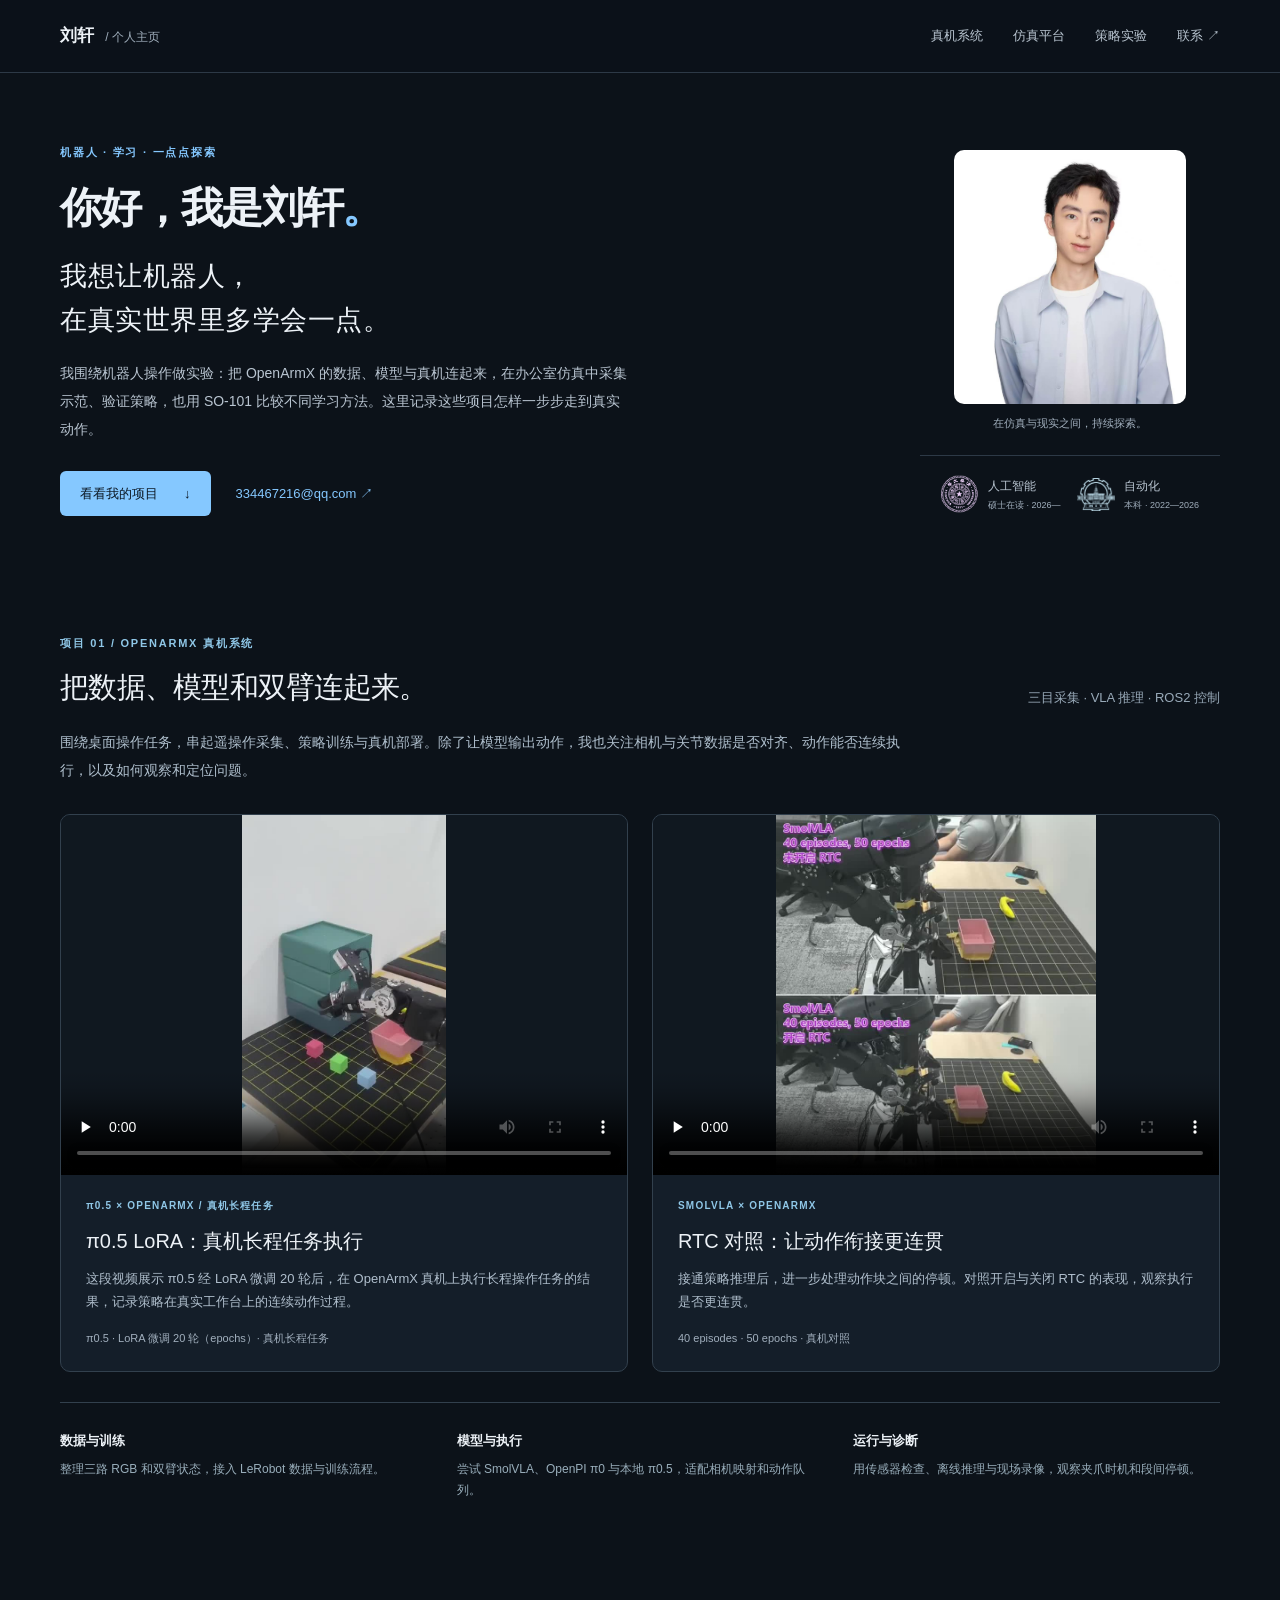
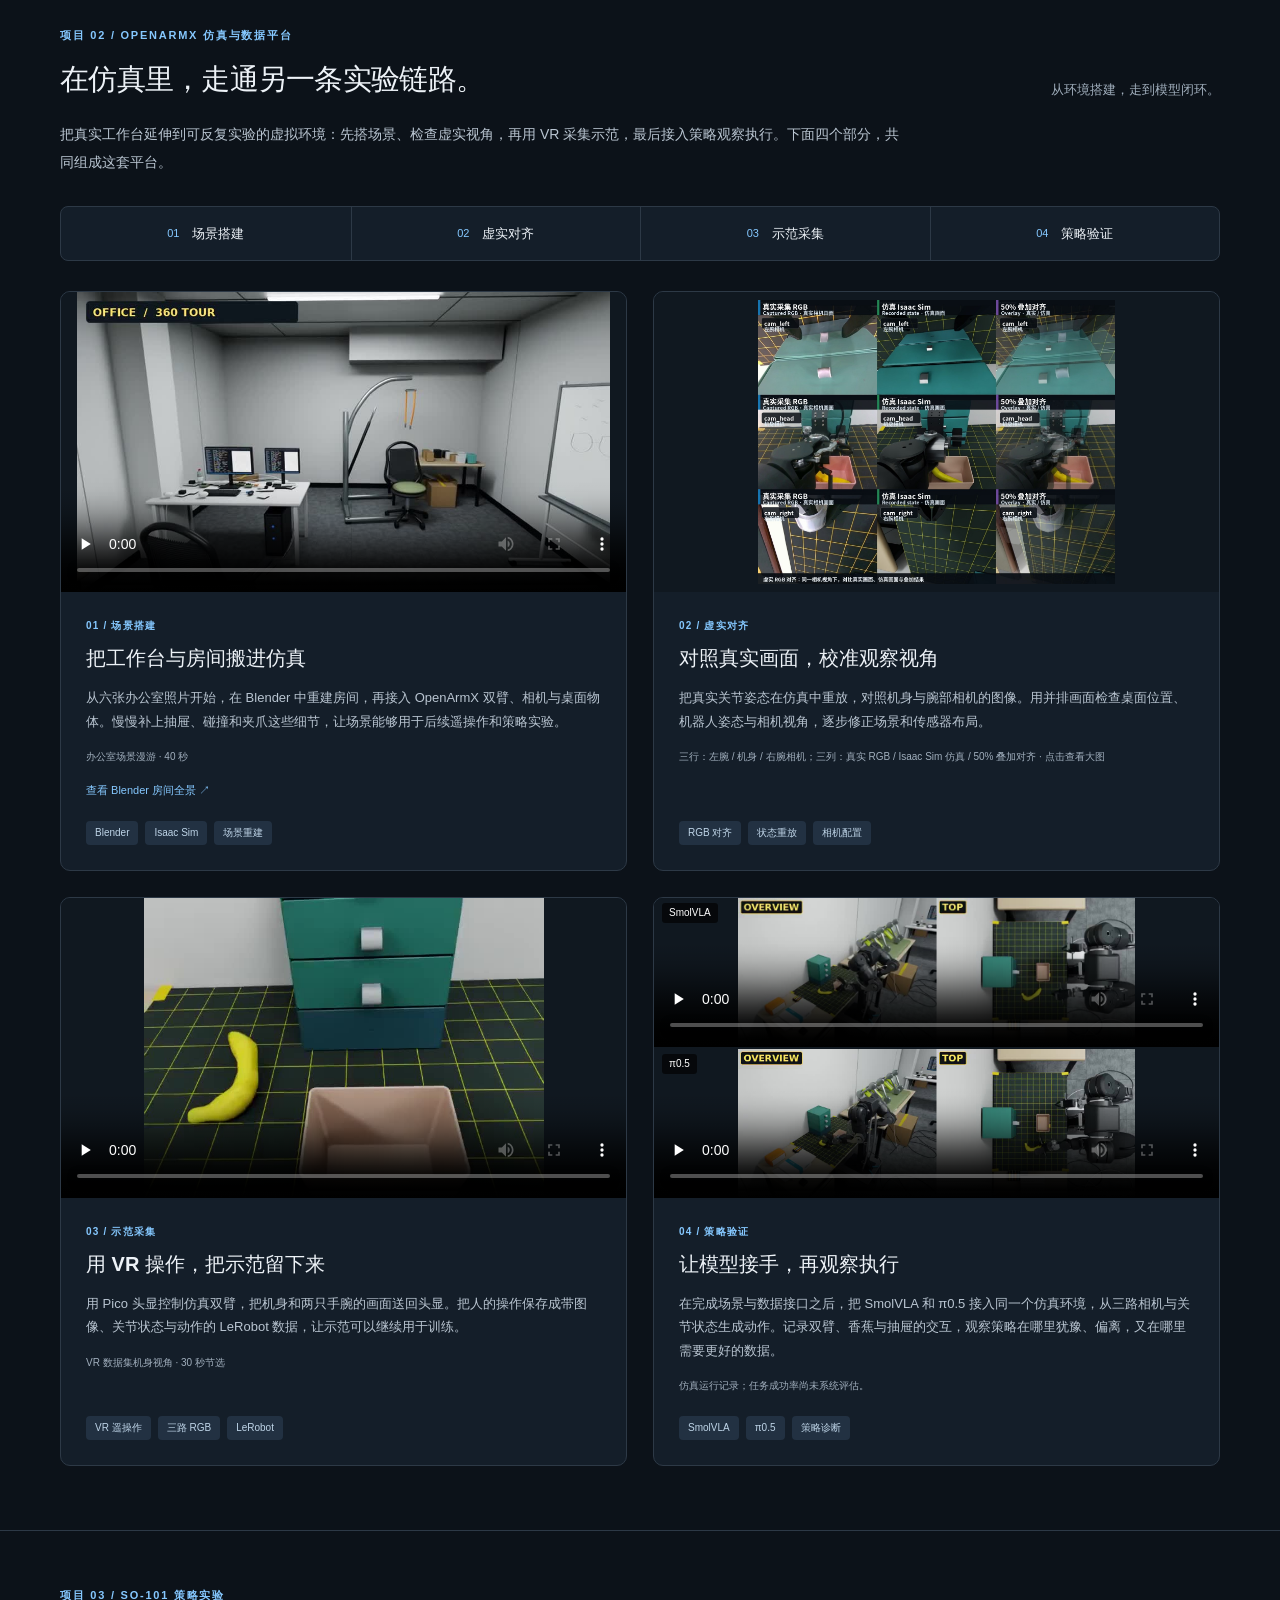
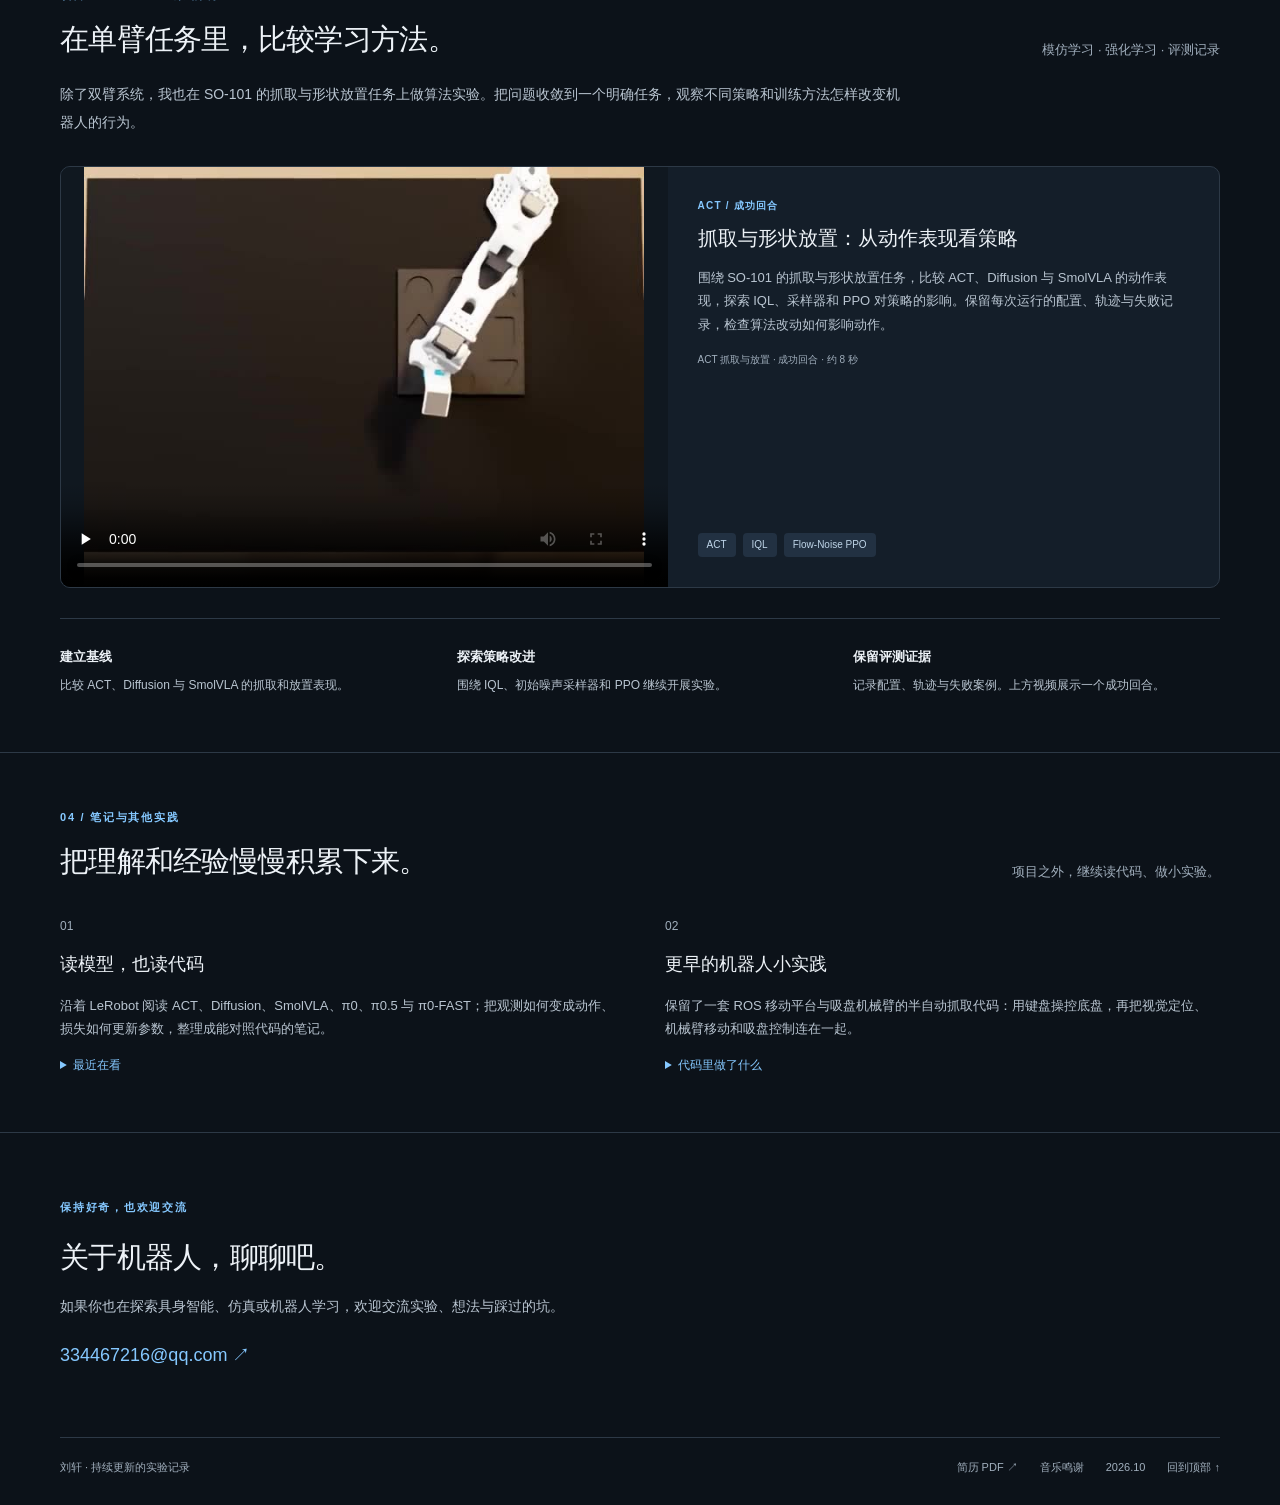
==== index.html @ f37cead0 "刷新虚实对齐图缓存版本" ====
<!doctype html>
<html lang="zh-CN">
<head><meta charset="utf-8"><meta name="viewport" content="width=device-width, initial-scale=1"><meta name="description" content="刘轩的个人主页：记录具身智能、真机实验、VR 遥操作、仿真场景与机器人学习中的探索。"><meta name="theme-color" content="#0c1219"><title>刘轩 · 机器人与我的实验日常</title><link rel="stylesheet" href="styles.css"><script src="main.js" defer></script></head>
<body><a class="skip-link" href="#main">跳转到正文</a>
<header class="site-header"><div class="nav-inner"><a class="brand" href="#about">刘轩<span> / 个人主页</span></a><nav aria-label="主导航"><a href="#field">真机系统</a><a href="#work">仿真平台</a><a href="#so101-project">策略实验</a><a href="mailto:334467216@qq.com">联系 ↗</a></nav></div></header>
<main id="main">
<section class="intro wrap" id="about" aria-labelledby="name"><div class="intro-copy"><p class="eyebrow">机器人 · 学习 · 一点点探索</p><h1 id="name">你好，我是刘轩<span>。</span></h1><p class="intro-lead">我想让机器人，<br>在真实世界里多学会一点。</p><p class="intro-description">我围绕机器人操作做实验：把 OpenArmX 的数据、模型与真机连起来，在办公室仿真中采集示范、验证策略，也用 SO-101 比较不同学习方法。这里记录这些项目怎样一步步走到真实动作。</p><div class="intro-links"><a class="button" href="#field">看看我的项目 <span>↓</span></a><a href="mailto:334467216@qq.com">334467216@qq.com ↗</a></div></div><aside class="about-side"><img class="portrait" src="assets/portrait.jpg" alt="刘轩" width="232" height="254"><p class="photo-note">在仿真与现实之间，持续探索。</p><div class="schools" aria-label="教育背景"><a class="school" href="https://www.tsinghua.edu.cn/" target="_blank" rel="noopener" aria-label="清华大学深圳研究生院，人工智能硕士在读"><img src="assets/schools/tsinghua.png" alt="清华大学校徽" width="48" height="48"><span>人工智能<small>硕士在读 · 2026—</small></span></a><a class="school" href="https://www.hitsz.edu.cn/" target="_blank" rel="noopener" aria-label="哈尔滨工业大学深圳，自动化本科"><img src="assets/schools/hit.png" alt="哈尔滨工业大学校徽" width="48" height="48"><span>自动化<small>本科 · 2022—2026</small></span></a></div></aside></section>
<section class="field" id="field" aria-labelledby="field-title"><div class="wrap"><div class="section-heading"><div><p class="eyebrow">项目 01 / OPENARMX 真机系统</p><h2 id="field-title">把数据、模型和双臂连起来。</h2></div><p>三目采集 · VLA 推理 · ROS2 控制</p></div>
<p class="chapter-intro">围绕桌面操作任务，串起遥操作采集、策略训练与真机部署。除了让模型输出动作，我也关注相机与关节数据是否对齐、动作能否连续执行，以及如何观察和定位问题。</p>
<div class="field-grid"><article class="field-card"><div class="field-video"><video class="" controls playsinline preload="none" poster="assets/posters/real-arm.jpg" aria-label="π0.5 经 LoRA 微调 20 轮后的 OpenArmX 真机长程任务演示"><source src="assets/media/real-arm.mp4?v=licensed-music-20261023" type="video/mp4">你的浏览器暂不支持视频播放。<a href="assets/media/real-arm.mp4?v=licensed-music-20261023">打开视频</a></video></div><div class="field-copy"><p class="kicker">π0.5 × OPENARMX / 真机长程任务</p><h3>π0.5 LoRA：真机长程任务执行</h3><p>这段视频展示 π0.5 经 LoRA 微调 20 轮后，在 OpenArmX 真机上执行长程操作任务的结果，记录策略在真实工作台上的连续动作过程。</p><span class="field-meta">π0.5 · LoRA 微调 20 轮（epochs）· 真机长程任务</span></div></article><article class="field-card"><div class="field-video"><video class="" controls playsinline preload="none" poster="assets/posters/real-rtc.jpg" aria-label="SmolVLA 真机 RTC 开启与关闭对比"><source src="assets/media/real-rtc.mp4?v=licensed-music-20261023" type="video/mp4">你的浏览器暂不支持视频播放。<a href="assets/media/real-rtc.mp4?v=licensed-music-20261023">打开视频</a></video></div><div class="field-copy"><p class="kicker">SMOLVLA × OPENARMX</p><h3>RTC 对照：让动作衔接更连贯</h3><p>接通策略推理后，进一步处理动作块之间的停顿。对照开启与关闭 RTC 的表现，观察执行是否更连贯。</p><span class="field-meta">40 episodes · 50 epochs · 真机对照</span></div></article></div>
<div class="system-notes"><div><span>数据与训练</span><p>整理三路 RGB 和双臂状态，接入 LeRobot 数据与训练流程。</p></div><div><span>模型与执行</span><p>尝试 SmolVLA、OpenPI π0 与本地 π0.5，适配相机映射和动作队列。</p></div><div><span>运行与诊断</span><p>用传感器检查、离线推理与现场录像，观察夹爪时机和段间停顿。</p></div></div></div></section>
<section class="work-section wrap" id="work" aria-labelledby="work-title"><div class="section-heading"><div><p class="eyebrow">项目 02 / OPENARMX 仿真与数据平台</p><h2 id="work-title">在仿真里，走通另一条实验链路。</h2></div><p>从环境搭建，走到模型闭环。</p></div><p class="chapter-intro">把真实工作台延伸到可反复实验的虚拟环境：先搭场景、检查虚实视角，再用 VR 采集示范，最后接入策略观察执行。下面四个部分，共同组成这套平台。</p>
<ol class="project-route" aria-label="仿真项目的工作流程"><li><a href="#office"><span>01</span>场景搭建</a></li><li><a href="#alignment"><span>02</span>虚实对齐</a></li><li><a href="#vr"><span>03</span>示范采集</a></li><li><a href="#policy"><span>04</span>策略验证</a></li></ol>
<div class="work-grid"><article class="work-card" id="office">
 <div class="work-media"><video class="" controls playsinline preload="none" poster="assets/posters/office-tour.jpg" aria-label="办公室仿真场景漫游"><source src="assets/media/office-tour.mp4?v=licensed-music-20261023" type="video/mp4">你的浏览器暂不支持视频播放。<a href="assets/media/office-tour.mp4?v=licensed-music-20261023">打开视频</a></video></div><div class="work-copy"><p class="kicker">01 / 场景搭建</p><h3>把工作台与房间搬进仿真</h3><p>从六张办公室照片开始，在 Blender 中重建房间，再接入 OpenArmX 双臂、相机与桌面物体。慢慢补上抽屉、碰撞和夹爪这些细节，让场景能够用于后续遥操作和策略实验。</p><p class="media-caption">办公室场景漫游 · 40 秒</p><a class="project-detail-link" href="assets/images/reconstruction.jpg" target="_blank" rel="noopener">查看 Blender 房间全景 ↗</a><div class="tags"><span>Blender</span><span>Isaac Sim</span><span>场景重建</span></div></div></article><article class="work-card" id="alignment">
 <div class="work-media"><a href="assets/images/alignment.jpg?v=annotated-20261023" target="_blank" rel="noopener"><img src="assets/images/alignment.jpg?v=annotated-20261023" alt="虚实 RGB 对齐图：三行分别为左腕、机身、右腕相机；三列分别为真实采集 RGB、Isaac Sim 仿真和 50% 叠加对齐" loading="lazy" width="1400" height="1116"></a></div><div class="work-copy"><p class="kicker">02 / 虚实对齐</p><h3>对照真实画面，校准观察视角</h3><p>把真实关节姿态在仿真中重放，对照机身与腕部相机的图像。用并排画面检查桌面位置、机器人姿态与相机视角，逐步修正场景和传感器布局。</p><p class="media-caption">三行：左腕 / 机身 / 右腕相机；三列：真实 RGB / Isaac Sim 仿真 / 50% 叠加对齐 · 点击查看大图</p><div class="tags"><span>RGB 对齐</span><span>状态重放</span><span>相机配置</span></div></div></article><article class="work-card" id="vr">
 <div class="work-media"><video class="" controls playsinline preload="none" poster="assets/posters/vr-data.jpg" aria-label="VR 示范数据的机身相机片段"><source src="assets/media/vr-data.mp4?v=licensed-music-20261023" type="video/mp4">你的浏览器暂不支持视频播放。<a href="assets/media/vr-data.mp4?v=licensed-music-20261023">打开视频</a></video></div><div class="work-copy"><p class="kicker">03 / 示范采集</p><h3>用 VR 操作，把示范留下来</h3><p>用 Pico 头显控制仿真双臂，把机身和两只手腕的画面送回头显。把人的操作保存成带图像、关节状态与动作的 LeRobot 数据，让示范可以继续用于训练。</p><p class="media-caption">VR 数据集机身视角 · 30 秒节选</p><div class="tags"><span>VR 遥操作</span><span>三路 RGB</span><span>LeRobot</span></div></div></article><article class="work-card" id="policy">
 <div class="work-media"><div class="stacked-videos"><figure><video class="" controls playsinline preload="none" poster="assets/posters/smolvla.jpg" aria-label="SmolVLA 仿真运行记录"><source src="assets/media/smolvla.mp4?v=licensed-music-20261023" type="video/mp4">你的浏览器暂不支持视频播放。<a href="assets/media/smolvla.mp4?v=licensed-music-20261023">打开视频</a></video><figcaption>SmolVLA</figcaption></figure><figure><video class="" controls playsinline preload="none" poster="assets/posters/pi05.jpg" aria-label="π0.5 仿真运行短片，约 21 秒"><source src="assets/media/pi05.mp4?v=pi05-short-demo-20261023" type="video/mp4">你的浏览器暂不支持视频播放。<a href="assets/media/pi05.mp4?v=pi05-short-demo-20261023">打开视频</a></video><figcaption>π0.5</figcaption></figure></div></div><div class="work-copy"><p class="kicker">04 / 策略验证</p><h3>让模型接手，再观察执行</h3><p>在完成场景与数据接口之后，把 SmolVLA 和 π0.5 接入同一个仿真环境，从三路相机与关节状态生成动作。记录双臂、香蕉与抽屉的交互，观察策略在哪里犹豫、偏离，又在哪里需要更好的数据。</p><p class="media-caption">仿真运行记录；任务成功率尚未系统评估。</p><div class="tags"><span>SmolVLA</span><span>π0.5</span><span>策略诊断</span></div></div></article></div></section>
<section class="algorithm-section" id="so101-project" aria-labelledby="algorithm-title"><div class="wrap"><div class="section-heading"><div><p class="eyebrow">项目 03 / SO-101 策略实验</p><h2 id="algorithm-title">在单臂任务里，比较学习方法。</h2></div><p>模仿学习 · 强化学习 · 评测记录</p></div><p class="chapter-intro">除了双臂系统，我也在 SO-101 的抓取与形状放置任务上做算法实验。把问题收敛到一个明确任务，观察不同策略和训练方法怎样改变机器人的行为。</p><article class="work-card" id="so101">
 <div class="work-media"><video class="" controls playsinline preload="none" poster="assets/posters/so101-act-success.jpg" aria-label="SO-101 ACT 抓取与放置成功回合"><source src="assets/media/so101-act-success.mp4?v=licensed-music-20261023" type="video/mp4">你的浏览器暂不支持视频播放。<a href="assets/media/so101-act-success.mp4?v=licensed-music-20261023">打开视频</a></video></div><div class="work-copy"><p class="kicker">ACT / 成功回合</p><h3>抓取与形状放置：从动作表现看策略</h3><p>围绕 SO-101 的抓取与形状放置任务，比较 ACT、Diffusion 与 SmolVLA 的动作表现，探索 IQL、采样器和 PPO 对策略的影响。保留每次运行的配置、轨迹与失败记录，检查算法改动如何影响动作。</p><p class="media-caption">ACT 抓取与放置 · 成功回合 · 约 8 秒</p><div class="tags"><span>ACT</span><span>IQL</span><span>Flow-Noise PPO</span></div></div></article><div class="experiment-directions"><div><span>建立基线</span><p>比较 ACT、Diffusion 与 SmolVLA 的抓取和放置表现。</p></div><div><span>探索策略改进</span><p>围绕 IQL、初始噪声采样器和 PPO 继续开展实验。</p></div><div><span>保留评测证据</span><p>记录配置、轨迹与失败案例。上方视频展示一个成功回合。</p></div></div></div></section>
<section class="notes-section" id="notes" aria-labelledby="notes-title"><div class="wrap"><div class="section-heading"><div><p class="eyebrow">04 / 笔记与其他实践</p><h2 id="notes-title">把理解和经验慢慢积累下来。</h2></div><p>项目之外，继续读代码、做小实验。</p></div><div class="notes-grid"><article class="note"><span class="note-index">01</span><h3>读模型，也读代码</h3><p>沿着 LeRobot 阅读 ACT、Diffusion、SmolVLA、π0、π0.5 与 π0-FAST；把观测如何变成动作、损失如何更新参数，整理成能对照代码的笔记。</p><details><summary>最近在看</summary><p>SmolVLA 与 IQL、初始噪声采样器的连接；ReinFlow 与 πRL 的奖励设计；SB3 中动作分布、优势估计与 Actor-Critic 更新的实际调用过程。</p></details></article><article class="note"><span class="note-index">02</span><h3>更早的机器人小实践</h3><p>保留了一套 ROS 移动平台与吸盘机械臂的半自动抓取代码：用键盘操控底盘，再把视觉定位、机械臂移动和吸盘控制连在一起。</p><details><summary>代码里做了什么</summary><p>包括相机图像订阅、图像坐标到机械臂位置的标定映射、抓取与释放指令，以及键盘遥操作。它是继续理解机器人系统的一份小练习。</p></details></article></div></div></section>
<section class="contact-section wrap"><p class="eyebrow">保持好奇，也欢迎交流</p><h2>关于机器人，聊聊吧。</h2><p>如果你也在探索具身智能、仿真或机器人学习，欢迎交流实验、想法与踩过的坑。</p><a href="mailto:334467216@qq.com">334467216@qq.com ↗</a></section>
</main><footer class="wrap"><span>刘轩 · 持续更新的实验记录</span><div><a href="assets/resume.pdf" target="_blank" rel="noopener">简历 PDF ↗</a><a href="music-credits.html">音乐鸣谢</a><span>2026.10</span><a href="#about">回到顶部 ↑</a></div></footer></body></html>
---- styles.css ----
:root{color-scheme:dark;--ink:#edf2f7;--text:#b9c5d1;--blue:#85c8ff;--line:#2d3946;--paper:#0c1219;--muted:#a1afbd}
*{box-sizing:border-box}html{scroll-behavior:smooth;scroll-padding-top:90px}body{margin:0;color:var(--ink);background:var(--paper);font-family:Inter,-apple-system,BlinkMacSystemFont,"Segoe UI","PingFang SC","Microsoft YaHei","Noto Sans CJK SC",sans-serif;font-size:14px;line-height:1.8}h1,h2,h3,p,figure{margin:0}a{color:var(--blue);text-decoration:none}a:hover{text-decoration:underline;text-underline-offset:5px}button{font:inherit;cursor:pointer}a:focus-visible,button:focus-visible,summary:focus-visible{outline:3px solid #72b7ef;outline-offset:5px}img{display:block;max-width:100%}video{display:block;width:100%;background:#101820}section,article{scroll-margin-top:85px}.wrap,.nav-inner{width:min(1160px,calc(100% - 80px));margin-inline:auto}.site-header{position:sticky;top:0;z-index:20;background:rgba(12,18,25,.96);backdrop-filter:blur(16px);border-bottom:1px solid var(--line)}.nav-inner{height:72px;display:flex;align-items:center;justify-content:space-between;gap:25px}.brand{font-weight:650;font-size:17px;color:var(--ink)}.brand span{color:var(--muted);font-size:12px;font-weight:400;margin-left:8px}nav{display:flex;gap:30px}nav a{color:var(--text);font-size:13px}.intro{display:grid;grid-template-columns:minmax(0,1fr) 300px;gap:95px;align-items:center;padding-block:70px 64px}.eyebrow{font-size:11px;font-weight:600;letter-spacing:.16em;color:var(--blue);margin-bottom:18px}h1{font-size:42px;letter-spacing:-.04em;font-weight:600;line-height:1.3}h1 span{color:var(--blue)}.intro-lead{font-size:27px;line-height:1.6;letter-spacing:.02em;margin:20px 0 17px}.intro-description{max-width:570px;color:var(--text);line-height:2}.intro-links{display:flex;align-items:center;gap:25px;margin-top:28px;font-size:13px}.button{display:inline-flex;gap:26px;align-items:center;padding:11px 20px;background:#85c8ff;color:#0c1824;border-radius:6px}.button:hover{background:#b1ddff;text-decoration:none}.about-side{padding-top:4px}.portrait{width:232px;height:254px;object-fit:cover;border-radius:10px;margin-inline:auto;mix-blend-mode:normal}.photo-note{text-align:center;font-size:11px;color:var(--muted);margin:10px 0 22px}.schools{border-top:1px solid var(--line);padding-top:19px;display:flex;gap:17px;justify-content:center}.school{display:flex;align-items:center;gap:9px;color:var(--text);font-size:12px}.school img{width:38px;height:38px;object-fit:contain;flex-shrink:0}.school small{display:block;font-size:9px;white-space:nowrap;color:var(--muted)}.section-heading{display:flex;justify-content:space-between;align-items:end;gap:30px;margin-bottom:30px}.section-heading .eyebrow{margin-bottom:12px}h2{font-size:29px;line-height:1.5;font-weight:550;letter-spacing:-.025em}.section-heading>p{font-size:13px;color:var(--muted)}.field{background:var(--paper);color:#ecf1f6;padding-block:54px 60px}.field .eyebrow,.field .kicker{color:#8fc7e7}.field .section-heading>p{color:#99aab9}.field-grid{display:grid;grid-template-columns:1fr 1fr;gap:24px}.field-card{border:1px solid #32404d;border-radius:10px;overflow:hidden;background:#141e29}.field-video{background:#0a121a}.field-video video{height:360px;object-fit:contain}.field-copy{padding:22px 25px}.kicker{font-size:10px;letter-spacing:.12em;color:var(--blue);margin-bottom:8px;font-weight:600}.field h3{font-size:20px;font-weight:500;margin-bottom:8px}.field-copy>p:not(.kicker){font-size:13px;color:#b0bfcd}.field-meta{display:block;margin-top:15px;font-size:11px;color:var(--muted)}.work-section{padding-block:64px}.filter-row{display:flex;align-items:center;gap:10px;margin-bottom:25px}.filter-row button{border:1px solid var(--line);border-radius:20px;padding:6px 17px;background:transparent;color:var(--text);font-size:12px}.filter-row button.active{background:var(--ink);color:white;border-color:var(--ink)}#work-count{margin-left:auto;color:var(--muted);font-size:11px}.work-grid{display:grid;grid-template-columns:1fr 1fr;gap:26px}.work-card{border:1px solid var(--line);border-radius:10px;overflow:hidden;background:#141e29;display:flex;flex-direction:column}.work-card[hidden]{display:none}.work-media{height:300px;background:#101820;display:flex;align-items:center;justify-content:center}.work-media>video,.work-media>a,.work-media>a>img{width:100%;height:100%;object-fit:contain}.work-media>a>img{padding:8px}.stacked-videos{height:100%;width:100%;display:grid;grid-template-rows:1fr 1fr;background:#101820;gap:2px}.stacked-videos figure{min-height:0;position:relative}.stacked-videos video{height:100%;object-fit:contain}.stacked-videos figcaption{position:absolute;top:5px;left:8px;color:white;background:rgba(0,0,0,.65);padding:1px 7px;border-radius:3px;font-size:10px;pointer-events:none}.work-copy{padding:25px;display:flex;flex-direction:column;flex:1}.work-copy h3{font-weight:550;font-size:20px;margin-bottom:12px;line-height:1.55}.work-copy>p:not(.kicker){color:var(--text);font-size:13px}.work-copy .media-caption{font-size:10px!important;color:var(--muted)!important;margin:15px 0}.tags{display:flex;gap:7px;flex-wrap:wrap;margin-top:auto;padding-top:6px}.tags span{font-size:10px;padding:3px 9px;border-radius:4px;background:#223142;color:#bfd5e8}.notes-section{padding:55px 0;background:var(--paper);border-block:1px solid var(--line)}.notes-grid{display:grid;grid-template-columns:repeat(3,1fr);gap:30px}.note-index{font-size:12px;color:var(--muted)}.note h3{font-size:18px;font-weight:500;margin:10px 0 13px}.note>p,.note details p{font-size:13px;color:var(--text)}details{margin-top:15px}summary{font-size:12px;color:var(--blue);cursor:pointer}details p{margin-top:12px}.reconstruction-note{margin-top:40px;border-top:1px solid var(--line);padding-top:32px;display:grid;grid-template-columns:240px 1fr;gap:35px;align-items:center}.reconstruction-note img{width:240px;height:180px;object-fit:contain;border-radius:7px;background:#141e29}.reconstruction-note h3{font-size:20px;font-weight:500;margin-bottom:10px}.reconstruction-note p:not(.kicker){font-size:13px;color:var(--text);max-width:650px}.reconstruction-note a{display:inline-block;font-size:12px;margin-top:14px}.contact-section{padding-block:65px}.contact-section>p:not(.eyebrow){color:var(--text);margin:15px 0 20px}.contact-section>a{font-size:18px}footer{padding-block:20px 27px;border-top:1px solid var(--line);display:flex;justify-content:space-between;gap:20px;color:var(--muted);font-size:11px}footer div{display:flex;gap:22px}footer a{color:var(--muted)}.skip-link{position:absolute;top:-100px;left:15px;background:#141e29;padding:10px;z-index:30}.skip-link:focus{top:10px}
@media(min-width:1400px){.intro{padding-block:85px 75px}}
@media(max-width:960px){.intro{gap:40px;grid-template-columns:minmax(0,1fr) 270px}.wrap,.nav-inner{width:calc(100% - 48px)}h1{font-size:36px}.intro-lead{font-size:25px}.intro-links{gap:15px;flex-wrap:wrap}.field-video video{height:320px}.work-media{height:250px}.notes-grid{gap:20px}.work-copy{padding:20px}}
@media(max-width:680px){.wrap,.nav-inner{width:calc(100% - 36px)}.nav-inner{height:64px;gap:12px}.brand{font-size:16px}.brand span{display:none}nav{gap:14px}nav a{font-size:11px}.intro{padding-block:35px 40px;grid-template-columns:1fr;gap:32px}.intro-copy{order:1}.about-side{order:0;display:grid;grid-template-columns:100px 1fr;gap:0 20px;align-items:center}.portrait{width:100px;height:116px;border-radius:7px;grid-row:1/3}.photo-note{text-align:left;margin:0;font-size:10px}.schools{justify-content:flex-start;border:0;padding-top:8px;gap:12px;flex-wrap:wrap}.school img{width:30px;height:30px}.school{font-size:10px;gap:6px}.school small{font-size:8px}h1{font-size:35px}.intro-lead{font-size:25px;margin-block:16px}.intro-description{font-size:13px}.intro-links{margin-top:24px}.intro-links>a:not(.button){font-size:12px}.section-heading{display:block;margin-bottom:25px}.section-heading>p{margin-top:13px}.section-heading>p br{display:none}h2{font-size:25px}.field{padding-block:38px}.field-grid,.work-grid{grid-template-columns:1fr}.field-video video{height:360px}.field-copy{padding:20px}.work-section{padding-block:40px}.filter-row{gap:6px;flex-wrap:wrap}.filter-row button{font-size:11px;padding:6px 12px}.work-media{height:250px}.work-copy h3{font-size:19px}.notes-section{padding-block:38px}.notes-grid{grid-template-columns:1fr;gap:25px}.note+.note{border-top:1px solid var(--line);padding-top:22px}.reconstruction-note{grid-template-columns:1fr;gap:20px}.reconstruction-note img{width:100%;height:250px}.contact-section{padding-block:40px}.contact-section h2{font-size:27px}footer{flex-direction:column;gap:12px}footer div{justify-content:space-between}.eyebrow{font-size:10px}}
@media(prefers-reduced-motion:reduce){html{scroll-behavior:auto}}

/* Project chapters: keep each system and its evidence together. */
.chapter-intro{max-width:850px;color:var(--text);line-height:1.95;margin:-10px 0 30px}.field .chapter-intro{color:#afbfcd}.system-notes,.experiment-directions{display:grid;grid-template-columns:repeat(3,1fr);gap:30px;margin-top:30px;padding-top:25px;border-top:1px solid #32404d}.system-notes span,.experiment-directions span{font-size:13px;font-weight:600}.system-notes p{font-size:12px;color:#99aebb;margin-top:6px}.project-route{display:grid;grid-template-columns:repeat(4,1fr);list-style:none;gap:0;padding:0;margin:0 0 30px;border:1px solid var(--line);border-radius:8px;overflow:hidden;background:#141e29}.project-route li+li{border-left:1px solid var(--line)}.project-route a{display:flex;align-items:center;justify-content:center;gap:13px;padding:15px;color:var(--ink);font-size:13px}.project-route span{color:var(--blue);font-size:11px}.project-route a:hover{background:#223142;text-decoration:none}.project-detail-link{font-size:11px;margin:0 0 14px}.algorithm-section{padding-block:55px;background:var(--paper);border-block:1px solid var(--line)}.algorithm-section .work-card{display:grid;grid-template-columns:1.1fr 1fr;align-items:stretch}.algorithm-section .work-media{height:auto;min-height:320px;background:#101820}.algorithm-section .work-media>video{height:100%;max-height:420px;object-fit:contain}.algorithm-section .work-copy{justify-content:center;padding:30px}.experiment-directions{border-top-color:var(--line)}.experiment-directions p{font-size:12px;color:var(--text);margin-top:6px}.notes-grid{grid-template-columns:repeat(2,1fr);gap:50px}.notes-section{background:var(--paper);border-top:0}
@media(max-width:680px){.chapter-intro{font-size:13px;margin-top:-10px}.system-notes,.experiment-directions{grid-template-columns:1fr;gap:18px}.project-route{grid-template-columns:1fr 1fr}.project-route li:nth-child(3){border-left:0}.project-route li:nth-child(n+3){border-top:1px solid var(--line)}.project-route a{font-size:12px;padding:12px;gap:8px}.algorithm-section{padding-block:38px}.algorithm-section .work-card{grid-template-columns:1fr}.algorithm-section .work-media{min-height:0;height:250px}.algorithm-section .work-copy{padding:20px}.notes-grid{grid-template-columns:1fr;gap:25px}}

/* Bright school emblems remain distinct on the dark canvas. */
.school img{filter:brightness(0) saturate(100%) invert(88%) sepia(15%) saturate(537%) hue-rotate(173deg) brightness(102%) contrast(96%)}
.school:first-child img{filter:brightness(0) saturate(100%) invert(82%) sepia(17%) saturate(716%) hue-rotate(218deg) brightness(104%) contrast(97%)}
::selection{background:#325d80;color:#fff}

/* Separate music credits keep project cards focused on the demos. */
footer div{flex-wrap:wrap;row-gap:10px}
.credits-page{max-width:850px;padding-block:55px}.credits-intro{margin:20px 0 32px;color:var(--text)}.credits-list{list-style:none;padding:0;margin:0}.credits-list li{padding:24px 0;border-top:1px solid var(--line)}.credits-list h2{font-size:22px;margin-bottom:8px}.credits-list p{color:var(--text);overflow-wrap:anywhere}.credits-list .kicker{color:var(--blue)}.credits-list .credit-note{font-size:12px;color:var(--muted);margin-top:8px}
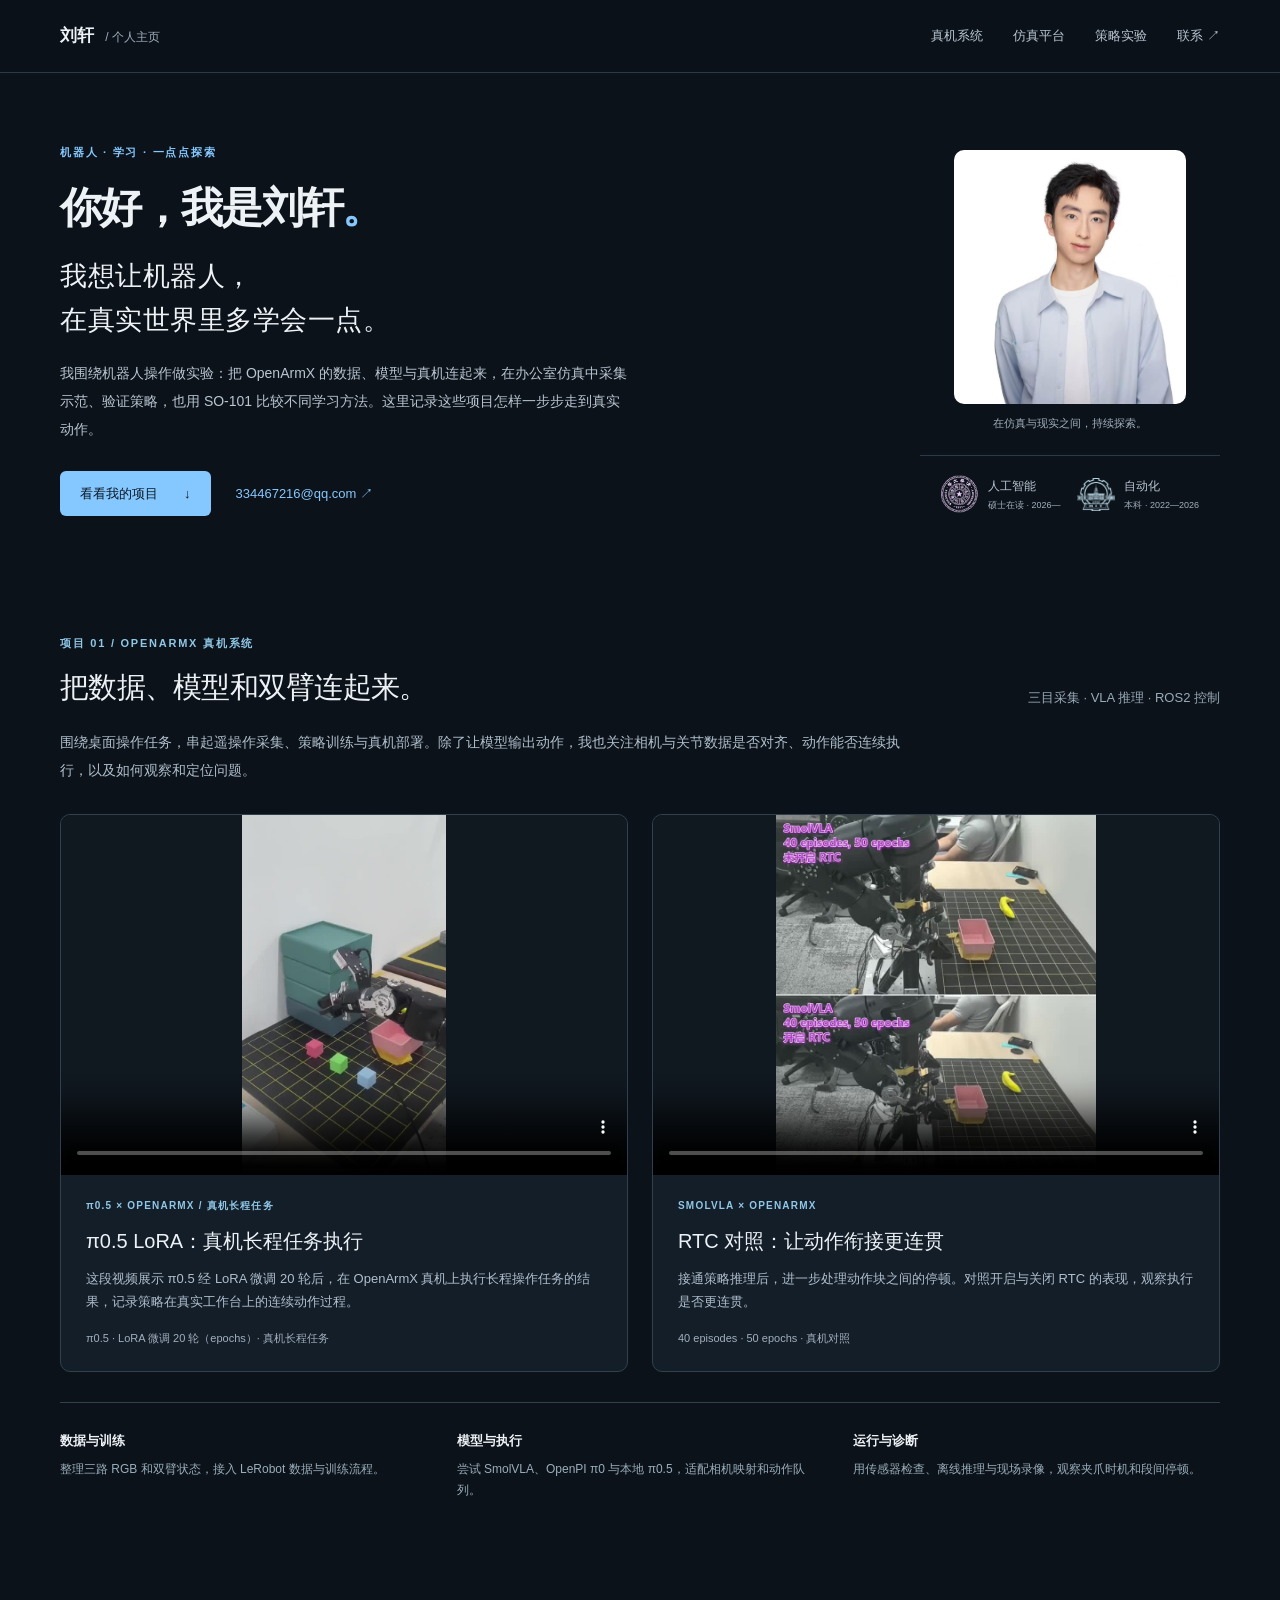
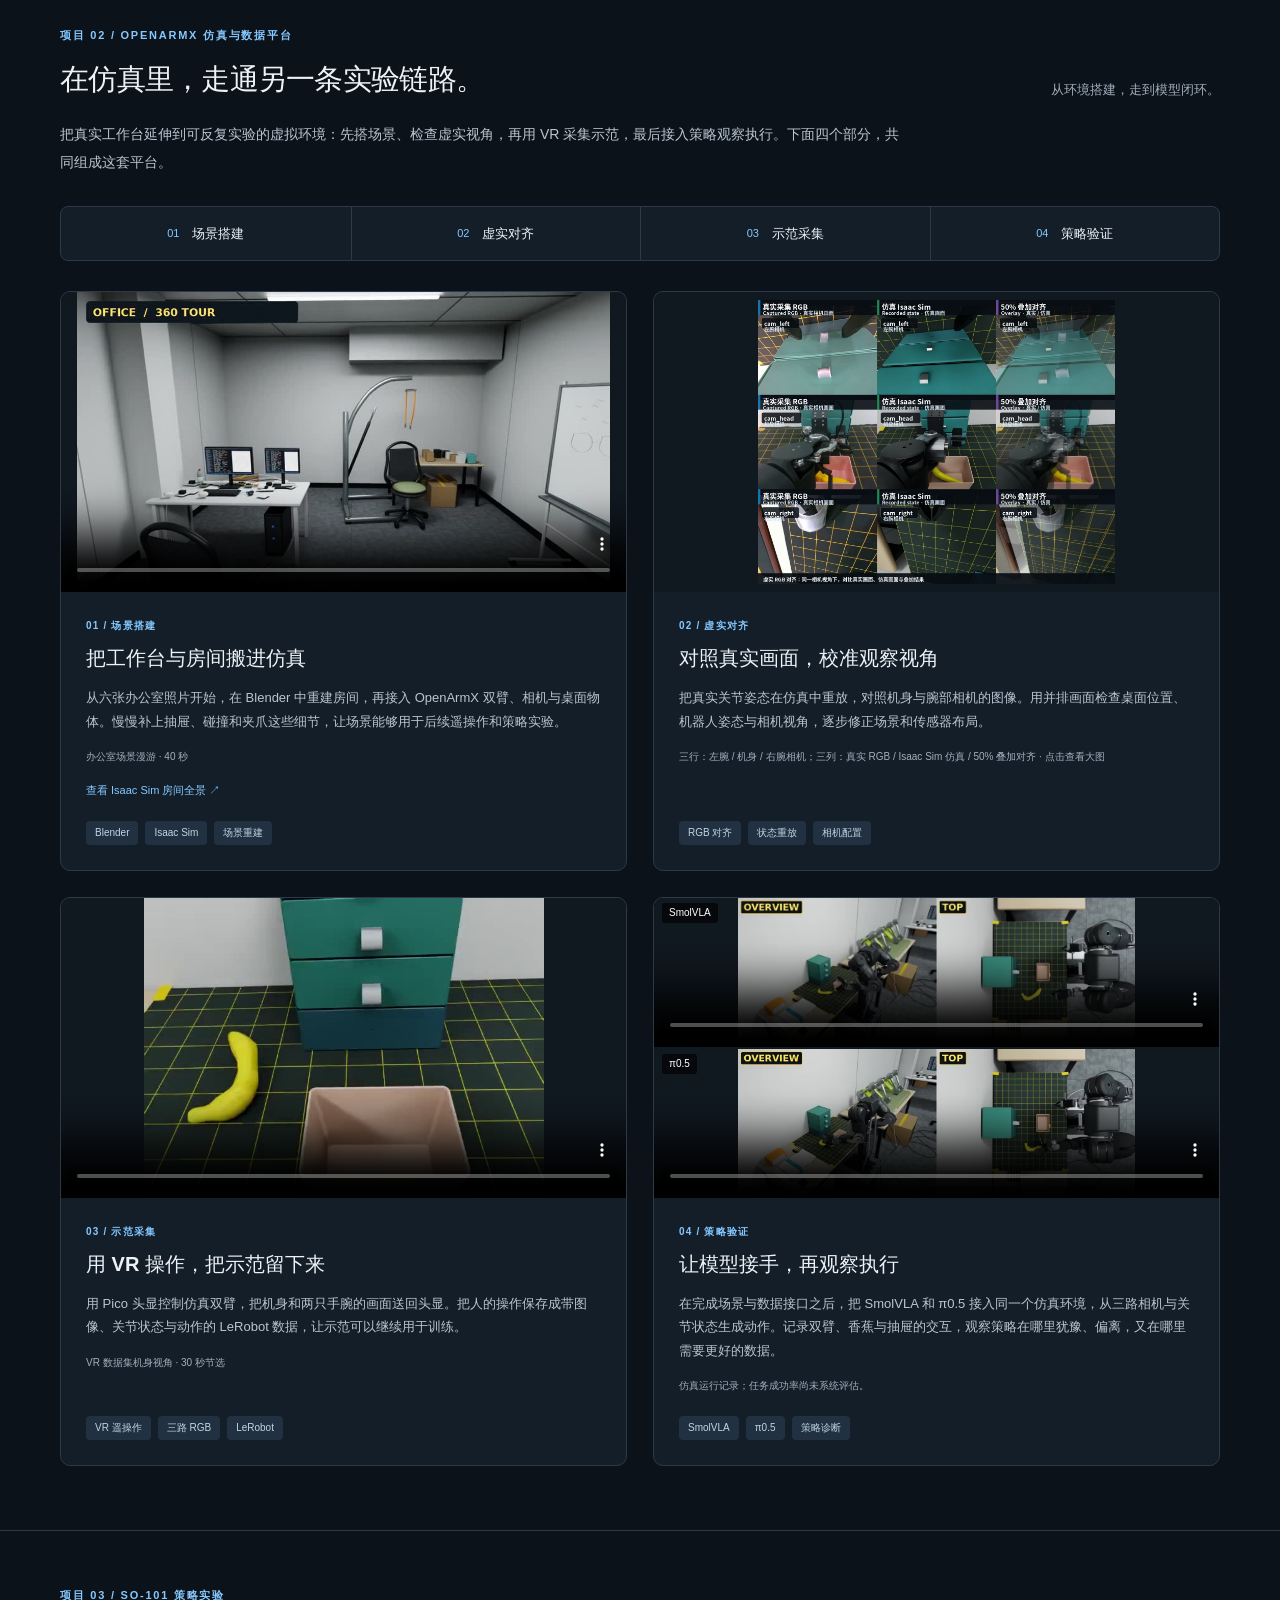
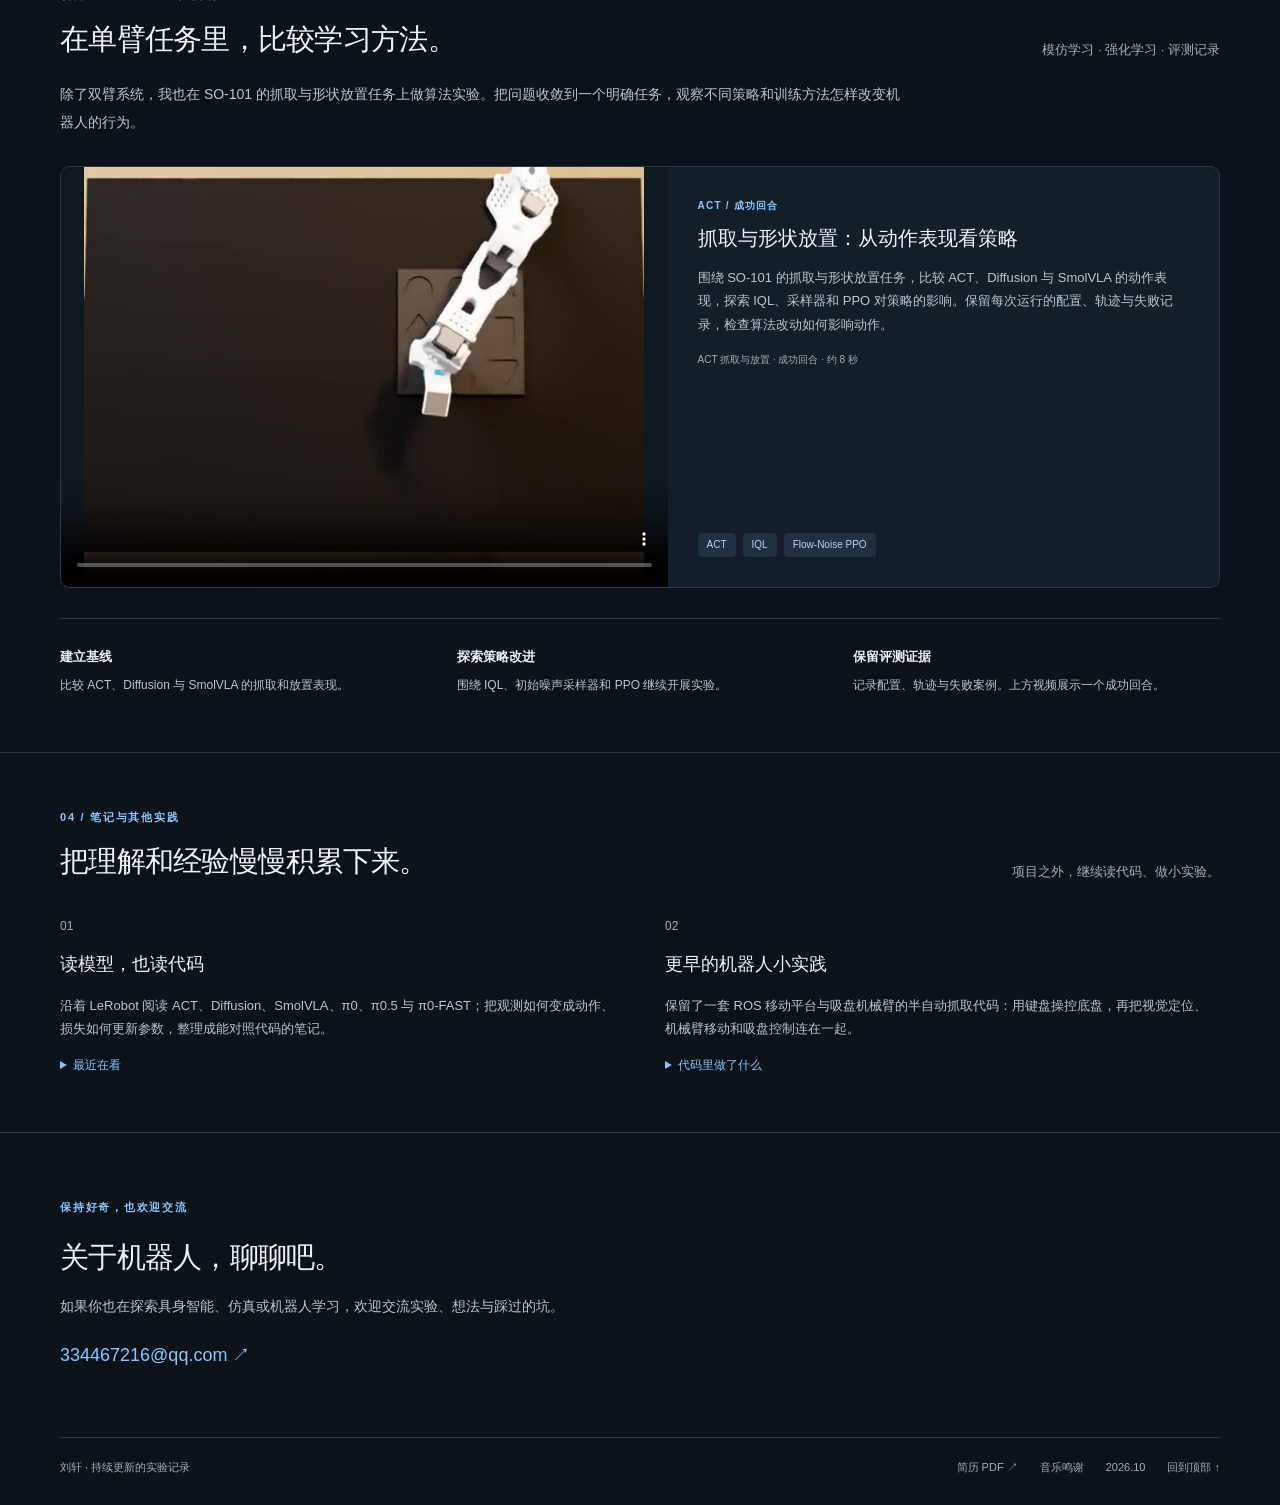
==== commit 15b62c3a: "更新 Isaac Sim 房间全景" ====
--- a/index.html
+++ b/index.html
@@ -12,7 +12,7 @@
 <section class="work-section wrap" id="work" aria-labelledby="work-title"><div class="section-heading"><div><p class="eyebrow">项目 02 / OPENARMX 仿真与数据平台</p><h2 id="work-title">在仿真里，走通另一条实验链路。</h2></div><p>从环境搭建，走到模型闭环。</p></div><p class="chapter-intro">把真实工作台延伸到可反复实验的虚拟环境：先搭场景、检查虚实视角，再用 VR 采集示范，最后接入策略观察执行。下面四个部分，共同组成这套平台。</p>
 <ol class="project-route" aria-label="仿真项目的工作流程"><li><a href="#office"><span>01</span>场景搭建</a></li><li><a href="#alignment"><span>02</span>虚实对齐</a></li><li><a href="#vr"><span>03</span>示范采集</a></li><li><a href="#policy"><span>04</span>策略验证</a></li></ol>
 <div class="work-grid"><article class="work-card" id="office">
- <div class="work-media"><video class="" controls playsinline preload="none" poster="assets/posters/office-tour.jpg" aria-label="办公室仿真场景漫游"><source src="assets/media/office-tour.mp4?v=licensed-music-20261023" type="video/mp4">你的浏览器暂不支持视频播放。<a href="assets/media/office-tour.mp4?v=licensed-music-20261023">打开视频</a></video></div><div class="work-copy"><p class="kicker">01 / 场景搭建</p><h3>把工作台与房间搬进仿真</h3><p>从六张办公室照片开始，在 Blender 中重建房间，再接入 OpenArmX 双臂、相机与桌面物体。慢慢补上抽屉、碰撞和夹爪这些细节，让场景能够用于后续遥操作和策略实验。</p><p class="media-caption">办公室场景漫游 · 40 秒</p><a class="project-detail-link" href="assets/images/reconstruction.jpg" target="_blank" rel="noopener">查看 Blender 房间全景 ↗</a><div class="tags"><span>Blender</span><span>Isaac Sim</span><span>场景重建</span></div></div></article><article class="work-card" id="alignment">
+ <div class="work-media"><video class="" controls playsinline preload="none" poster="assets/posters/office-tour.jpg" aria-label="办公室仿真场景漫游"><source src="assets/media/office-tour.mp4?v=licensed-music-20261023" type="video/mp4">你的浏览器暂不支持视频播放。<a href="assets/media/office-tour.mp4?v=licensed-music-20261023">打开视频</a></video></div><div class="work-copy"><p class="kicker">01 / 场景搭建</p><h3>把工作台与房间搬进仿真</h3><p>从六张办公室照片开始，在 Blender 中重建房间，再接入 OpenArmX 双臂、相机与桌面物体。慢慢补上抽屉、碰撞和夹爪这些细节，让场景能够用于后续遥操作和策略实验。</p><p class="media-caption">办公室场景漫游 · 40 秒</p><a class="project-detail-link" href="assets/images/reconstruction.jpg?v=isaacsim-room-20261023" target="_blank" rel="noopener">查看 Isaac Sim 房间全景 ↗</a><div class="tags"><span>Blender</span><span>Isaac Sim</span><span>场景重建</span></div></div></article><article class="work-card" id="alignment">
  <div class="work-media"><a href="assets/images/alignment.jpg?v=annotated-20261023" target="_blank" rel="noopener"><img src="assets/images/alignment.jpg?v=annotated-20261023" alt="虚实 RGB 对齐图：三行分别为左腕、机身、右腕相机；三列分别为真实采集 RGB、Isaac Sim 仿真和 50% 叠加对齐" loading="lazy" width="1400" height="1116"></a></div><div class="work-copy"><p class="kicker">02 / 虚实对齐</p><h3>对照真实画面，校准观察视角</h3><p>把真实关节姿态在仿真中重放，对照机身与腕部相机的图像。用并排画面检查桌面位置、机器人姿态与相机视角，逐步修正场景和传感器布局。</p><p class="media-caption">三行：左腕 / 机身 / 右腕相机；三列：真实 RGB / Isaac Sim 仿真 / 50% 叠加对齐 · 点击查看大图</p><div class="tags"><span>RGB 对齐</span><span>状态重放</span><span>相机配置</span></div></div></article><article class="work-card" id="vr">
  <div class="work-media"><video class="" controls playsinline preload="none" poster="assets/posters/vr-data.jpg" aria-label="VR 示范数据的机身相机片段"><source src="assets/media/vr-data.mp4?v=licensed-music-20261023" type="video/mp4">你的浏览器暂不支持视频播放。<a href="assets/media/vr-data.mp4?v=licensed-music-20261023">打开视频</a></video></div><div class="work-copy"><p class="kicker">03 / 示范采集</p><h3>用 VR 操作，把示范留下来</h3><p>用 Pico 头显控制仿真双臂，把机身和两只手腕的画面送回头显。把人的操作保存成带图像、关节状态与动作的 LeRobot 数据，让示范可以继续用于训练。</p><p class="media-caption">VR 数据集机身视角 · 30 秒节选</p><div class="tags"><span>VR 遥操作</span><span>三路 RGB</span><span>LeRobot</span></div></div></article><article class="work-card" id="policy">
  <div class="work-media"><div class="stacked-videos"><figure><video class="" controls playsinline preload="none" poster="assets/posters/smolvla.jpg" aria-label="SmolVLA 仿真运行记录"><source src="assets/media/smolvla.mp4?v=licensed-music-20261023" type="video/mp4">你的浏览器暂不支持视频播放。<a href="assets/media/smolvla.mp4?v=licensed-music-20261023">打开视频</a></video><figcaption>SmolVLA</figcaption></figure><figure><video class="" controls playsinline preload="none" poster="assets/posters/pi05.jpg" aria-label="π0.5 仿真运行短片，约 21 秒"><source src="assets/media/pi05.mp4?v=pi05-short-demo-20261023" type="video/mp4">你的浏览器暂不支持视频播放。<a href="assets/media/pi05.mp4?v=pi05-short-demo-20261023">打开视频</a></video><figcaption>π0.5</figcaption></figure></div></div><div class="work-copy"><p class="kicker">04 / 策略验证</p><h3>让模型接手，再观察执行</h3><p>在完成场景与数据接口之后，把 SmolVLA 和 π0.5 接入同一个仿真环境，从三路相机与关节状态生成动作。记录双臂、香蕉与抽屉的交互，观察策略在哪里犹豫、偏离，又在哪里需要更好的数据。</p><p class="media-caption">仿真运行记录；任务成功率尚未系统评估。</p><div class="tags"><span>SmolVLA</span><span>π0.5</span><span>策略诊断</span></div></div></article></div></section>
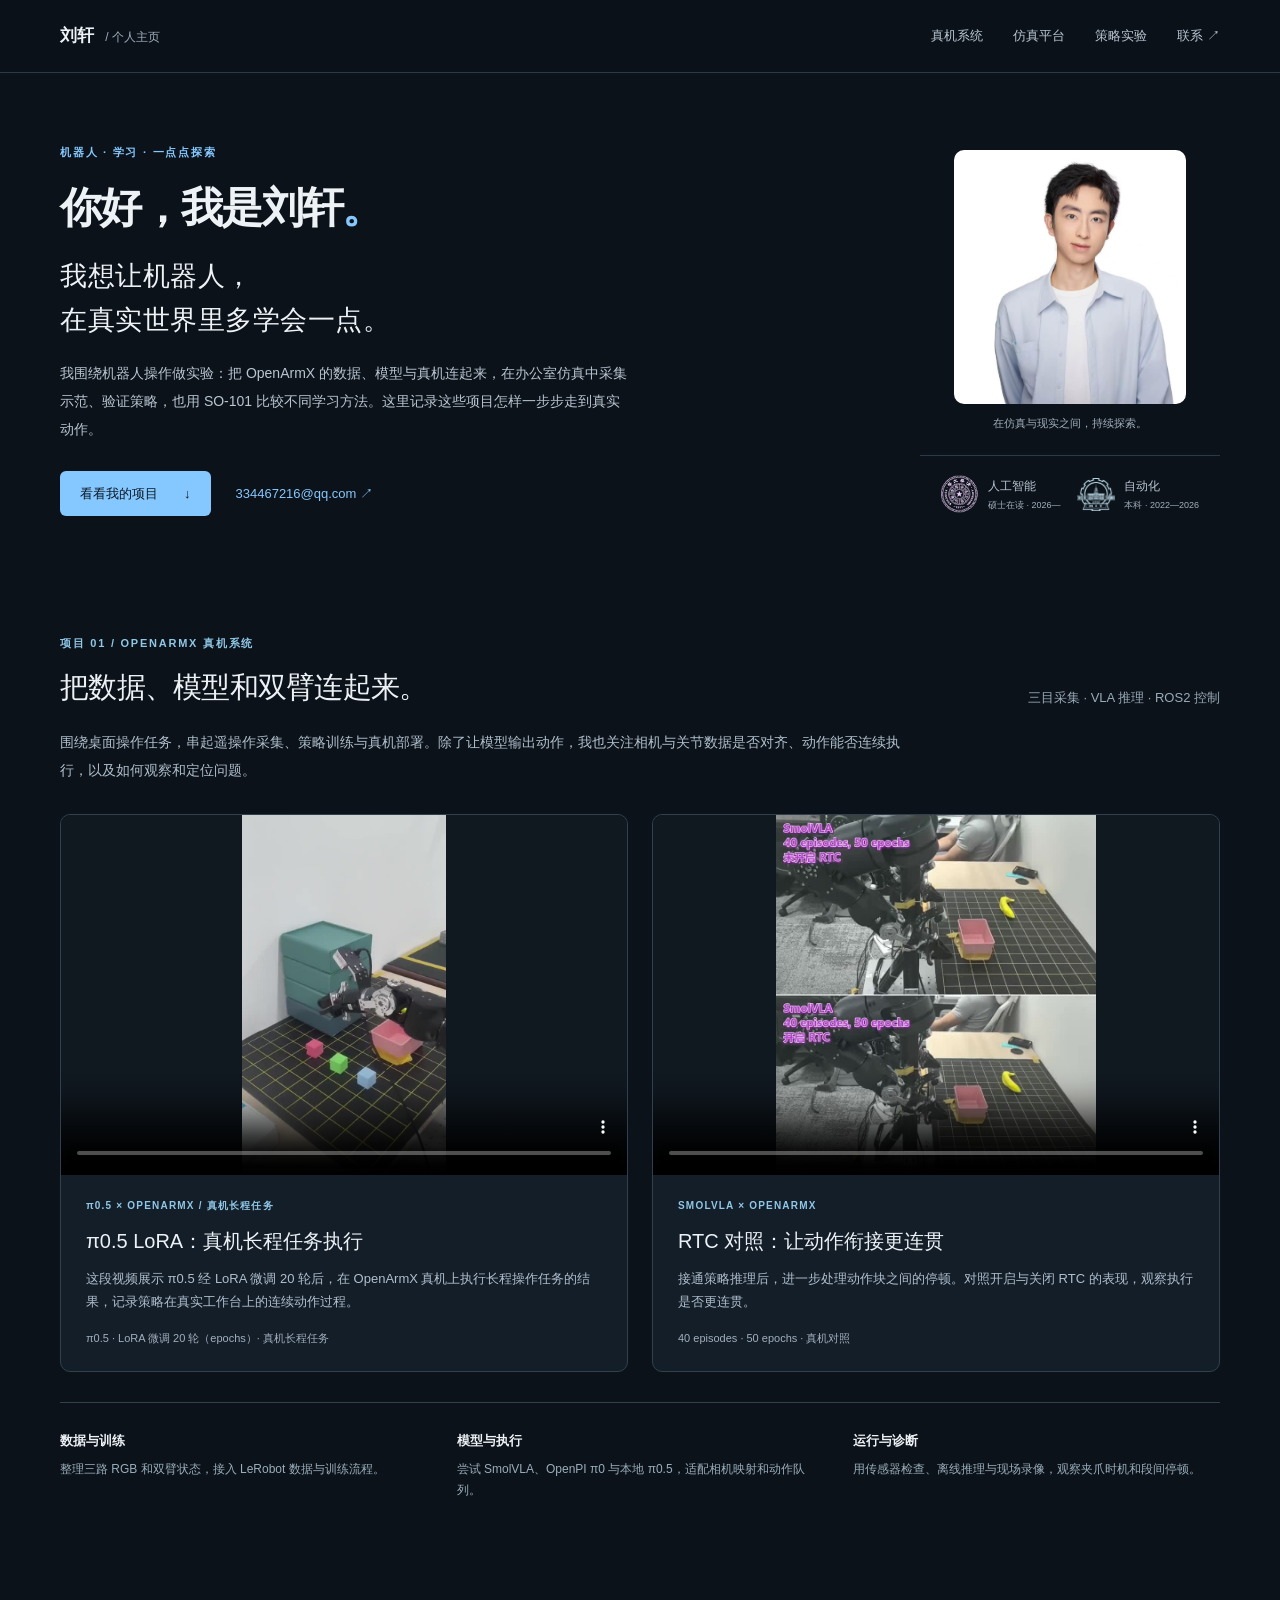
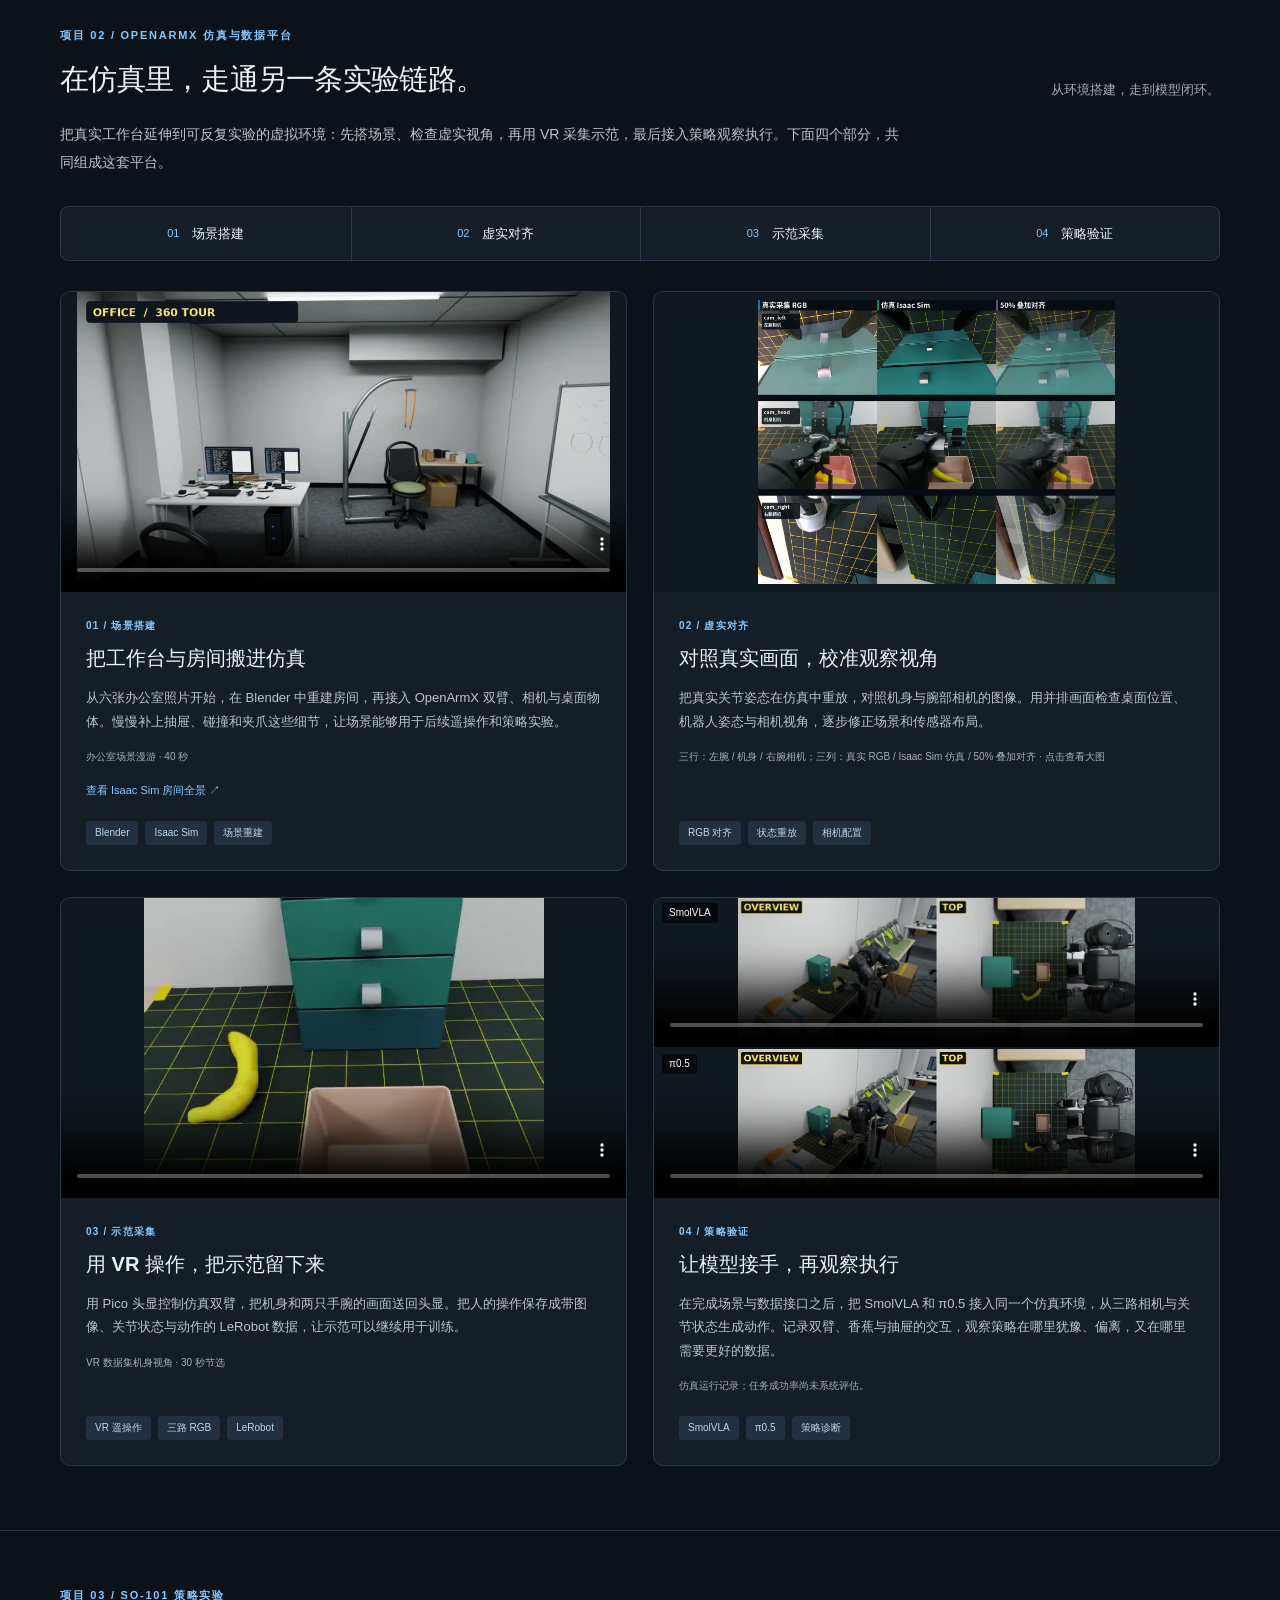
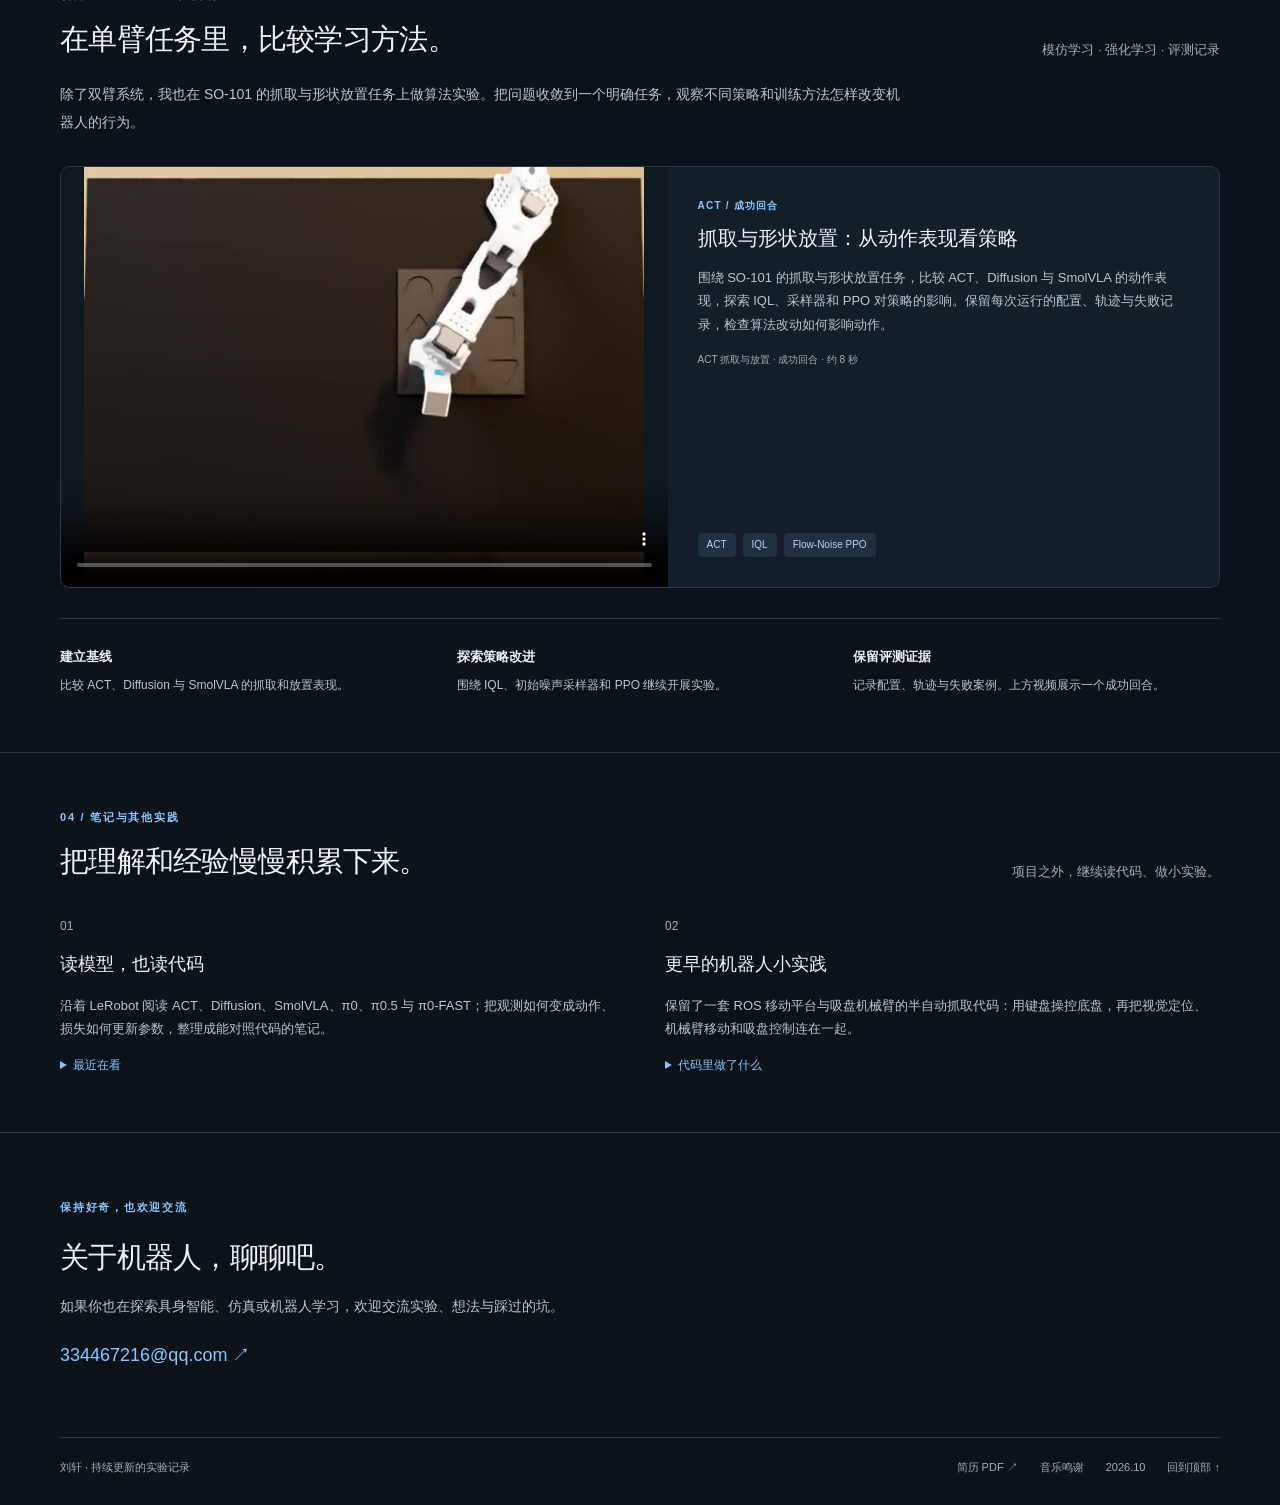
==== commit c6ade0bf: "精简虚实对照图的列标题与相机标签" ====
--- a/index.html
+++ b/index.html
@@ -13,7 +13,7 @@
 <ol class="project-route" aria-label="仿真项目的工作流程"><li><a href="#office"><span>01</span>场景搭建</a></li><li><a href="#alignment"><span>02</span>虚实对齐</a></li><li><a href="#vr"><span>03</span>示范采集</a></li><li><a href="#policy"><span>04</span>策略验证</a></li></ol>
 <div class="work-grid"><article class="work-card" id="office">
  <div class="work-media"><video class="" controls playsinline preload="none" poster="assets/posters/office-tour.jpg" aria-label="办公室仿真场景漫游"><source src="assets/media/office-tour.mp4?v=licensed-music-20261023" type="video/mp4">你的浏览器暂不支持视频播放。<a href="assets/media/office-tour.mp4?v=licensed-music-20261023">打开视频</a></video></div><div class="work-copy"><p class="kicker">01 / 场景搭建</p><h3>把工作台与房间搬进仿真</h3><p>从六张办公室照片开始，在 Blender 中重建房间，再接入 OpenArmX 双臂、相机与桌面物体。慢慢补上抽屉、碰撞和夹爪这些细节，让场景能够用于后续遥操作和策略实验。</p><p class="media-caption">办公室场景漫游 · 40 秒</p><a class="project-detail-link" href="assets/images/reconstruction.jpg?v=isaacsim-room-20261023" target="_blank" rel="noopener">查看 Isaac Sim 房间全景 ↗</a><div class="tags"><span>Blender</span><span>Isaac Sim</span><span>场景重建</span></div></div></article><article class="work-card" id="alignment">
- <div class="work-media"><a href="assets/images/alignment.jpg?v=annotated-20261023" target="_blank" rel="noopener"><img src="assets/images/alignment.jpg?v=annotated-20261023" alt="虚实 RGB 对齐图：三行分别为左腕、机身、右腕相机；三列分别为真实采集 RGB、Isaac Sim 仿真和 50% 叠加对齐" loading="lazy" width="1400" height="1116"></a></div><div class="work-copy"><p class="kicker">02 / 虚实对齐</p><h3>对照真实画面，校准观察视角</h3><p>把真实关节姿态在仿真中重放，对照机身与腕部相机的图像。用并排画面检查桌面位置、机器人姿态与相机视角，逐步修正场景和传感器布局。</p><p class="media-caption">三行：左腕 / 机身 / 右腕相机；三列：真实 RGB / Isaac Sim 仿真 / 50% 叠加对齐 · 点击查看大图</p><div class="tags"><span>RGB 对齐</span><span>状态重放</span><span>相机配置</span></div></div></article><article class="work-card" id="vr">
+ <div class="work-media"><a href="assets/images/alignment.jpg?v=labels-clean-20261023" target="_blank" rel="noopener"><img src="assets/images/alignment.jpg?v=labels-clean-20261023" alt="虚实 RGB 对齐图：三行分别为左腕、机身、右腕相机；三列分别为真实采集 RGB、Isaac Sim 仿真和 50% 叠加对齐" loading="lazy" width="1400" height="1116"></a></div><div class="work-copy"><p class="kicker">02 / 虚实对齐</p><h3>对照真实画面，校准观察视角</h3><p>把真实关节姿态在仿真中重放，对照机身与腕部相机的图像。用并排画面检查桌面位置、机器人姿态与相机视角，逐步修正场景和传感器布局。</p><p class="media-caption">三行：左腕 / 机身 / 右腕相机；三列：真实 RGB / Isaac Sim 仿真 / 50% 叠加对齐 · 点击查看大图</p><div class="tags"><span>RGB 对齐</span><span>状态重放</span><span>相机配置</span></div></div></article><article class="work-card" id="vr">
  <div class="work-media"><video class="" controls playsinline preload="none" poster="assets/posters/vr-data.jpg" aria-label="VR 示范数据的机身相机片段"><source src="assets/media/vr-data.mp4?v=licensed-music-20261023" type="video/mp4">你的浏览器暂不支持视频播放。<a href="assets/media/vr-data.mp4?v=licensed-music-20261023">打开视频</a></video></div><div class="work-copy"><p class="kicker">03 / 示范采集</p><h3>用 VR 操作，把示范留下来</h3><p>用 Pico 头显控制仿真双臂，把机身和两只手腕的画面送回头显。把人的操作保存成带图像、关节状态与动作的 LeRobot 数据，让示范可以继续用于训练。</p><p class="media-caption">VR 数据集机身视角 · 30 秒节选</p><div class="tags"><span>VR 遥操作</span><span>三路 RGB</span><span>LeRobot</span></div></div></article><article class="work-card" id="policy">
  <div class="work-media"><div class="stacked-videos"><figure><video class="" controls playsinline preload="none" poster="assets/posters/smolvla.jpg" aria-label="SmolVLA 仿真运行记录"><source src="assets/media/smolvla.mp4?v=licensed-music-20261023" type="video/mp4">你的浏览器暂不支持视频播放。<a href="assets/media/smolvla.mp4?v=licensed-music-20261023">打开视频</a></video><figcaption>SmolVLA</figcaption></figure><figure><video class="" controls playsinline preload="none" poster="assets/posters/pi05.jpg" aria-label="π0.5 仿真运行短片，约 21 秒"><source src="assets/media/pi05.mp4?v=pi05-short-demo-20261023" type="video/mp4">你的浏览器暂不支持视频播放。<a href="assets/media/pi05.mp4?v=pi05-short-demo-20261023">打开视频</a></video><figcaption>π0.5</figcaption></figure></div></div><div class="work-copy"><p class="kicker">04 / 策略验证</p><h3>让模型接手，再观察执行</h3><p>在完成场景与数据接口之后，把 SmolVLA 和 π0.5 接入同一个仿真环境，从三路相机与关节状态生成动作。记录双臂、香蕉与抽屉的交互，观察策略在哪里犹豫、偏离，又在哪里需要更好的数据。</p><p class="media-caption">仿真运行记录；任务成功率尚未系统评估。</p><div class="tags"><span>SmolVLA</span><span>π0.5</span><span>策略诊断</span></div></div></article></div></section>
 <section class="algorithm-section" id="so101-project" aria-labelledby="algorithm-title"><div class="wrap"><div class="section-heading"><div><p class="eyebrow">项目 03 / SO-101 策略实验</p><h2 id="algorithm-title">在单臂任务里，比较学习方法。</h2></div><p>模仿学习 · 强化学习 · 评测记录</p></div><p class="chapter-intro">除了双臂系统，我也在 SO-101 的抓取与形状放置任务上做算法实验。把问题收敛到一个明确任务，观察不同策略和训练方法怎样改变机器人的行为。</p><article class="work-card" id="so101">
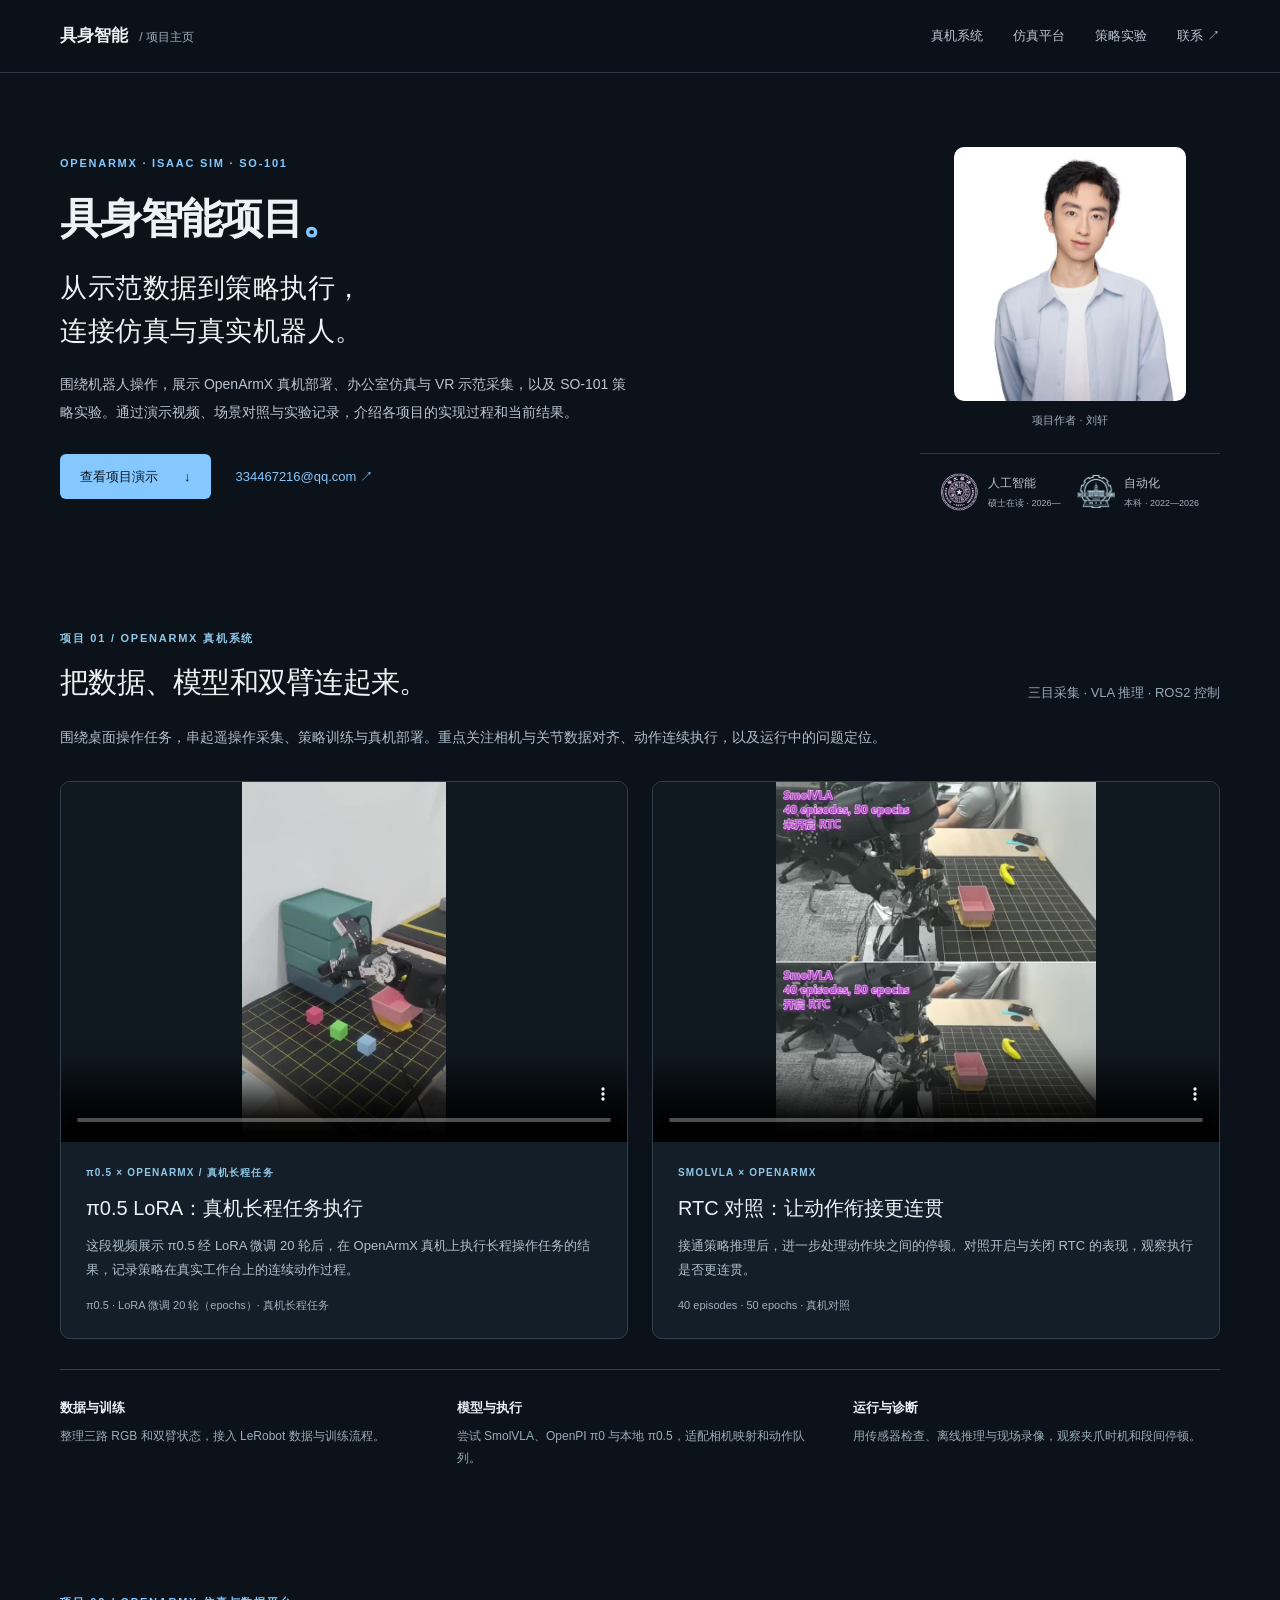
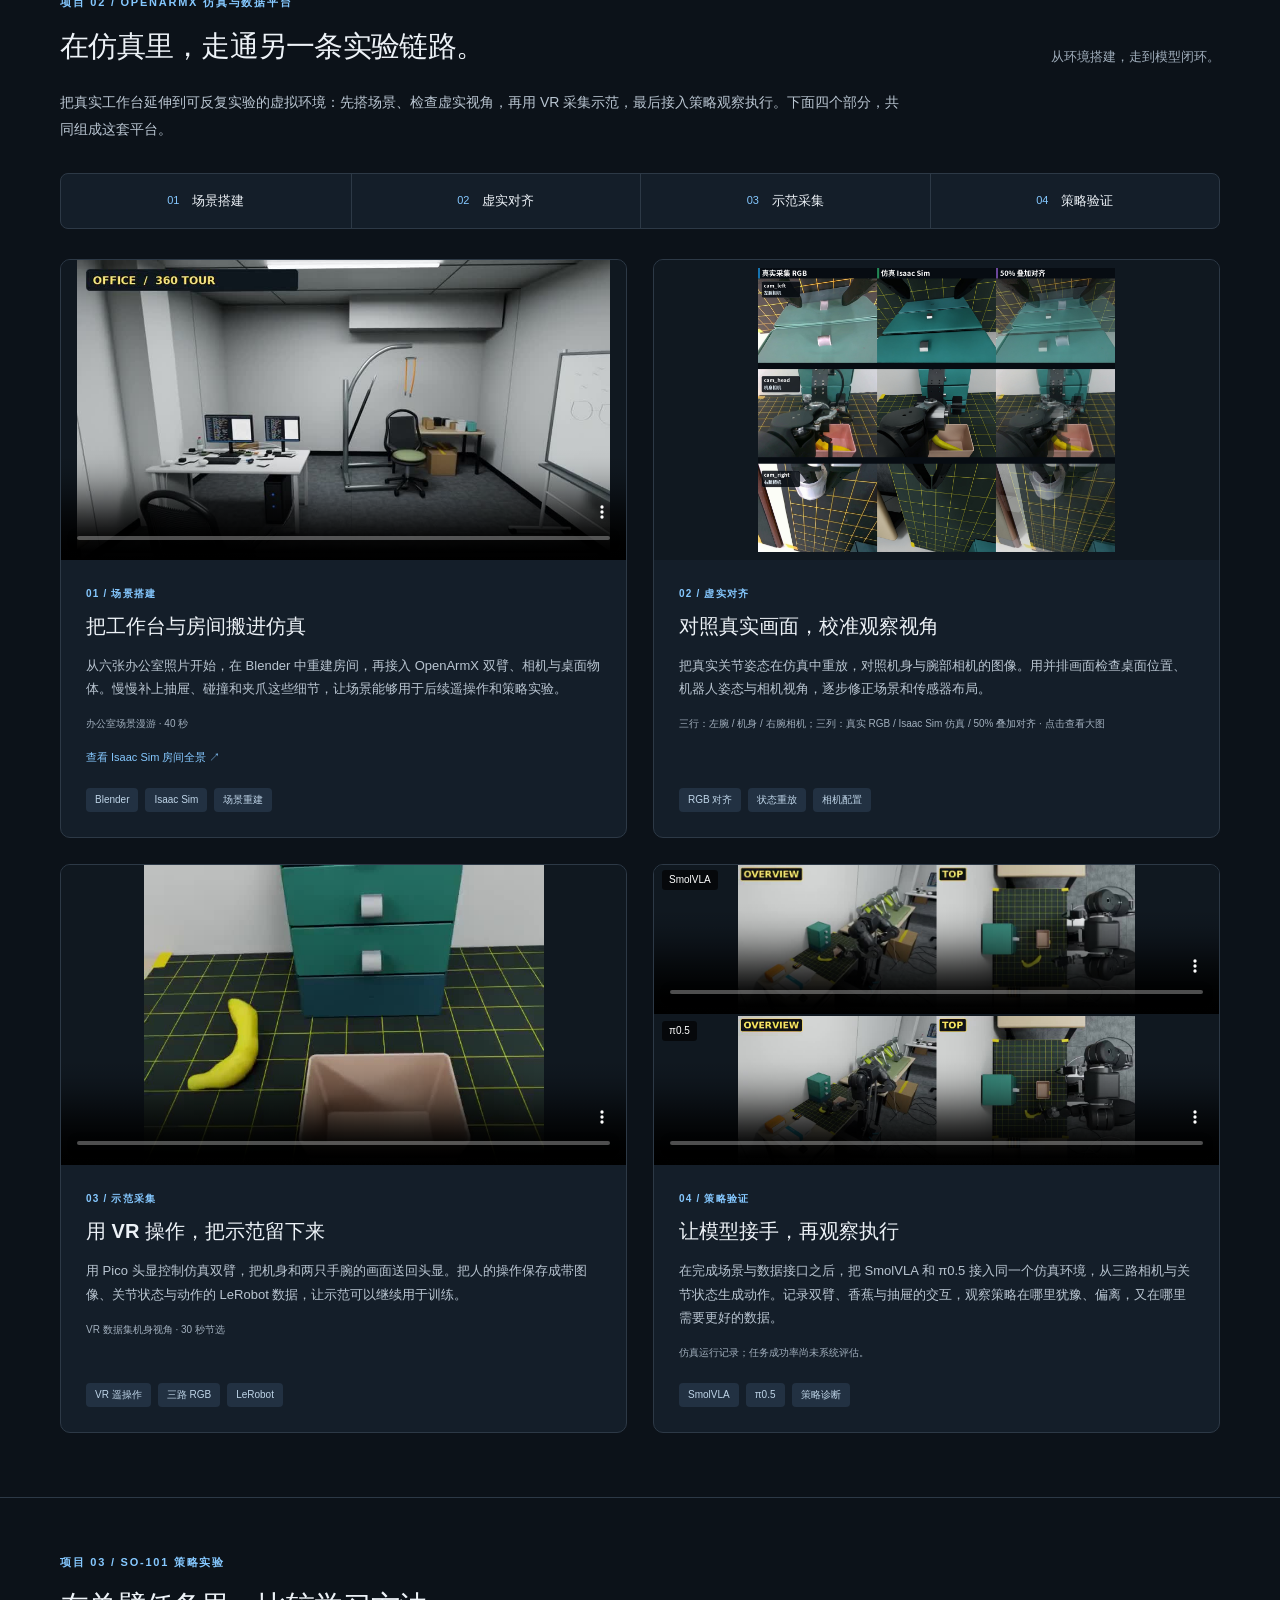
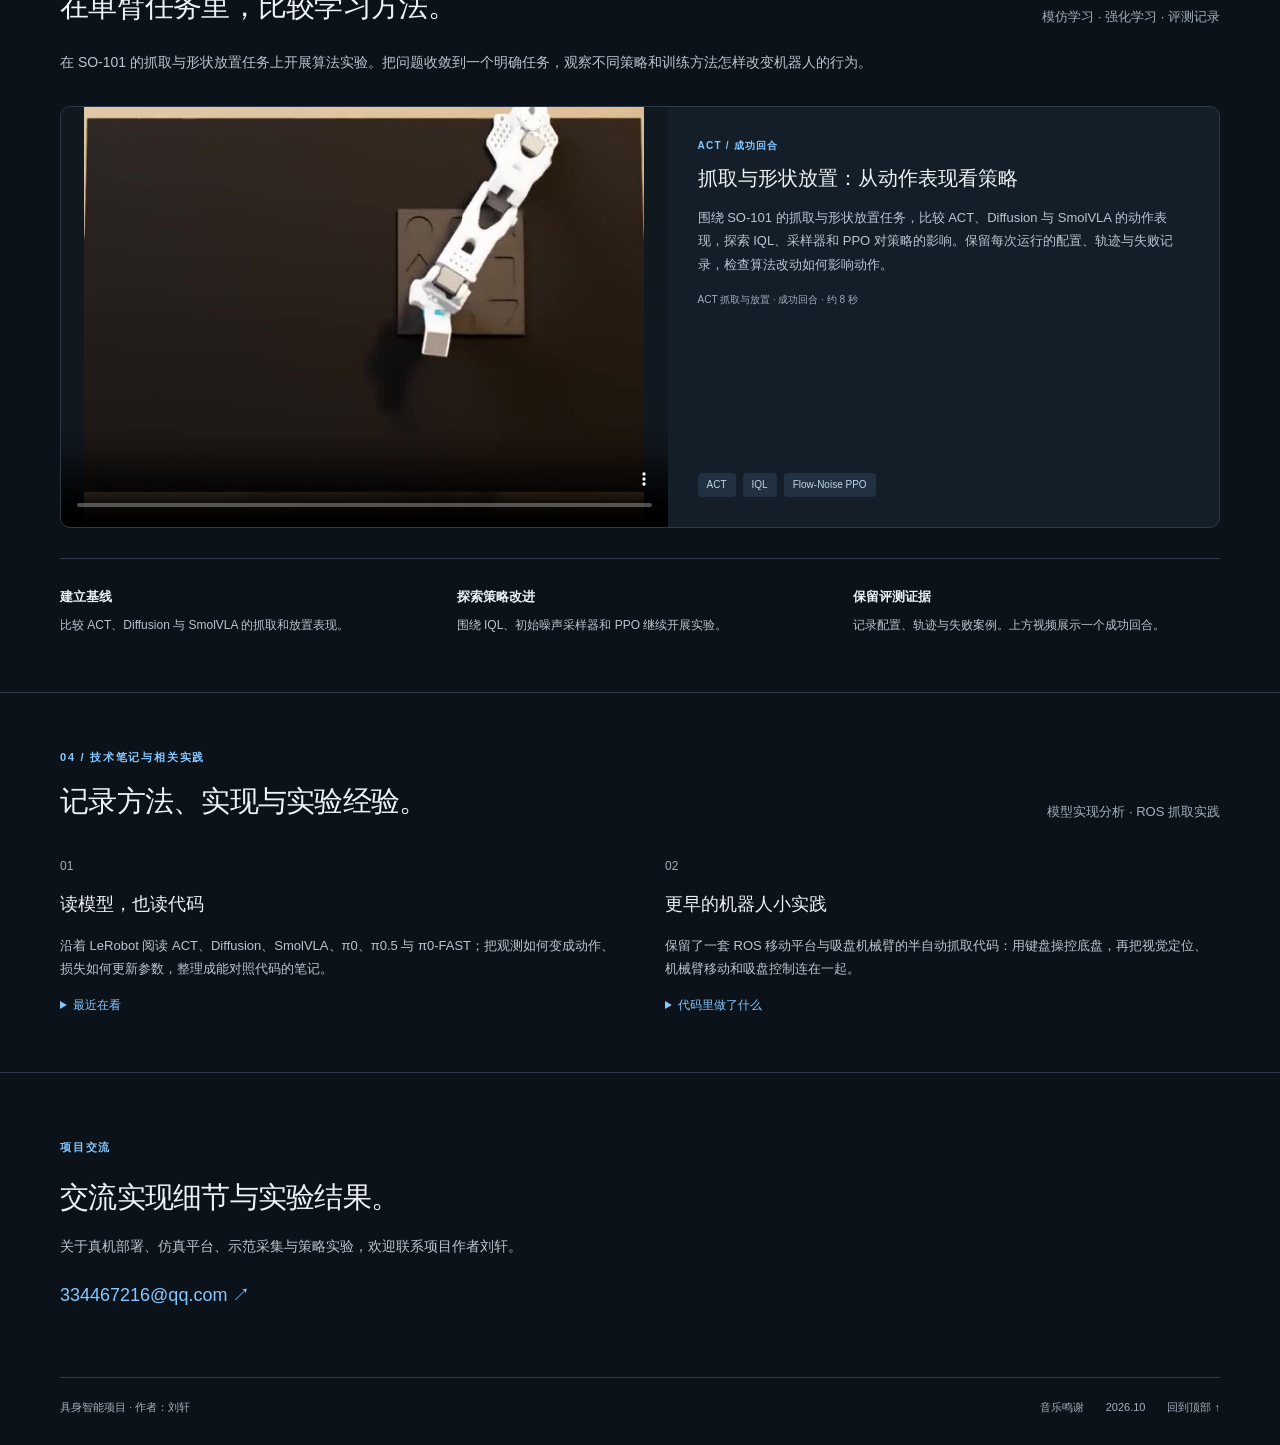
==== commit ece06335: "将站点定位调整为具身智能项目主页" ====
--- a/index.html
+++ b/index.html
@@ -1,12 +1,12 @@
 <!doctype html>
 <html lang="zh-CN">
-<head><meta charset="utf-8"><meta name="viewport" content="width=device-width, initial-scale=1"><meta name="description" content="刘轩的个人主页：记录具身智能、真机实验、VR 遥操作、仿真场景与机器人学习中的探索。"><meta name="theme-color" content="#0c1219"><title>刘轩 · 机器人与我的实验日常</title><link rel="stylesheet" href="styles.css"><script src="main.js" defer></script></head>
+<head><meta charset="utf-8"><meta name="viewport" content="width=device-width, initial-scale=1"><meta name="description" content="具身智能项目主页：展示 OpenArmX 真机系统、Isaac Sim 仿真与 VR 数据采集、SO-101 策略实验及演示结果。"><meta name="theme-color" content="#0c1219"><title>具身智能项目主页 · 刘轩</title><link rel="stylesheet" href="styles.css"><script src="main.js" defer></script></head>
 <body><a class="skip-link" href="#main">跳转到正文</a>
-<header class="site-header"><div class="nav-inner"><a class="brand" href="#about">刘轩<span> / 个人主页</span></a><nav aria-label="主导航"><a href="#field">真机系统</a><a href="#work">仿真平台</a><a href="#so101-project">策略实验</a><a href="mailto:334467216@qq.com">联系 ↗</a></nav></div></header>
+<header class="site-header"><div class="nav-inner"><a class="brand" href="#about">具身智能<span> / 项目主页</span></a><nav aria-label="主导航"><a href="#field">真机系统</a><a href="#work">仿真平台</a><a href="#so101-project">策略实验</a><a href="mailto:334467216@qq.com">联系 ↗</a></nav></div></header>
 <main id="main">
-<section class="intro wrap" id="about" aria-labelledby="name"><div class="intro-copy"><p class="eyebrow">机器人 · 学习 · 一点点探索</p><h1 id="name">你好，我是刘轩<span>。</span></h1><p class="intro-lead">我想让机器人，<br>在真实世界里多学会一点。</p><p class="intro-description">我围绕机器人操作做实验：把 OpenArmX 的数据、模型与真机连起来，在办公室仿真中采集示范、验证策略，也用 SO-101 比较不同学习方法。这里记录这些项目怎样一步步走到真实动作。</p><div class="intro-links"><a class="button" href="#field">看看我的项目 <span>↓</span></a><a href="mailto:334467216@qq.com">334467216@qq.com ↗</a></div></div><aside class="about-side"><img class="portrait" src="assets/portrait.jpg" alt="刘轩" width="232" height="254"><p class="photo-note">在仿真与现实之间，持续探索。</p><div class="schools" aria-label="教育背景"><a class="school" href="https://www.tsinghua.edu.cn/" target="_blank" rel="noopener" aria-label="清华大学深圳研究生院，人工智能硕士在读"><img src="assets/schools/tsinghua.png" alt="清华大学校徽" width="48" height="48"><span>人工智能<small>硕士在读 · 2026—</small></span></a><a class="school" href="https://www.hitsz.edu.cn/" target="_blank" rel="noopener" aria-label="哈尔滨工业大学深圳，自动化本科"><img src="assets/schools/hit.png" alt="哈尔滨工业大学校徽" width="48" height="48"><span>自动化<small>本科 · 2022—2026</small></span></a></div></aside></section>
+<section class="intro wrap" id="about" aria-labelledby="name"><div class="intro-copy"><p class="eyebrow">OPENARMX · ISAAC SIM · SO-101</p><h1 id="name">具身智能项目<span>。</span></h1><p class="intro-lead">从示范数据到策略执行，<br>连接仿真与真实机器人。</p><p class="intro-description">围绕机器人操作，展示 OpenArmX 真机部署、办公室仿真与 VR 示范采集，以及 SO-101 策略实验。通过演示视频、场景对照与实验记录，介绍各项目的实现过程和当前结果。</p><div class="intro-links"><a class="button" href="#field">查看项目演示 <span>↓</span></a><a href="mailto:334467216@qq.com">334467216@qq.com ↗</a></div></div><aside class="about-side"><img class="portrait" src="assets/portrait.jpg" alt="刘轩" width="232" height="254"><p class="photo-note">项目作者 · 刘轩</p><div class="schools" aria-label="项目作者的教育背景"><a class="school" href="https://www.tsinghua.edu.cn/" target="_blank" rel="noopener" aria-label="清华大学深圳研究生院，人工智能硕士在读"><img src="assets/schools/tsinghua.png" alt="清华大学校徽" width="48" height="48"><span>人工智能<small>硕士在读 · 2026—</small></span></a><a class="school" href="https://www.hitsz.edu.cn/" target="_blank" rel="noopener" aria-label="哈尔滨工业大学深圳，自动化本科"><img src="assets/schools/hit.png" alt="哈尔滨工业大学校徽" width="48" height="48"><span>自动化<small>本科 · 2022—2026</small></span></a></div></aside></section>
 <section class="field" id="field" aria-labelledby="field-title"><div class="wrap"><div class="section-heading"><div><p class="eyebrow">项目 01 / OPENARMX 真机系统</p><h2 id="field-title">把数据、模型和双臂连起来。</h2></div><p>三目采集 · VLA 推理 · ROS2 控制</p></div>
-<p class="chapter-intro">围绕桌面操作任务，串起遥操作采集、策略训练与真机部署。除了让模型输出动作，我也关注相机与关节数据是否对齐、动作能否连续执行，以及如何观察和定位问题。</p>
+<p class="chapter-intro">围绕桌面操作任务，串起遥操作采集、策略训练与真机部署。重点关注相机与关节数据对齐、动作连续执行，以及运行中的问题定位。</p>
 <div class="field-grid"><article class="field-card"><div class="field-video"><video class="" controls playsinline preload="none" poster="assets/posters/real-arm.jpg" aria-label="π0.5 经 LoRA 微调 20 轮后的 OpenArmX 真机长程任务演示"><source src="assets/media/real-arm.mp4?v=licensed-music-20261023" type="video/mp4">你的浏览器暂不支持视频播放。<a href="assets/media/real-arm.mp4?v=licensed-music-20261023">打开视频</a></video></div><div class="field-copy"><p class="kicker">π0.5 × OPENARMX / 真机长程任务</p><h3>π0.5 LoRA：真机长程任务执行</h3><p>这段视频展示 π0.5 经 LoRA 微调 20 轮后，在 OpenArmX 真机上执行长程操作任务的结果，记录策略在真实工作台上的连续动作过程。</p><span class="field-meta">π0.5 · LoRA 微调 20 轮（epochs）· 真机长程任务</span></div></article><article class="field-card"><div class="field-video"><video class="" controls playsinline preload="none" poster="assets/posters/real-rtc.jpg" aria-label="SmolVLA 真机 RTC 开启与关闭对比"><source src="assets/media/real-rtc.mp4?v=licensed-music-20261023" type="video/mp4">你的浏览器暂不支持视频播放。<a href="assets/media/real-rtc.mp4?v=licensed-music-20261023">打开视频</a></video></div><div class="field-copy"><p class="kicker">SMOLVLA × OPENARMX</p><h3>RTC 对照：让动作衔接更连贯</h3><p>接通策略推理后，进一步处理动作块之间的停顿。对照开启与关闭 RTC 的表现，观察执行是否更连贯。</p><span class="field-meta">40 episodes · 50 epochs · 真机对照</span></div></article></div>
 <div class="system-notes"><div><span>数据与训练</span><p>整理三路 RGB 和双臂状态，接入 LeRobot 数据与训练流程。</p></div><div><span>模型与执行</span><p>尝试 SmolVLA、OpenPI π0 与本地 π0.5，适配相机映射和动作队列。</p></div><div><span>运行与诊断</span><p>用传感器检查、离线推理与现场录像，观察夹爪时机和段间停顿。</p></div></div></div></section>
 <section class="work-section wrap" id="work" aria-labelledby="work-title"><div class="section-heading"><div><p class="eyebrow">项目 02 / OPENARMX 仿真与数据平台</p><h2 id="work-title">在仿真里，走通另一条实验链路。</h2></div><p>从环境搭建，走到模型闭环。</p></div><p class="chapter-intro">把真实工作台延伸到可反复实验的虚拟环境：先搭场景、检查虚实视角，再用 VR 采集示范，最后接入策略观察执行。下面四个部分，共同组成这套平台。</p>
@@ -16,8 +16,8 @@
  <div class="work-media"><a href="assets/images/alignment.jpg?v=labels-clean-20261023" target="_blank" rel="noopener"><img src="assets/images/alignment.jpg?v=labels-clean-20261023" alt="虚实 RGB 对齐图：三行分别为左腕、机身、右腕相机；三列分别为真实采集 RGB、Isaac Sim 仿真和 50% 叠加对齐" loading="lazy" width="1400" height="1116"></a></div><div class="work-copy"><p class="kicker">02 / 虚实对齐</p><h3>对照真实画面，校准观察视角</h3><p>把真实关节姿态在仿真中重放，对照机身与腕部相机的图像。用并排画面检查桌面位置、机器人姿态与相机视角，逐步修正场景和传感器布局。</p><p class="media-caption">三行：左腕 / 机身 / 右腕相机；三列：真实 RGB / Isaac Sim 仿真 / 50% 叠加对齐 · 点击查看大图</p><div class="tags"><span>RGB 对齐</span><span>状态重放</span><span>相机配置</span></div></div></article><article class="work-card" id="vr">
  <div class="work-media"><video class="" controls playsinline preload="none" poster="assets/posters/vr-data.jpg" aria-label="VR 示范数据的机身相机片段"><source src="assets/media/vr-data.mp4?v=licensed-music-20261023" type="video/mp4">你的浏览器暂不支持视频播放。<a href="assets/media/vr-data.mp4?v=licensed-music-20261023">打开视频</a></video></div><div class="work-copy"><p class="kicker">03 / 示范采集</p><h3>用 VR 操作，把示范留下来</h3><p>用 Pico 头显控制仿真双臂，把机身和两只手腕的画面送回头显。把人的操作保存成带图像、关节状态与动作的 LeRobot 数据，让示范可以继续用于训练。</p><p class="media-caption">VR 数据集机身视角 · 30 秒节选</p><div class="tags"><span>VR 遥操作</span><span>三路 RGB</span><span>LeRobot</span></div></div></article><article class="work-card" id="policy">
  <div class="work-media"><div class="stacked-videos"><figure><video class="" controls playsinline preload="none" poster="assets/posters/smolvla.jpg" aria-label="SmolVLA 仿真运行记录"><source src="assets/media/smolvla.mp4?v=licensed-music-20261023" type="video/mp4">你的浏览器暂不支持视频播放。<a href="assets/media/smolvla.mp4?v=licensed-music-20261023">打开视频</a></video><figcaption>SmolVLA</figcaption></figure><figure><video class="" controls playsinline preload="none" poster="assets/posters/pi05.jpg" aria-label="π0.5 仿真运行短片，约 21 秒"><source src="assets/media/pi05.mp4?v=pi05-short-demo-20261023" type="video/mp4">你的浏览器暂不支持视频播放。<a href="assets/media/pi05.mp4?v=pi05-short-demo-20261023">打开视频</a></video><figcaption>π0.5</figcaption></figure></div></div><div class="work-copy"><p class="kicker">04 / 策略验证</p><h3>让模型接手，再观察执行</h3><p>在完成场景与数据接口之后，把 SmolVLA 和 π0.5 接入同一个仿真环境，从三路相机与关节状态生成动作。记录双臂、香蕉与抽屉的交互，观察策略在哪里犹豫、偏离，又在哪里需要更好的数据。</p><p class="media-caption">仿真运行记录；任务成功率尚未系统评估。</p><div class="tags"><span>SmolVLA</span><span>π0.5</span><span>策略诊断</span></div></div></article></div></section>
-<section class="algorithm-section" id="so101-project" aria-labelledby="algorithm-title"><div class="wrap"><div class="section-heading"><div><p class="eyebrow">项目 03 / SO-101 策略实验</p><h2 id="algorithm-title">在单臂任务里，比较学习方法。</h2></div><p>模仿学习 · 强化学习 · 评测记录</p></div><p class="chapter-intro">除了双臂系统，我也在 SO-101 的抓取与形状放置任务上做算法实验。把问题收敛到一个明确任务，观察不同策略和训练方法怎样改变机器人的行为。</p><article class="work-card" id="so101">
+<section class="algorithm-section" id="so101-project" aria-labelledby="algorithm-title"><div class="wrap"><div class="section-heading"><div><p class="eyebrow">项目 03 / SO-101 策略实验</p><h2 id="algorithm-title">在单臂任务里，比较学习方法。</h2></div><p>模仿学习 · 强化学习 · 评测记录</p></div><p class="chapter-intro">在 SO-101 的抓取与形状放置任务上开展算法实验。把问题收敛到一个明确任务，观察不同策略和训练方法怎样改变机器人的行为。</p><article class="work-card" id="so101">
  <div class="work-media"><video class="" controls playsinline preload="none" poster="assets/posters/so101-act-success.jpg" aria-label="SO-101 ACT 抓取与放置成功回合"><source src="assets/media/so101-act-success.mp4?v=licensed-music-20261023" type="video/mp4">你的浏览器暂不支持视频播放。<a href="assets/media/so101-act-success.mp4?v=licensed-music-20261023">打开视频</a></video></div><div class="work-copy"><p class="kicker">ACT / 成功回合</p><h3>抓取与形状放置：从动作表现看策略</h3><p>围绕 SO-101 的抓取与形状放置任务，比较 ACT、Diffusion 与 SmolVLA 的动作表现，探索 IQL、采样器和 PPO 对策略的影响。保留每次运行的配置、轨迹与失败记录，检查算法改动如何影响动作。</p><p class="media-caption">ACT 抓取与放置 · 成功回合 · 约 8 秒</p><div class="tags"><span>ACT</span><span>IQL</span><span>Flow-Noise PPO</span></div></div></article><div class="experiment-directions"><div><span>建立基线</span><p>比较 ACT、Diffusion 与 SmolVLA 的抓取和放置表现。</p></div><div><span>探索策略改进</span><p>围绕 IQL、初始噪声采样器和 PPO 继续开展实验。</p></div><div><span>保留评测证据</span><p>记录配置、轨迹与失败案例。上方视频展示一个成功回合。</p></div></div></div></section>
-<section class="notes-section" id="notes" aria-labelledby="notes-title"><div class="wrap"><div class="section-heading"><div><p class="eyebrow">04 / 笔记与其他实践</p><h2 id="notes-title">把理解和经验慢慢积累下来。</h2></div><p>项目之外，继续读代码、做小实验。</p></div><div class="notes-grid"><article class="note"><span class="note-index">01</span><h3>读模型，也读代码</h3><p>沿着 LeRobot 阅读 ACT、Diffusion、SmolVLA、π0、π0.5 与 π0-FAST；把观测如何变成动作、损失如何更新参数，整理成能对照代码的笔记。</p><details><summary>最近在看</summary><p>SmolVLA 与 IQL、初始噪声采样器的连接；ReinFlow 与 πRL 的奖励设计；SB3 中动作分布、优势估计与 Actor-Critic 更新的实际调用过程。</p></details></article><article class="note"><span class="note-index">02</span><h3>更早的机器人小实践</h3><p>保留了一套 ROS 移动平台与吸盘机械臂的半自动抓取代码：用键盘操控底盘，再把视觉定位、机械臂移动和吸盘控制连在一起。</p><details><summary>代码里做了什么</summary><p>包括相机图像订阅、图像坐标到机械臂位置的标定映射、抓取与释放指令，以及键盘遥操作。它是继续理解机器人系统的一份小练习。</p></details></article></div></div></section>
-<section class="contact-section wrap"><p class="eyebrow">保持好奇，也欢迎交流</p><h2>关于机器人，聊聊吧。</h2><p>如果你也在探索具身智能、仿真或机器人学习，欢迎交流实验、想法与踩过的坑。</p><a href="mailto:334467216@qq.com">334467216@qq.com ↗</a></section>
-</main><footer class="wrap"><span>刘轩 · 持续更新的实验记录</span><div><a href="assets/resume.pdf" target="_blank" rel="noopener">简历 PDF ↗</a><a href="music-credits.html">音乐鸣谢</a><span>2026.10</span><a href="#about">回到顶部 ↑</a></div></footer></body></html>
+<section class="notes-section" id="notes" aria-labelledby="notes-title"><div class="wrap"><div class="section-heading"><div><p class="eyebrow">04 / 技术笔记与相关实践</p><h2 id="notes-title">记录方法、实现与实验经验。</h2></div><p>模型实现分析 · ROS 抓取实践</p></div><div class="notes-grid"><article class="note"><span class="note-index">01</span><h3>读模型，也读代码</h3><p>沿着 LeRobot 阅读 ACT、Diffusion、SmolVLA、π0、π0.5 与 π0-FAST；把观测如何变成动作、损失如何更新参数，整理成能对照代码的笔记。</p><details><summary>最近在看</summary><p>SmolVLA 与 IQL、初始噪声采样器的连接；ReinFlow 与 πRL 的奖励设计；SB3 中动作分布、优势估计与 Actor-Critic 更新的实际调用过程。</p></details></article><article class="note"><span class="note-index">02</span><h3>更早的机器人小实践</h3><p>保留了一套 ROS 移动平台与吸盘机械臂的半自动抓取代码：用键盘操控底盘，再把视觉定位、机械臂移动和吸盘控制连在一起。</p><details><summary>代码里做了什么</summary><p>包括相机图像订阅、图像坐标到机械臂位置的标定映射、抓取与释放指令，以及键盘遥操作。它是继续理解机器人系统的一份小练习。</p></details></article></div></div></section>
+<section class="contact-section wrap"><p class="eyebrow">项目交流</p><h2>交流实现细节与实验结果。</h2><p>关于真机部署、仿真平台、示范采集与策略实验，欢迎联系项目作者刘轩。</p><a href="mailto:334467216@qq.com">334467216@qq.com ↗</a></section>
+</main><footer class="wrap"><span>具身智能项目 · 作者：刘轩</span><div><a href="music-credits.html">音乐鸣谢</a><span>2026.10</span><a href="#about">回到顶部 ↑</a></div></footer></body></html>
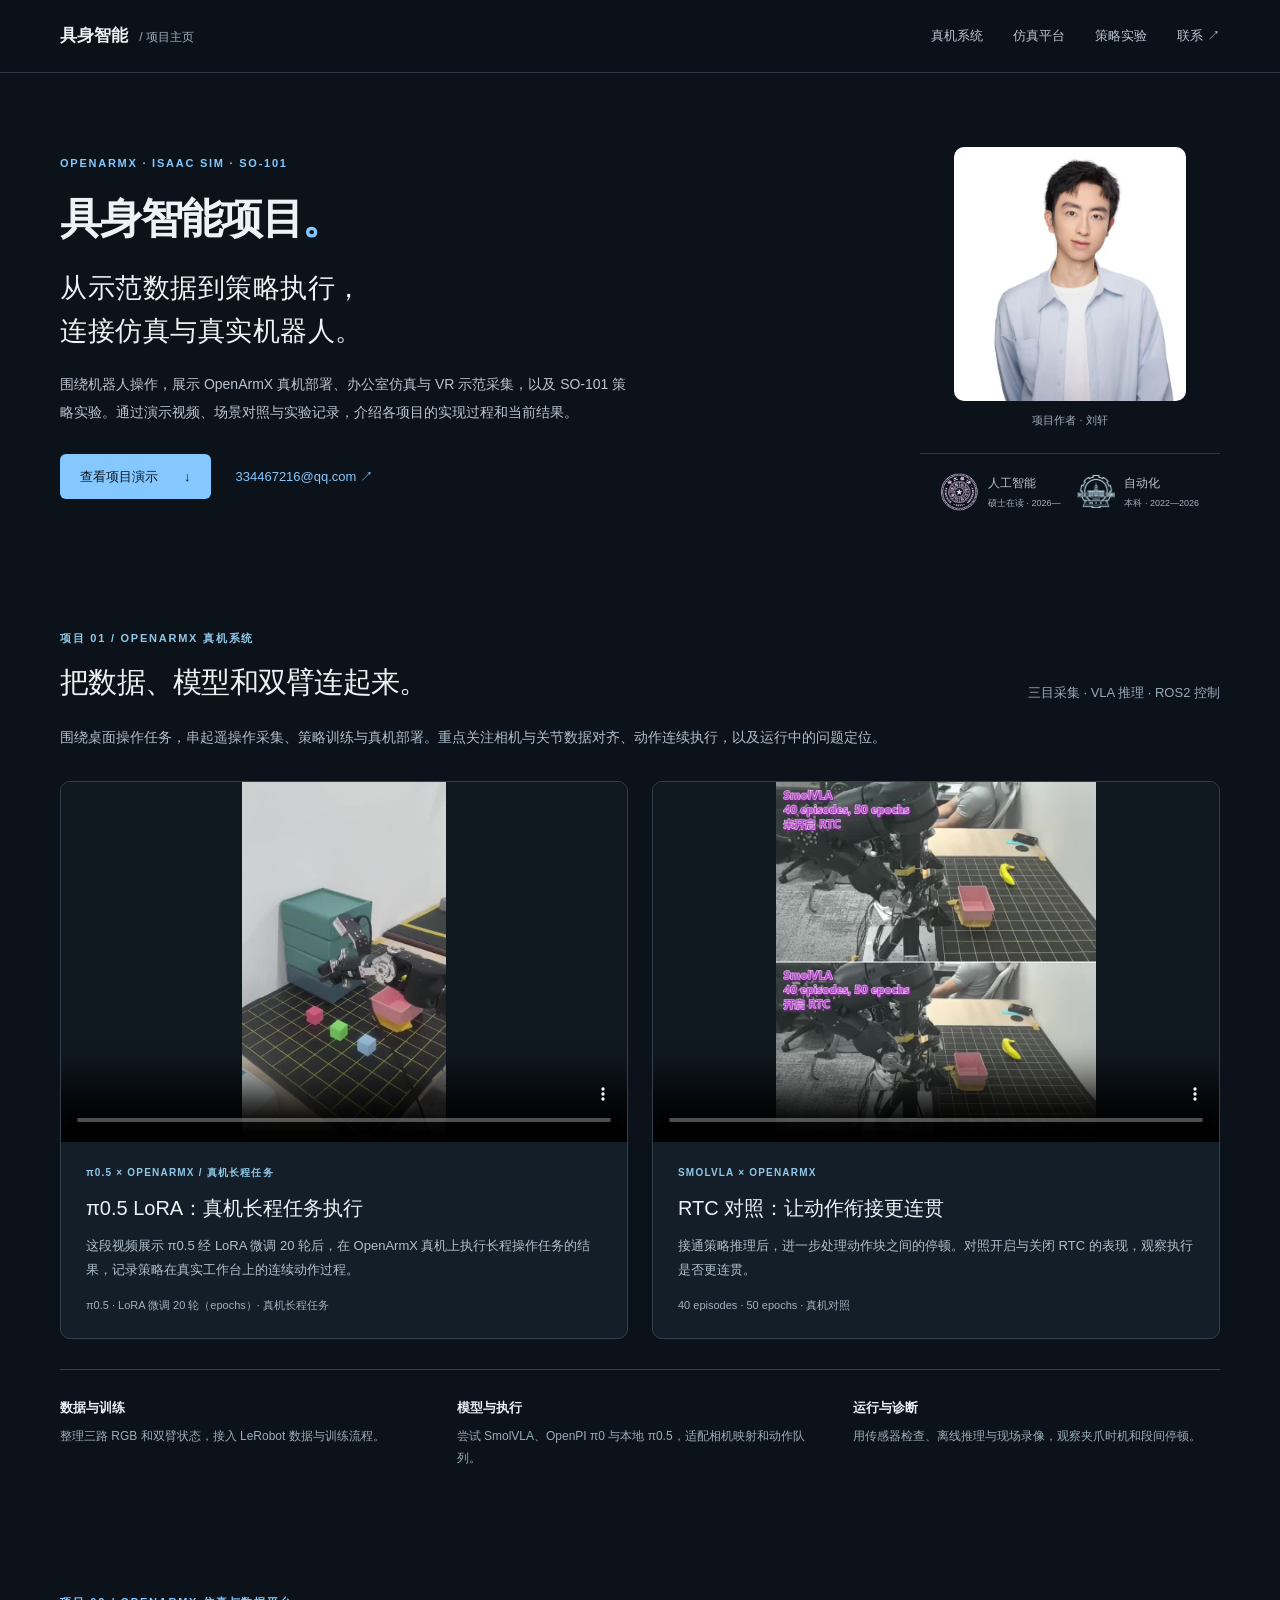
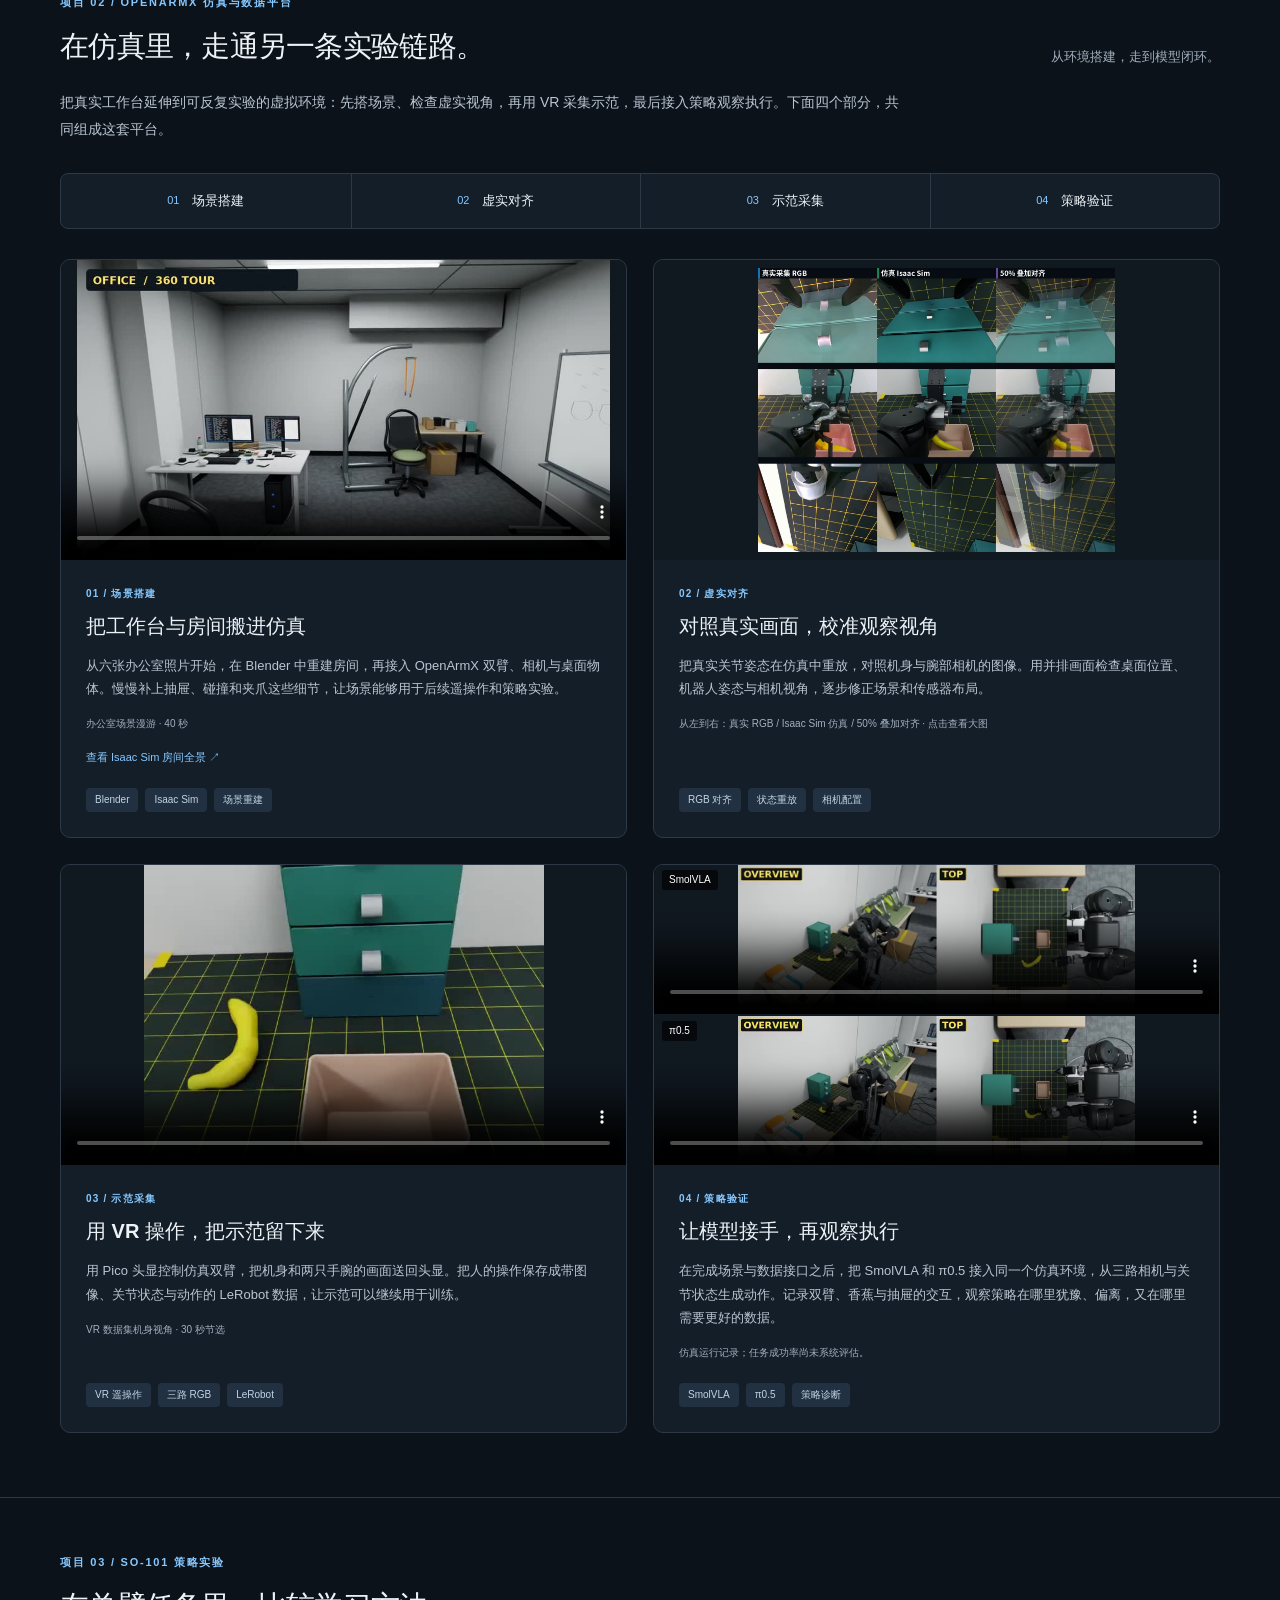
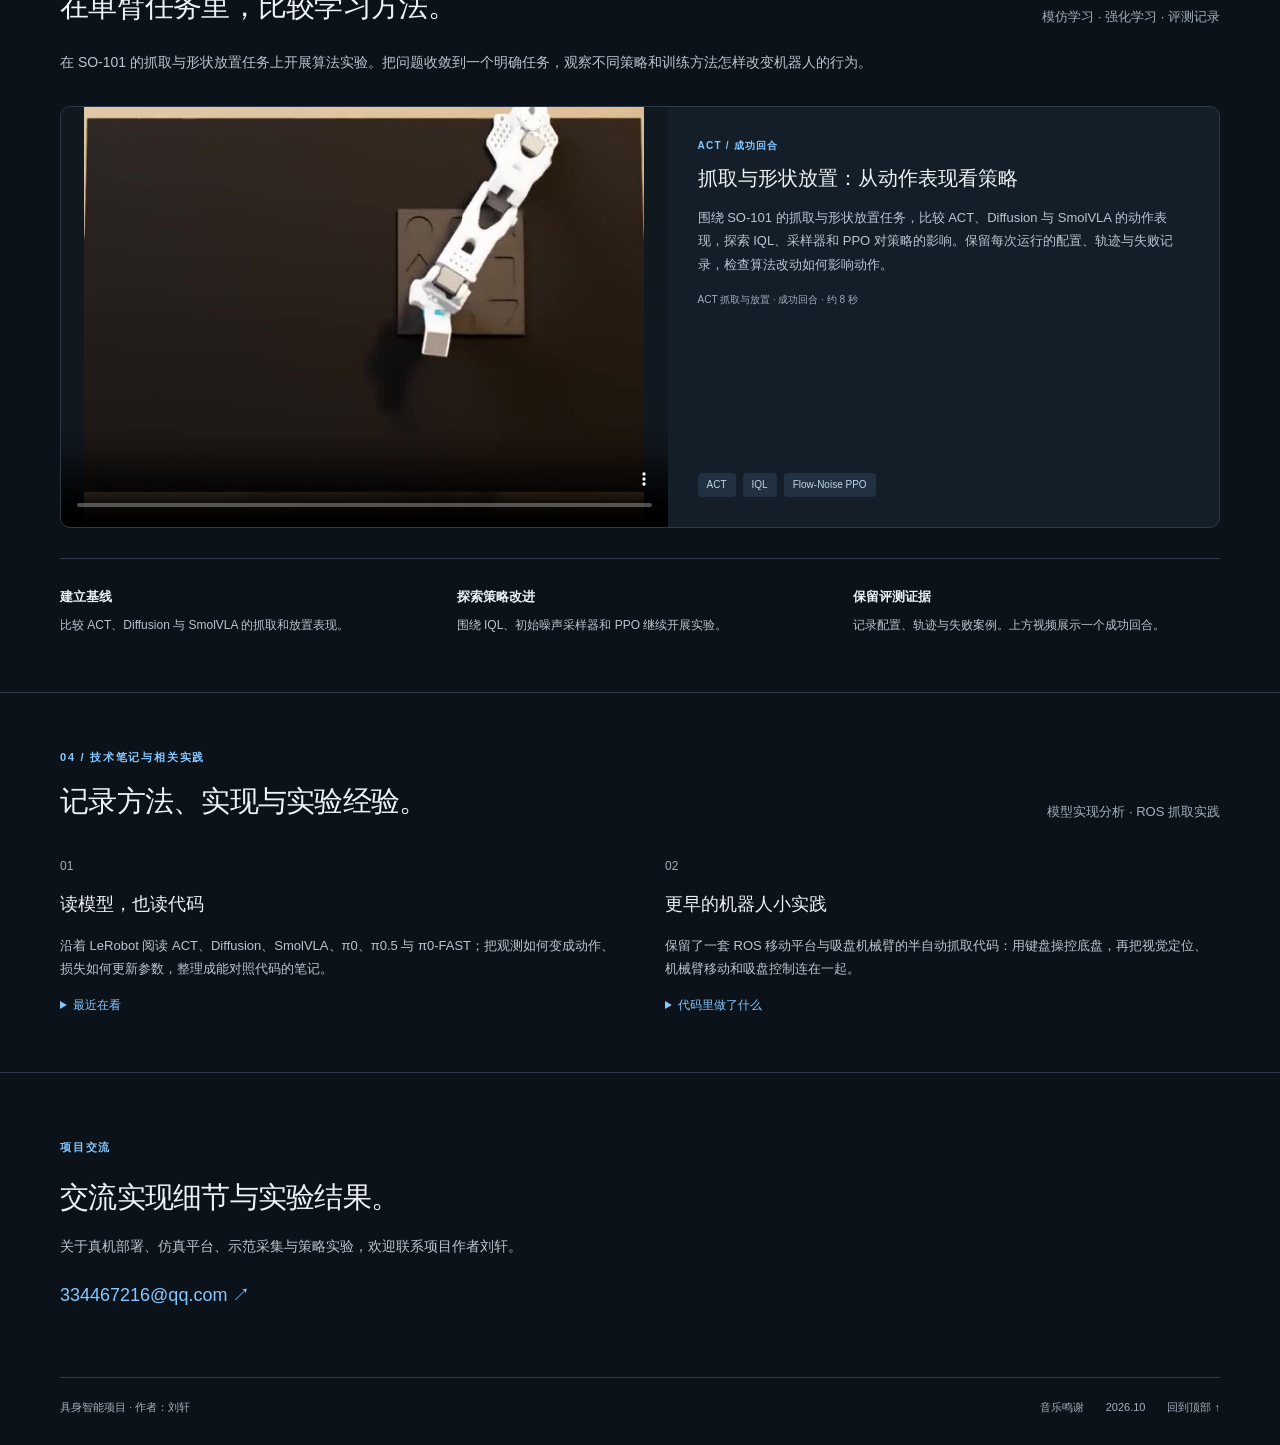
==== commit 6cde5813: "移除对照图中的相机名称标签" ====
--- a/index.html
+++ b/index.html
@@ -13,7 +13,7 @@
 <ol class="project-route" aria-label="仿真项目的工作流程"><li><a href="#office"><span>01</span>场景搭建</a></li><li><a href="#alignment"><span>02</span>虚实对齐</a></li><li><a href="#vr"><span>03</span>示范采集</a></li><li><a href="#policy"><span>04</span>策略验证</a></li></ol>
 <div class="work-grid"><article class="work-card" id="office">
  <div class="work-media"><video class="" controls playsinline preload="none" poster="assets/posters/office-tour.jpg" aria-label="办公室仿真场景漫游"><source src="assets/media/office-tour.mp4?v=licensed-music-20261023" type="video/mp4">你的浏览器暂不支持视频播放。<a href="assets/media/office-tour.mp4?v=licensed-music-20261023">打开视频</a></video></div><div class="work-copy"><p class="kicker">01 / 场景搭建</p><h3>把工作台与房间搬进仿真</h3><p>从六张办公室照片开始，在 Blender 中重建房间，再接入 OpenArmX 双臂、相机与桌面物体。慢慢补上抽屉、碰撞和夹爪这些细节，让场景能够用于后续遥操作和策略实验。</p><p class="media-caption">办公室场景漫游 · 40 秒</p><a class="project-detail-link" href="assets/images/reconstruction.jpg?v=isaacsim-room-20261023" target="_blank" rel="noopener">查看 Isaac Sim 房间全景 ↗</a><div class="tags"><span>Blender</span><span>Isaac Sim</span><span>场景重建</span></div></div></article><article class="work-card" id="alignment">
- <div class="work-media"><a href="assets/images/alignment.jpg?v=labels-clean-20261023" target="_blank" rel="noopener"><img src="assets/images/alignment.jpg?v=labels-clean-20261023" alt="虚实 RGB 对齐图：三行分别为左腕、机身、右腕相机；三列分别为真实采集 RGB、Isaac Sim 仿真和 50% 叠加对齐" loading="lazy" width="1400" height="1116"></a></div><div class="work-copy"><p class="kicker">02 / 虚实对齐</p><h3>对照真实画面，校准观察视角</h3><p>把真实关节姿态在仿真中重放，对照机身与腕部相机的图像。用并排画面检查桌面位置、机器人姿态与相机视角，逐步修正场景和传感器布局。</p><p class="media-caption">三行：左腕 / 机身 / 右腕相机；三列：真实 RGB / Isaac Sim 仿真 / 50% 叠加对齐 · 点击查看大图</p><div class="tags"><span>RGB 对齐</span><span>状态重放</span><span>相机配置</span></div></div></article><article class="work-card" id="vr">
+ <div class="work-media"><a href="assets/images/alignment.jpg?v=columns-only-20261023" target="_blank" rel="noopener"><img src="assets/images/alignment.jpg?v=columns-only-20261023" alt="虚实 RGB 对齐图：从左到右为真实采集 RGB、Isaac Sim 仿真和 50% 叠加对齐" loading="lazy" width="1400" height="1116"></a></div><div class="work-copy"><p class="kicker">02 / 虚实对齐</p><h3>对照真实画面，校准观察视角</h3><p>把真实关节姿态在仿真中重放，对照机身与腕部相机的图像。用并排画面检查桌面位置、机器人姿态与相机视角，逐步修正场景和传感器布局。</p><p class="media-caption">从左到右：真实 RGB / Isaac Sim 仿真 / 50% 叠加对齐 · 点击查看大图</p><div class="tags"><span>RGB 对齐</span><span>状态重放</span><span>相机配置</span></div></div></article><article class="work-card" id="vr">
  <div class="work-media"><video class="" controls playsinline preload="none" poster="assets/posters/vr-data.jpg" aria-label="VR 示范数据的机身相机片段"><source src="assets/media/vr-data.mp4?v=licensed-music-20261023" type="video/mp4">你的浏览器暂不支持视频播放。<a href="assets/media/vr-data.mp4?v=licensed-music-20261023">打开视频</a></video></div><div class="work-copy"><p class="kicker">03 / 示范采集</p><h3>用 VR 操作，把示范留下来</h3><p>用 Pico 头显控制仿真双臂，把机身和两只手腕的画面送回头显。把人的操作保存成带图像、关节状态与动作的 LeRobot 数据，让示范可以继续用于训练。</p><p class="media-caption">VR 数据集机身视角 · 30 秒节选</p><div class="tags"><span>VR 遥操作</span><span>三路 RGB</span><span>LeRobot</span></div></div></article><article class="work-card" id="policy">
  <div class="work-media"><div class="stacked-videos"><figure><video class="" controls playsinline preload="none" poster="assets/posters/smolvla.jpg" aria-label="SmolVLA 仿真运行记录"><source src="assets/media/smolvla.mp4?v=licensed-music-20261023" type="video/mp4">你的浏览器暂不支持视频播放。<a href="assets/media/smolvla.mp4?v=licensed-music-20261023">打开视频</a></video><figcaption>SmolVLA</figcaption></figure><figure><video class="" controls playsinline preload="none" poster="assets/posters/pi05.jpg" aria-label="π0.5 仿真运行短片，约 21 秒"><source src="assets/media/pi05.mp4?v=pi05-short-demo-20261023" type="video/mp4">你的浏览器暂不支持视频播放。<a href="assets/media/pi05.mp4?v=pi05-short-demo-20261023">打开视频</a></video><figcaption>π0.5</figcaption></figure></div></div><div class="work-copy"><p class="kicker">04 / 策略验证</p><h3>让模型接手，再观察执行</h3><p>在完成场景与数据接口之后，把 SmolVLA 和 π0.5 接入同一个仿真环境，从三路相机与关节状态生成动作。记录双臂、香蕉与抽屉的交互，观察策略在哪里犹豫、偏离，又在哪里需要更好的数据。</p><p class="media-caption">仿真运行记录；任务成功率尚未系统评估。</p><div class="tags"><span>SmolVLA</span><span>π0.5</span><span>策略诊断</span></div></div></article></div></section>
 <section class="algorithm-section" id="so101-project" aria-labelledby="algorithm-title"><div class="wrap"><div class="section-heading"><div><p class="eyebrow">项目 03 / SO-101 策略实验</p><h2 id="algorithm-title">在单臂任务里，比较学习方法。</h2></div><p>模仿学习 · 强化学习 · 评测记录</p></div><p class="chapter-intro">在 SO-101 的抓取与形状放置任务上开展算法实验。把问题收敛到一个明确任务，观察不同策略和训练方法怎样改变机器人的行为。</p><article class="work-card" id="so101">
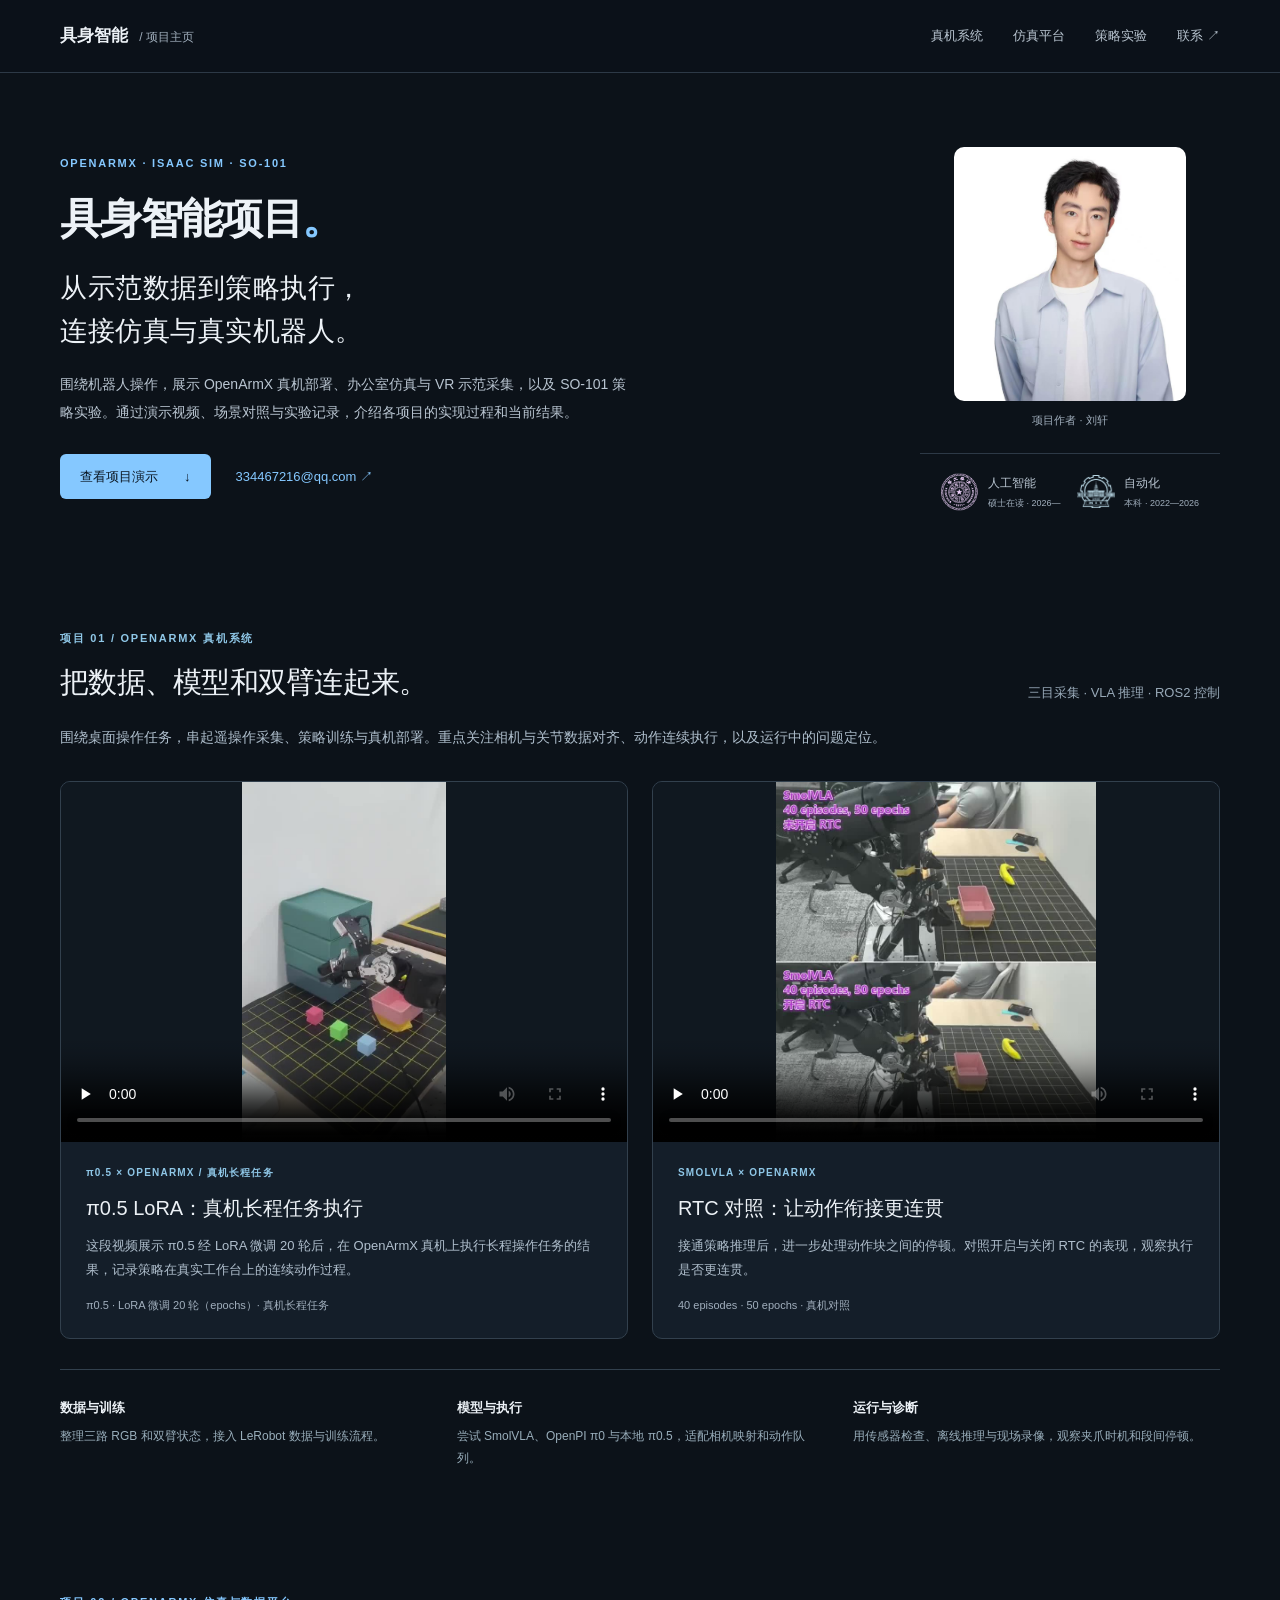
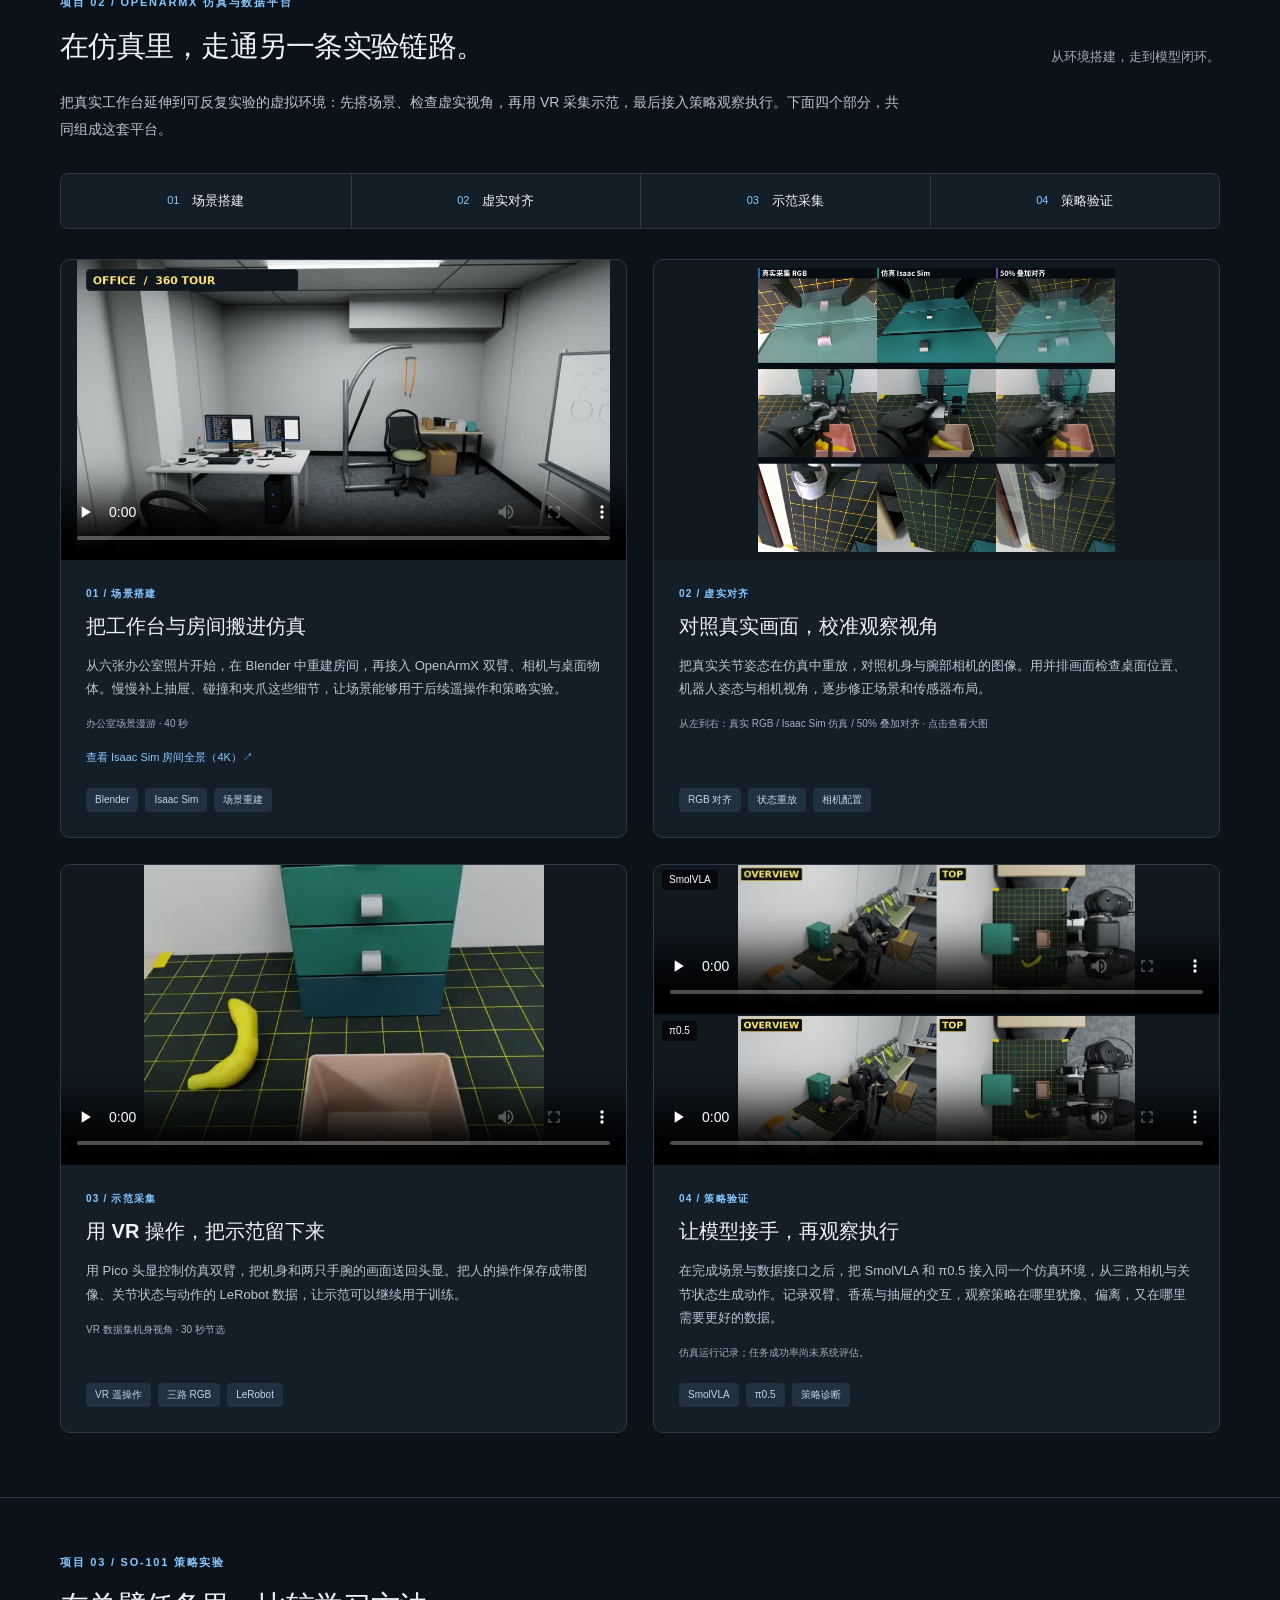
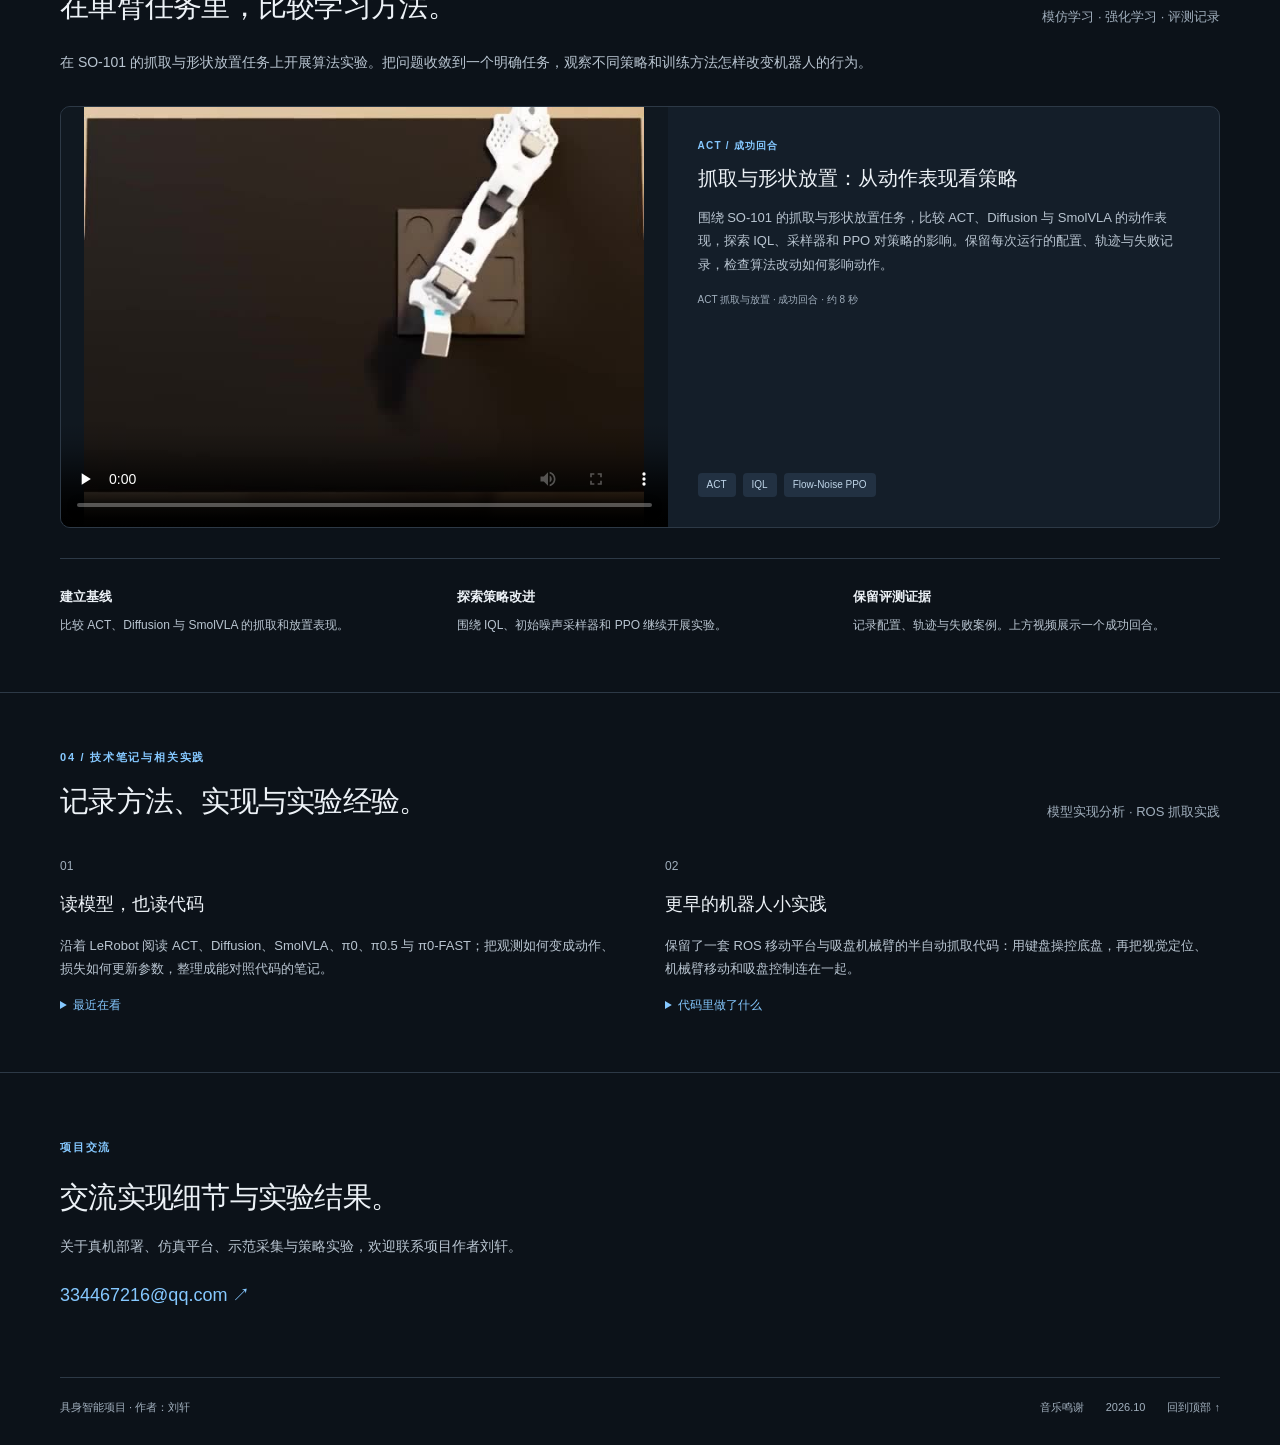
==== commit e7a7148a: "使用 Isaac Sim 实际场景的 4K 全景画面" ====
--- a/index.html
+++ b/index.html
@@ -12,7 +12,7 @@
 <section class="work-section wrap" id="work" aria-labelledby="work-title"><div class="section-heading"><div><p class="eyebrow">项目 02 / OPENARMX 仿真与数据平台</p><h2 id="work-title">在仿真里，走通另一条实验链路。</h2></div><p>从环境搭建，走到模型闭环。</p></div><p class="chapter-intro">把真实工作台延伸到可反复实验的虚拟环境：先搭场景、检查虚实视角，再用 VR 采集示范，最后接入策略观察执行。下面四个部分，共同组成这套平台。</p>
 <ol class="project-route" aria-label="仿真项目的工作流程"><li><a href="#office"><span>01</span>场景搭建</a></li><li><a href="#alignment"><span>02</span>虚实对齐</a></li><li><a href="#vr"><span>03</span>示范采集</a></li><li><a href="#policy"><span>04</span>策略验证</a></li></ol>
 <div class="work-grid"><article class="work-card" id="office">
- <div class="work-media"><video class="" controls playsinline preload="none" poster="assets/posters/office-tour.jpg" aria-label="办公室仿真场景漫游"><source src="assets/media/office-tour.mp4?v=licensed-music-20261023" type="video/mp4">你的浏览器暂不支持视频播放。<a href="assets/media/office-tour.mp4?v=licensed-music-20261023">打开视频</a></video></div><div class="work-copy"><p class="kicker">01 / 场景搭建</p><h3>把工作台与房间搬进仿真</h3><p>从六张办公室照片开始，在 Blender 中重建房间，再接入 OpenArmX 双臂、相机与桌面物体。慢慢补上抽屉、碰撞和夹爪这些细节，让场景能够用于后续遥操作和策略实验。</p><p class="media-caption">办公室场景漫游 · 40 秒</p><a class="project-detail-link" href="assets/images/reconstruction.jpg?v=isaacsim-room-20261023" target="_blank" rel="noopener">查看 Isaac Sim 房间全景 ↗</a><div class="tags"><span>Blender</span><span>Isaac Sim</span><span>场景重建</span></div></div></article><article class="work-card" id="alignment">
+ <div class="work-media"><video class="" controls playsinline preload="none" poster="assets/posters/office-tour.jpg" aria-label="办公室仿真场景漫游"><source src="assets/media/office-tour.mp4?v=licensed-music-20261023" type="video/mp4">你的浏览器暂不支持视频播放。<a href="assets/media/office-tour.mp4?v=licensed-music-20261023">打开视频</a></video></div><div class="work-copy"><p class="kicker">01 / 场景搭建</p><h3>把工作台与房间搬进仿真</h3><p>从六张办公室照片开始，在 Blender 中重建房间，再接入 OpenArmX 双臂、相机与桌面物体。慢慢补上抽屉、碰撞和夹爪这些细节，让场景能够用于后续遥操作和策略实验。</p><p class="media-caption">办公室场景漫游 · 40 秒</p><a class="project-detail-link" href="assets/images/isaacsim-room-wide.jpg?v=live-rtx-20261023" target="_blank" rel="noopener">查看 Isaac Sim 房间全景（4K）↗</a><div class="tags"><span>Blender</span><span>Isaac Sim</span><span>场景重建</span></div></div></article><article class="work-card" id="alignment">
  <div class="work-media"><a href="assets/images/alignment.jpg?v=columns-only-20261023" target="_blank" rel="noopener"><img src="assets/images/alignment.jpg?v=columns-only-20261023" alt="虚实 RGB 对齐图：从左到右为真实采集 RGB、Isaac Sim 仿真和 50% 叠加对齐" loading="lazy" width="1400" height="1116"></a></div><div class="work-copy"><p class="kicker">02 / 虚实对齐</p><h3>对照真实画面，校准观察视角</h3><p>把真实关节姿态在仿真中重放，对照机身与腕部相机的图像。用并排画面检查桌面位置、机器人姿态与相机视角，逐步修正场景和传感器布局。</p><p class="media-caption">从左到右：真实 RGB / Isaac Sim 仿真 / 50% 叠加对齐 · 点击查看大图</p><div class="tags"><span>RGB 对齐</span><span>状态重放</span><span>相机配置</span></div></div></article><article class="work-card" id="vr">
  <div class="work-media"><video class="" controls playsinline preload="none" poster="assets/posters/vr-data.jpg" aria-label="VR 示范数据的机身相机片段"><source src="assets/media/vr-data.mp4?v=licensed-music-20261023" type="video/mp4">你的浏览器暂不支持视频播放。<a href="assets/media/vr-data.mp4?v=licensed-music-20261023">打开视频</a></video></div><div class="work-copy"><p class="kicker">03 / 示范采集</p><h3>用 VR 操作，把示范留下来</h3><p>用 Pico 头显控制仿真双臂，把机身和两只手腕的画面送回头显。把人的操作保存成带图像、关节状态与动作的 LeRobot 数据，让示范可以继续用于训练。</p><p class="media-caption">VR 数据集机身视角 · 30 秒节选</p><div class="tags"><span>VR 遥操作</span><span>三路 RGB</span><span>LeRobot</span></div></div></article><article class="work-card" id="policy">
  <div class="work-media"><div class="stacked-videos"><figure><video class="" controls playsinline preload="none" poster="assets/posters/smolvla.jpg" aria-label="SmolVLA 仿真运行记录"><source src="assets/media/smolvla.mp4?v=licensed-music-20261023" type="video/mp4">你的浏览器暂不支持视频播放。<a href="assets/media/smolvla.mp4?v=licensed-music-20261023">打开视频</a></video><figcaption>SmolVLA</figcaption></figure><figure><video class="" controls playsinline preload="none" poster="assets/posters/pi05.jpg" aria-label="π0.5 仿真运行短片，约 21 秒"><source src="assets/media/pi05.mp4?v=pi05-short-demo-20261023" type="video/mp4">你的浏览器暂不支持视频播放。<a href="assets/media/pi05.mp4?v=pi05-short-demo-20261023">打开视频</a></video><figcaption>π0.5</figcaption></figure></div></div><div class="work-copy"><p class="kicker">04 / 策略验证</p><h3>让模型接手，再观察执行</h3><p>在完成场景与数据接口之后，把 SmolVLA 和 π0.5 接入同一个仿真环境，从三路相机与关节状态生成动作。记录双臂、香蕉与抽屉的交互，观察策略在哪里犹豫、偏离，又在哪里需要更好的数据。</p><p class="media-caption">仿真运行记录；任务成功率尚未系统评估。</p><div class="tags"><span>SmolVLA</span><span>π0.5</span><span>策略诊断</span></div></div></article></div></section>
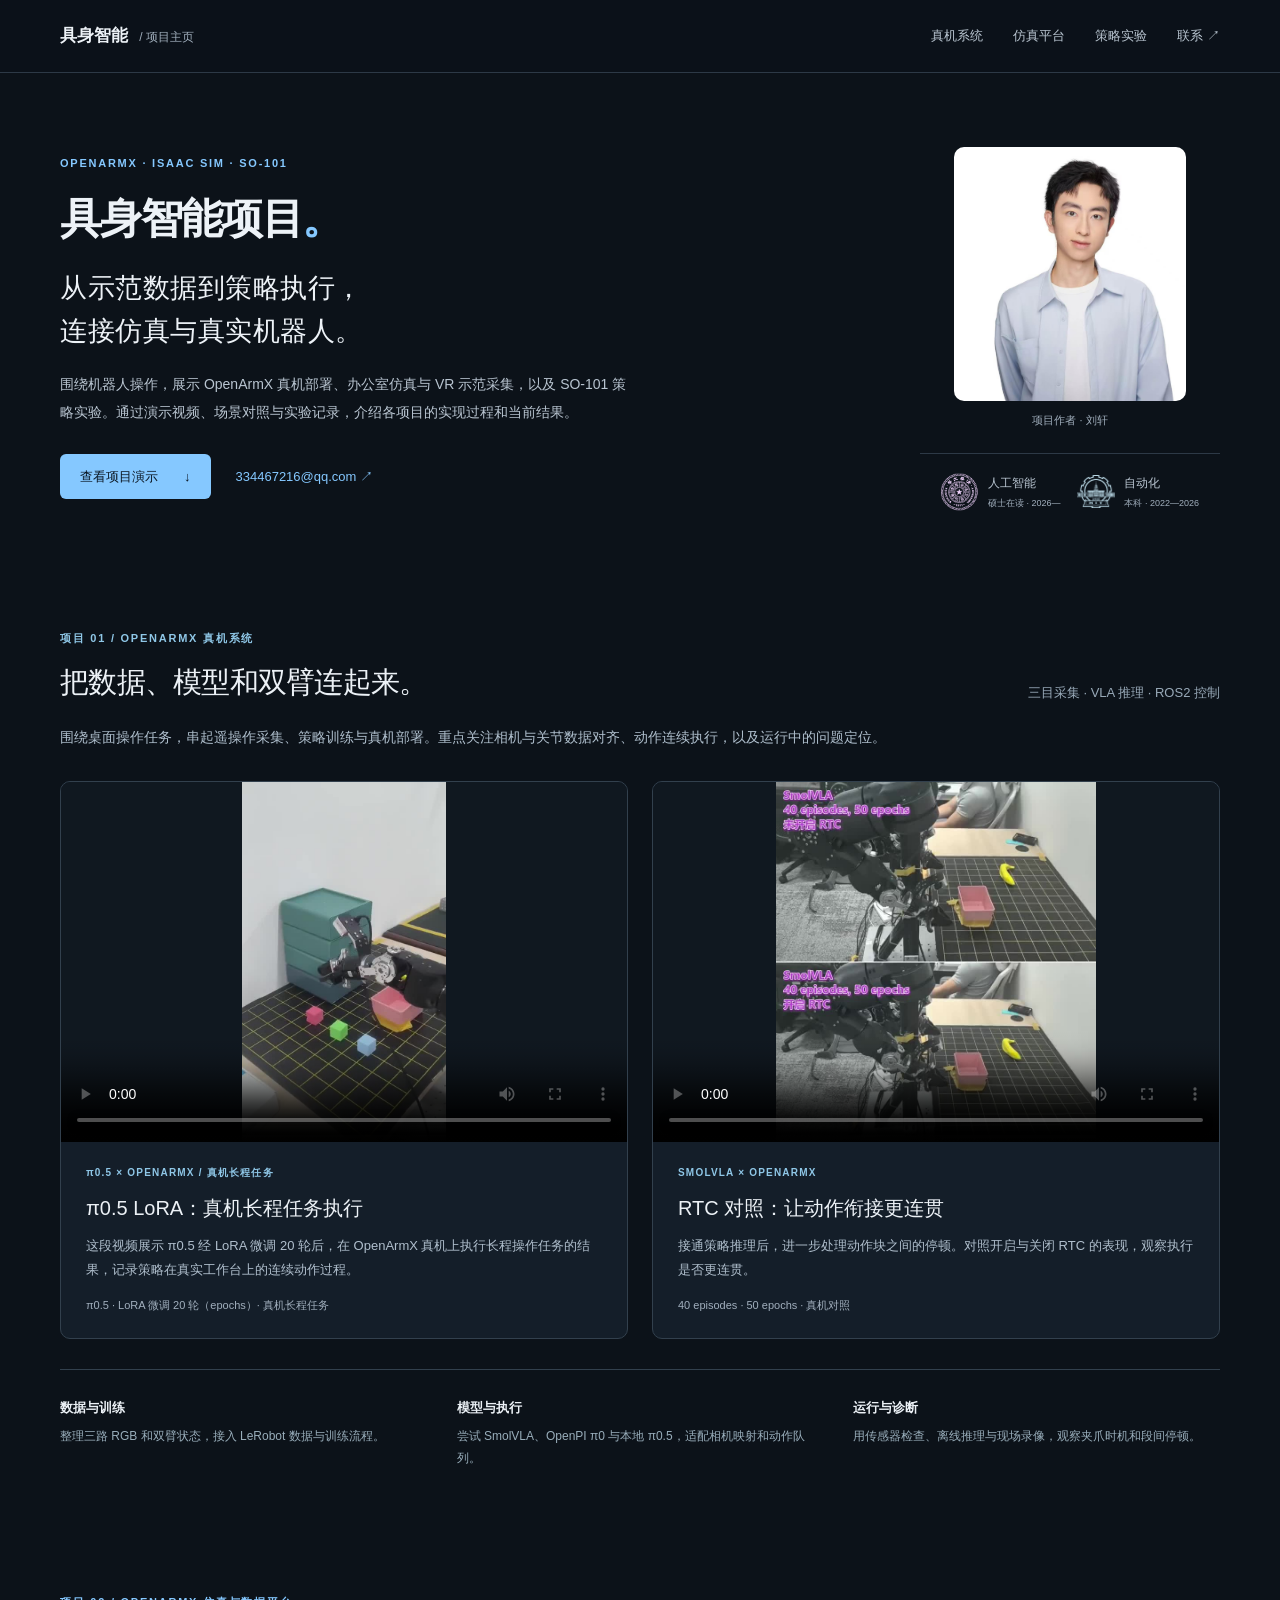
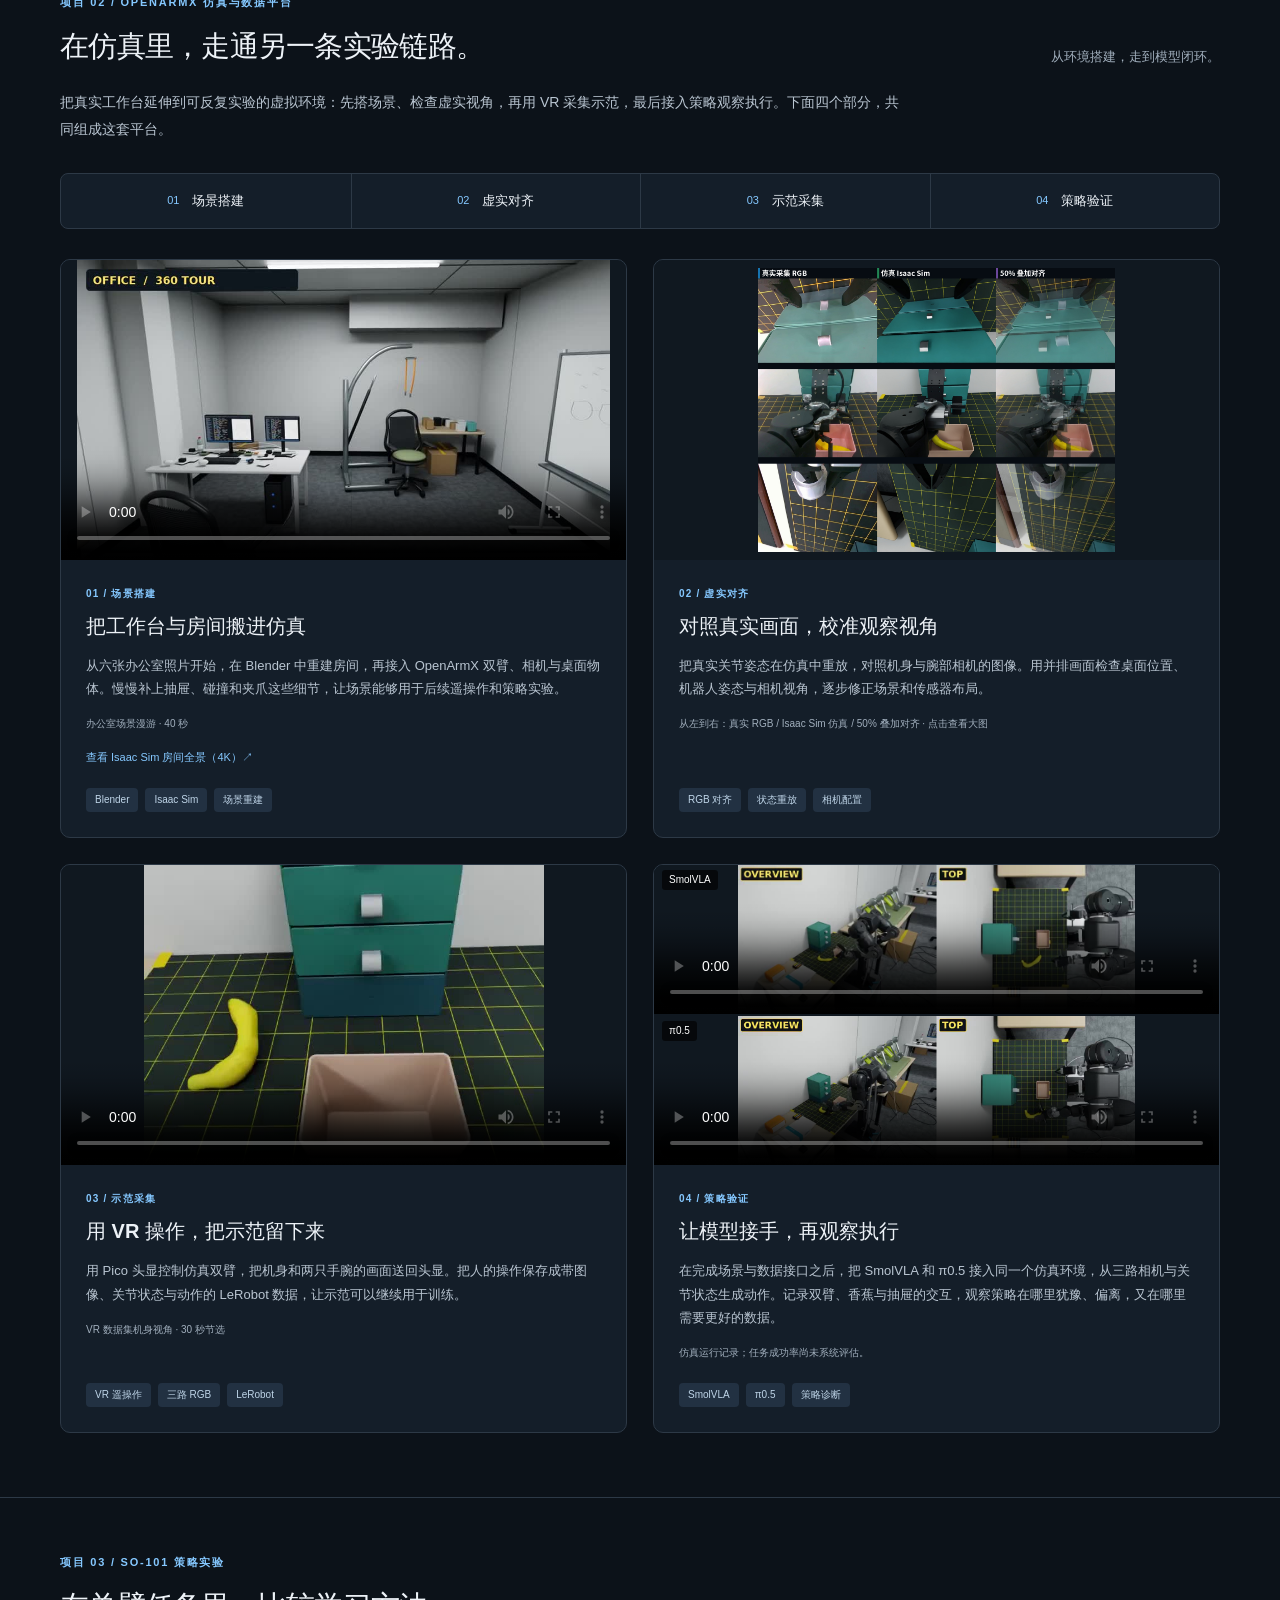
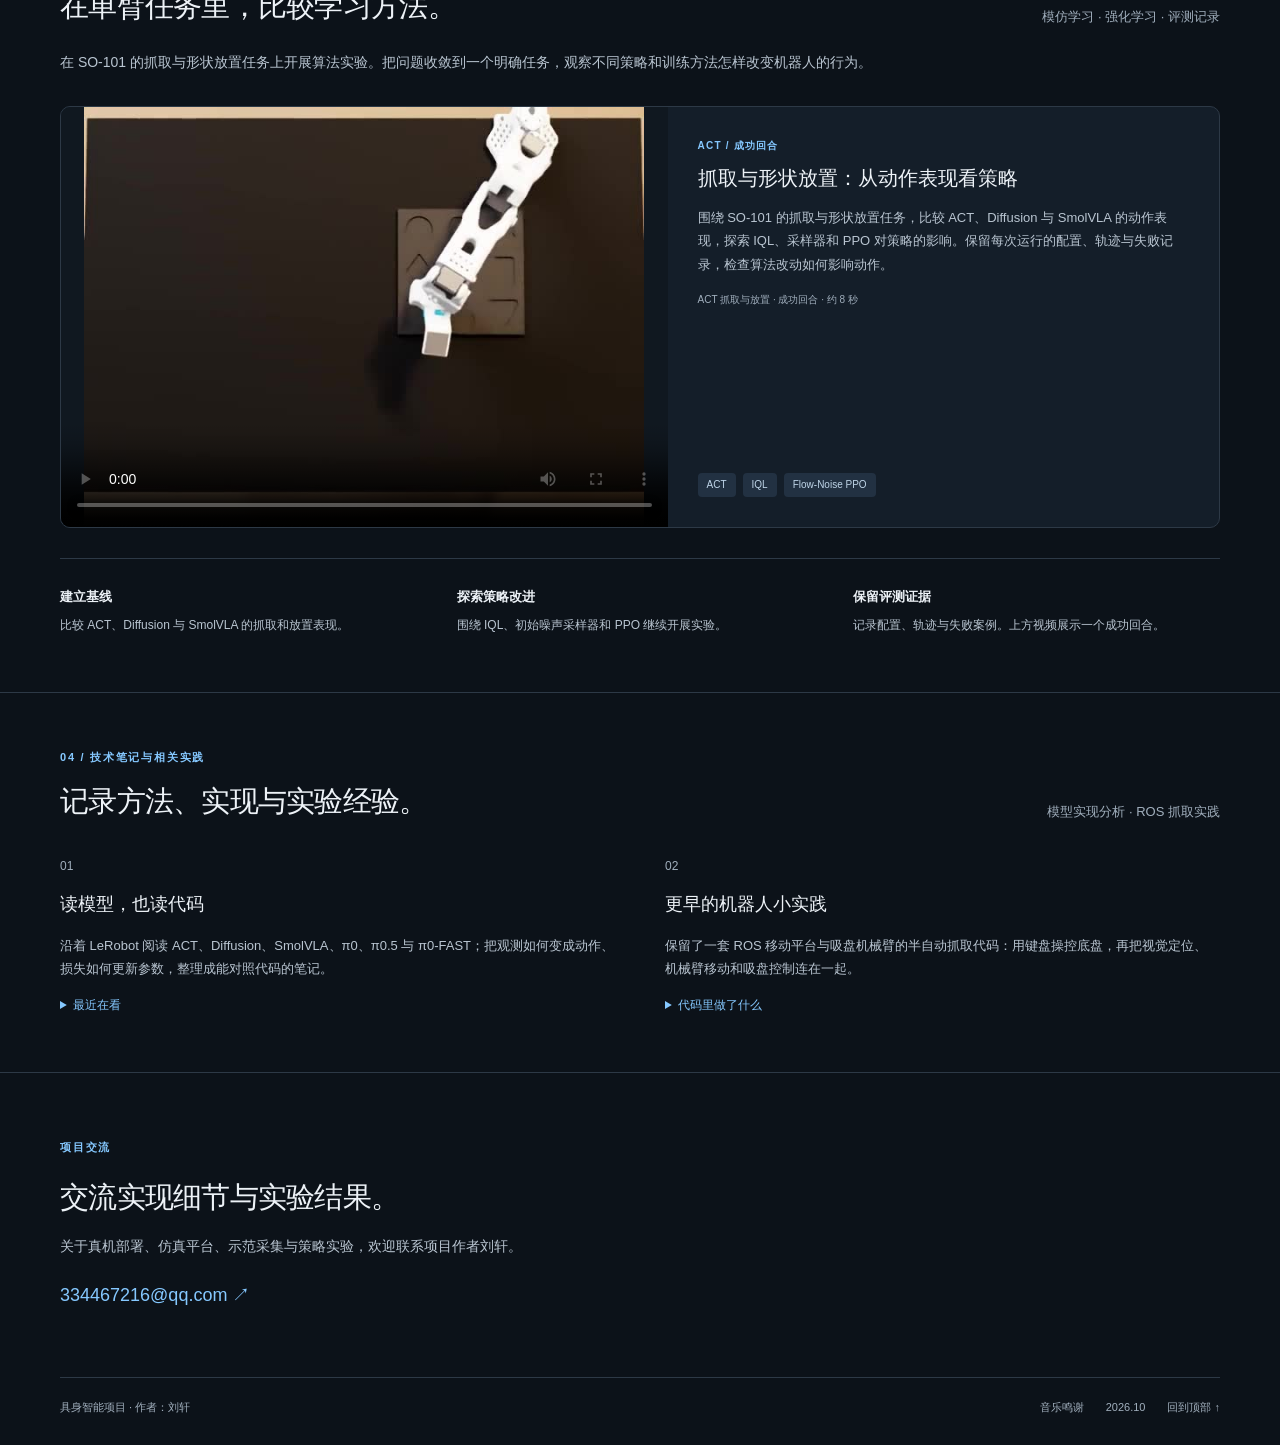
==== commit 6dea9cd1: "优化主页视频流式加载与播放" ====
--- a/index.html
+++ b/index.html
@@ -1,23 +1,23 @@
 <!doctype html>
 <html lang="zh-CN">
-<head><meta charset="utf-8"><meta name="viewport" content="width=device-width, initial-scale=1"><meta name="description" content="具身智能项目主页：展示 OpenArmX 真机系统、Isaac Sim 仿真与 VR 数据采集、SO-101 策略实验及演示结果。"><meta name="theme-color" content="#0c1219"><title>具身智能项目主页 · 刘轩</title><link rel="stylesheet" href="styles.css"><script src="main.js" defer></script></head>
+<head><meta charset="utf-8"><meta name="viewport" content="width=device-width, initial-scale=1"><meta name="description" content="具身智能项目主页：展示 OpenArmX 真机系统、Isaac Sim 仿真与 VR 数据采集、SO-101 策略实验及演示结果。"><meta name="theme-color" content="#0c1219"><title>具身智能项目主页 · 刘轩</title><link rel="stylesheet" href="styles.css"><script src="main.js?v=streaming-20261023" defer></script></head>
 <body><a class="skip-link" href="#main">跳转到正文</a>
 <header class="site-header"><div class="nav-inner"><a class="brand" href="#about">具身智能<span> / 项目主页</span></a><nav aria-label="主导航"><a href="#field">真机系统</a><a href="#work">仿真平台</a><a href="#so101-project">策略实验</a><a href="mailto:334467216@qq.com">联系 ↗</a></nav></div></header>
 <main id="main">
 <section class="intro wrap" id="about" aria-labelledby="name"><div class="intro-copy"><p class="eyebrow">OPENARMX · ISAAC SIM · SO-101</p><h1 id="name">具身智能项目<span>。</span></h1><p class="intro-lead">从示范数据到策略执行，<br>连接仿真与真实机器人。</p><p class="intro-description">围绕机器人操作，展示 OpenArmX 真机部署、办公室仿真与 VR 示范采集，以及 SO-101 策略实验。通过演示视频、场景对照与实验记录，介绍各项目的实现过程和当前结果。</p><div class="intro-links"><a class="button" href="#field">查看项目演示 <span>↓</span></a><a href="mailto:334467216@qq.com">334467216@qq.com ↗</a></div></div><aside class="about-side"><img class="portrait" src="assets/portrait.jpg" alt="刘轩" width="232" height="254"><p class="photo-note">项目作者 · 刘轩</p><div class="schools" aria-label="项目作者的教育背景"><a class="school" href="https://www.tsinghua.edu.cn/" target="_blank" rel="noopener" aria-label="清华大学深圳研究生院，人工智能硕士在读"><img src="assets/schools/tsinghua.png" alt="清华大学校徽" width="48" height="48"><span>人工智能<small>硕士在读 · 2026—</small></span></a><a class="school" href="https://www.hitsz.edu.cn/" target="_blank" rel="noopener" aria-label="哈尔滨工业大学深圳，自动化本科"><img src="assets/schools/hit.png" alt="哈尔滨工业大学校徽" width="48" height="48"><span>自动化<small>本科 · 2022—2026</small></span></a></div></aside></section>
 <section class="field" id="field" aria-labelledby="field-title"><div class="wrap"><div class="section-heading"><div><p class="eyebrow">项目 01 / OPENARMX 真机系统</p><h2 id="field-title">把数据、模型和双臂连起来。</h2></div><p>三目采集 · VLA 推理 · ROS2 控制</p></div>
 <p class="chapter-intro">围绕桌面操作任务，串起遥操作采集、策略训练与真机部署。重点关注相机与关节数据对齐、动作连续执行，以及运行中的问题定位。</p>
-<div class="field-grid"><article class="field-card"><div class="field-video"><video class="" controls playsinline preload="none" poster="assets/posters/real-arm.jpg" aria-label="π0.5 经 LoRA 微调 20 轮后的 OpenArmX 真机长程任务演示"><source src="assets/media/real-arm.mp4?v=licensed-music-20261023" type="video/mp4">你的浏览器暂不支持视频播放。<a href="assets/media/real-arm.mp4?v=licensed-music-20261023">打开视频</a></video></div><div class="field-copy"><p class="kicker">π0.5 × OPENARMX / 真机长程任务</p><h3>π0.5 LoRA：真机长程任务执行</h3><p>这段视频展示 π0.5 经 LoRA 微调 20 轮后，在 OpenArmX 真机上执行长程操作任务的结果，记录策略在真实工作台上的连续动作过程。</p><span class="field-meta">π0.5 · LoRA 微调 20 轮（epochs）· 真机长程任务</span></div></article><article class="field-card"><div class="field-video"><video class="" controls playsinline preload="none" poster="assets/posters/real-rtc.jpg" aria-label="SmolVLA 真机 RTC 开启与关闭对比"><source src="assets/media/real-rtc.mp4?v=licensed-music-20261023" type="video/mp4">你的浏览器暂不支持视频播放。<a href="assets/media/real-rtc.mp4?v=licensed-music-20261023">打开视频</a></video></div><div class="field-copy"><p class="kicker">SMOLVLA × OPENARMX</p><h3>RTC 对照：让动作衔接更连贯</h3><p>接通策略推理后，进一步处理动作块之间的停顿。对照开启与关闭 RTC 的表现，观察执行是否更连贯。</p><span class="field-meta">40 episodes · 50 epochs · 真机对照</span></div></article></div>
+<div class="field-grid"><article class="field-card"><div class="field-video"><video class="" controls playsinline preload="none" data-poster="assets/posters/real-arm.jpg" aria-label="π0.5 经 LoRA 微调 20 轮后的 OpenArmX 真机长程任务演示"><source src="assets/media/real-arm.mp4?v=streaming-20261023" type="video/mp4">你的浏览器暂不支持视频播放。<a href="assets/media/real-arm.mp4?v=streaming-20261023">打开视频</a></video></div><div class="field-copy"><p class="kicker">π0.5 × OPENARMX / 真机长程任务</p><h3>π0.5 LoRA：真机长程任务执行</h3><p>这段视频展示 π0.5 经 LoRA 微调 20 轮后，在 OpenArmX 真机上执行长程操作任务的结果，记录策略在真实工作台上的连续动作过程。</p><span class="field-meta">π0.5 · LoRA 微调 20 轮（epochs）· 真机长程任务</span></div></article><article class="field-card"><div class="field-video"><video class="" controls playsinline preload="none" data-poster="assets/posters/real-rtc.jpg" aria-label="SmolVLA 真机 RTC 开启与关闭对比"><source src="assets/media/real-rtc.mp4?v=streaming-20261023" type="video/mp4">你的浏览器暂不支持视频播放。<a href="assets/media/real-rtc.mp4?v=streaming-20261023">打开视频</a></video></div><div class="field-copy"><p class="kicker">SMOLVLA × OPENARMX</p><h3>RTC 对照：让动作衔接更连贯</h3><p>接通策略推理后，进一步处理动作块之间的停顿。对照开启与关闭 RTC 的表现，观察执行是否更连贯。</p><span class="field-meta">40 episodes · 50 epochs · 真机对照</span></div></article></div>
 <div class="system-notes"><div><span>数据与训练</span><p>整理三路 RGB 和双臂状态，接入 LeRobot 数据与训练流程。</p></div><div><span>模型与执行</span><p>尝试 SmolVLA、OpenPI π0 与本地 π0.5，适配相机映射和动作队列。</p></div><div><span>运行与诊断</span><p>用传感器检查、离线推理与现场录像，观察夹爪时机和段间停顿。</p></div></div></div></section>
 <section class="work-section wrap" id="work" aria-labelledby="work-title"><div class="section-heading"><div><p class="eyebrow">项目 02 / OPENARMX 仿真与数据平台</p><h2 id="work-title">在仿真里，走通另一条实验链路。</h2></div><p>从环境搭建，走到模型闭环。</p></div><p class="chapter-intro">把真实工作台延伸到可反复实验的虚拟环境：先搭场景、检查虚实视角，再用 VR 采集示范，最后接入策略观察执行。下面四个部分，共同组成这套平台。</p>
 <ol class="project-route" aria-label="仿真项目的工作流程"><li><a href="#office"><span>01</span>场景搭建</a></li><li><a href="#alignment"><span>02</span>虚实对齐</a></li><li><a href="#vr"><span>03</span>示范采集</a></li><li><a href="#policy"><span>04</span>策略验证</a></li></ol>
 <div class="work-grid"><article class="work-card" id="office">
- <div class="work-media"><video class="" controls playsinline preload="none" poster="assets/posters/office-tour.jpg" aria-label="办公室仿真场景漫游"><source src="assets/media/office-tour.mp4?v=licensed-music-20261023" type="video/mp4">你的浏览器暂不支持视频播放。<a href="assets/media/office-tour.mp4?v=licensed-music-20261023">打开视频</a></video></div><div class="work-copy"><p class="kicker">01 / 场景搭建</p><h3>把工作台与房间搬进仿真</h3><p>从六张办公室照片开始，在 Blender 中重建房间，再接入 OpenArmX 双臂、相机与桌面物体。慢慢补上抽屉、碰撞和夹爪这些细节，让场景能够用于后续遥操作和策略实验。</p><p class="media-caption">办公室场景漫游 · 40 秒</p><a class="project-detail-link" href="assets/images/isaacsim-room-wide.jpg?v=live-rtx-20261023" target="_blank" rel="noopener">查看 Isaac Sim 房间全景（4K）↗</a><div class="tags"><span>Blender</span><span>Isaac Sim</span><span>场景重建</span></div></div></article><article class="work-card" id="alignment">
+ <div class="work-media"><video class="" controls playsinline preload="none" data-poster="assets/posters/office-tour.jpg" aria-label="办公室仿真场景漫游"><source src="assets/media/office-tour.mp4?v=streaming-20261023" type="video/mp4">你的浏览器暂不支持视频播放。<a href="assets/media/office-tour.mp4?v=streaming-20261023">打开视频</a></video></div><div class="work-copy"><p class="kicker">01 / 场景搭建</p><h3>把工作台与房间搬进仿真</h3><p>从六张办公室照片开始，在 Blender 中重建房间，再接入 OpenArmX 双臂、相机与桌面物体。慢慢补上抽屉、碰撞和夹爪这些细节，让场景能够用于后续遥操作和策略实验。</p><p class="media-caption">办公室场景漫游 · 40 秒</p><a class="project-detail-link" href="assets/images/isaacsim-room-wide.jpg?v=live-rtx-20261023" target="_blank" rel="noopener">查看 Isaac Sim 房间全景（4K）↗</a><div class="tags"><span>Blender</span><span>Isaac Sim</span><span>场景重建</span></div></div></article><article class="work-card" id="alignment">
  <div class="work-media"><a href="assets/images/alignment.jpg?v=columns-only-20261023" target="_blank" rel="noopener"><img src="assets/images/alignment.jpg?v=columns-only-20261023" alt="虚实 RGB 对齐图：从左到右为真实采集 RGB、Isaac Sim 仿真和 50% 叠加对齐" loading="lazy" width="1400" height="1116"></a></div><div class="work-copy"><p class="kicker">02 / 虚实对齐</p><h3>对照真实画面，校准观察视角</h3><p>把真实关节姿态在仿真中重放，对照机身与腕部相机的图像。用并排画面检查桌面位置、机器人姿态与相机视角，逐步修正场景和传感器布局。</p><p class="media-caption">从左到右：真实 RGB / Isaac Sim 仿真 / 50% 叠加对齐 · 点击查看大图</p><div class="tags"><span>RGB 对齐</span><span>状态重放</span><span>相机配置</span></div></div></article><article class="work-card" id="vr">
- <div class="work-media"><video class="" controls playsinline preload="none" poster="assets/posters/vr-data.jpg" aria-label="VR 示范数据的机身相机片段"><source src="assets/media/vr-data.mp4?v=licensed-music-20261023" type="video/mp4">你的浏览器暂不支持视频播放。<a href="assets/media/vr-data.mp4?v=licensed-music-20261023">打开视频</a></video></div><div class="work-copy"><p class="kicker">03 / 示范采集</p><h3>用 VR 操作，把示范留下来</h3><p>用 Pico 头显控制仿真双臂，把机身和两只手腕的画面送回头显。把人的操作保存成带图像、关节状态与动作的 LeRobot 数据，让示范可以继续用于训练。</p><p class="media-caption">VR 数据集机身视角 · 30 秒节选</p><div class="tags"><span>VR 遥操作</span><span>三路 RGB</span><span>LeRobot</span></div></div></article><article class="work-card" id="policy">
- <div class="work-media"><div class="stacked-videos"><figure><video class="" controls playsinline preload="none" poster="assets/posters/smolvla.jpg" aria-label="SmolVLA 仿真运行记录"><source src="assets/media/smolvla.mp4?v=licensed-music-20261023" type="video/mp4">你的浏览器暂不支持视频播放。<a href="assets/media/smolvla.mp4?v=licensed-music-20261023">打开视频</a></video><figcaption>SmolVLA</figcaption></figure><figure><video class="" controls playsinline preload="none" poster="assets/posters/pi05.jpg" aria-label="π0.5 仿真运行短片，约 21 秒"><source src="assets/media/pi05.mp4?v=pi05-short-demo-20261023" type="video/mp4">你的浏览器暂不支持视频播放。<a href="assets/media/pi05.mp4?v=pi05-short-demo-20261023">打开视频</a></video><figcaption>π0.5</figcaption></figure></div></div><div class="work-copy"><p class="kicker">04 / 策略验证</p><h3>让模型接手，再观察执行</h3><p>在完成场景与数据接口之后，把 SmolVLA 和 π0.5 接入同一个仿真环境，从三路相机与关节状态生成动作。记录双臂、香蕉与抽屉的交互，观察策略在哪里犹豫、偏离，又在哪里需要更好的数据。</p><p class="media-caption">仿真运行记录；任务成功率尚未系统评估。</p><div class="tags"><span>SmolVLA</span><span>π0.5</span><span>策略诊断</span></div></div></article></div></section>
+ <div class="work-media"><video class="" controls playsinline preload="none" data-poster="assets/posters/vr-data.jpg" aria-label="VR 示范数据的机身相机片段"><source src="assets/media/vr-data.mp4?v=streaming-20261023" type="video/mp4">你的浏览器暂不支持视频播放。<a href="assets/media/vr-data.mp4?v=streaming-20261023">打开视频</a></video></div><div class="work-copy"><p class="kicker">03 / 示范采集</p><h3>用 VR 操作，把示范留下来</h3><p>用 Pico 头显控制仿真双臂，把机身和两只手腕的画面送回头显。把人的操作保存成带图像、关节状态与动作的 LeRobot 数据，让示范可以继续用于训练。</p><p class="media-caption">VR 数据集机身视角 · 30 秒节选</p><div class="tags"><span>VR 遥操作</span><span>三路 RGB</span><span>LeRobot</span></div></div></article><article class="work-card" id="policy">
+ <div class="work-media"><div class="stacked-videos"><figure><video class="" controls playsinline preload="none" data-poster="assets/posters/smolvla.jpg" aria-label="SmolVLA 仿真运行记录"><source src="assets/media/smolvla.mp4?v=streaming-20261023" type="video/mp4">你的浏览器暂不支持视频播放。<a href="assets/media/smolvla.mp4?v=streaming-20261023">打开视频</a></video><figcaption>SmolVLA</figcaption></figure><figure><video class="" controls playsinline preload="none" data-poster="assets/posters/pi05.jpg" aria-label="π0.5 仿真运行短片，约 21 秒"><source src="assets/media/pi05.mp4?v=streaming-20261023" type="video/mp4">你的浏览器暂不支持视频播放。<a href="assets/media/pi05.mp4?v=streaming-20261023">打开视频</a></video><figcaption>π0.5</figcaption></figure></div></div><div class="work-copy"><p class="kicker">04 / 策略验证</p><h3>让模型接手，再观察执行</h3><p>在完成场景与数据接口之后，把 SmolVLA 和 π0.5 接入同一个仿真环境，从三路相机与关节状态生成动作。记录双臂、香蕉与抽屉的交互，观察策略在哪里犹豫、偏离，又在哪里需要更好的数据。</p><p class="media-caption">仿真运行记录；任务成功率尚未系统评估。</p><div class="tags"><span>SmolVLA</span><span>π0.5</span><span>策略诊断</span></div></div></article></div></section>
 <section class="algorithm-section" id="so101-project" aria-labelledby="algorithm-title"><div class="wrap"><div class="section-heading"><div><p class="eyebrow">项目 03 / SO-101 策略实验</p><h2 id="algorithm-title">在单臂任务里，比较学习方法。</h2></div><p>模仿学习 · 强化学习 · 评测记录</p></div><p class="chapter-intro">在 SO-101 的抓取与形状放置任务上开展算法实验。把问题收敛到一个明确任务，观察不同策略和训练方法怎样改变机器人的行为。</p><article class="work-card" id="so101">
- <div class="work-media"><video class="" controls playsinline preload="none" poster="assets/posters/so101-act-success.jpg" aria-label="SO-101 ACT 抓取与放置成功回合"><source src="assets/media/so101-act-success.mp4?v=licensed-music-20261023" type="video/mp4">你的浏览器暂不支持视频播放。<a href="assets/media/so101-act-success.mp4?v=licensed-music-20261023">打开视频</a></video></div><div class="work-copy"><p class="kicker">ACT / 成功回合</p><h3>抓取与形状放置：从动作表现看策略</h3><p>围绕 SO-101 的抓取与形状放置任务，比较 ACT、Diffusion 与 SmolVLA 的动作表现，探索 IQL、采样器和 PPO 对策略的影响。保留每次运行的配置、轨迹与失败记录，检查算法改动如何影响动作。</p><p class="media-caption">ACT 抓取与放置 · 成功回合 · 约 8 秒</p><div class="tags"><span>ACT</span><span>IQL</span><span>Flow-Noise PPO</span></div></div></article><div class="experiment-directions"><div><span>建立基线</span><p>比较 ACT、Diffusion 与 SmolVLA 的抓取和放置表现。</p></div><div><span>探索策略改进</span><p>围绕 IQL、初始噪声采样器和 PPO 继续开展实验。</p></div><div><span>保留评测证据</span><p>记录配置、轨迹与失败案例。上方视频展示一个成功回合。</p></div></div></div></section>
+ <div class="work-media"><video class="" controls playsinline preload="none" data-poster="assets/posters/so101-act-success.jpg" aria-label="SO-101 ACT 抓取与放置成功回合"><source src="assets/media/so101-act-success.mp4?v=streaming-20261023" type="video/mp4">你的浏览器暂不支持视频播放。<a href="assets/media/so101-act-success.mp4?v=streaming-20261023">打开视频</a></video></div><div class="work-copy"><p class="kicker">ACT / 成功回合</p><h3>抓取与形状放置：从动作表现看策略</h3><p>围绕 SO-101 的抓取与形状放置任务，比较 ACT、Diffusion 与 SmolVLA 的动作表现，探索 IQL、采样器和 PPO 对策略的影响。保留每次运行的配置、轨迹与失败记录，检查算法改动如何影响动作。</p><p class="media-caption">ACT 抓取与放置 · 成功回合 · 约 8 秒</p><div class="tags"><span>ACT</span><span>IQL</span><span>Flow-Noise PPO</span></div></div></article><div class="experiment-directions"><div><span>建立基线</span><p>比较 ACT、Diffusion 与 SmolVLA 的抓取和放置表现。</p></div><div><span>探索策略改进</span><p>围绕 IQL、初始噪声采样器和 PPO 继续开展实验。</p></div><div><span>保留评测证据</span><p>记录配置、轨迹与失败案例。上方视频展示一个成功回合。</p></div></div></div></section>
 <section class="notes-section" id="notes" aria-labelledby="notes-title"><div class="wrap"><div class="section-heading"><div><p class="eyebrow">04 / 技术笔记与相关实践</p><h2 id="notes-title">记录方法、实现与实验经验。</h2></div><p>模型实现分析 · ROS 抓取实践</p></div><div class="notes-grid"><article class="note"><span class="note-index">01</span><h3>读模型，也读代码</h3><p>沿着 LeRobot 阅读 ACT、Diffusion、SmolVLA、π0、π0.5 与 π0-FAST；把观测如何变成动作、损失如何更新参数，整理成能对照代码的笔记。</p><details><summary>最近在看</summary><p>SmolVLA 与 IQL、初始噪声采样器的连接；ReinFlow 与 πRL 的奖励设计；SB3 中动作分布、优势估计与 Actor-Critic 更新的实际调用过程。</p></details></article><article class="note"><span class="note-index">02</span><h3>更早的机器人小实践</h3><p>保留了一套 ROS 移动平台与吸盘机械臂的半自动抓取代码：用键盘操控底盘，再把视觉定位、机械臂移动和吸盘控制连在一起。</p><details><summary>代码里做了什么</summary><p>包括相机图像订阅、图像坐标到机械臂位置的标定映射、抓取与释放指令，以及键盘遥操作。它是继续理解机器人系统的一份小练习。</p></details></article></div></div></section>
 <section class="contact-section wrap"><p class="eyebrow">项目交流</p><h2>交流实现细节与实验结果。</h2><p>关于真机部署、仿真平台、示范采集与策略实验，欢迎联系项目作者刘轩。</p><a href="mailto:334467216@qq.com">334467216@qq.com ↗</a></section>
 </main><footer class="wrap"><span>具身智能项目 · 作者：刘轩</span><div><a href="music-credits.html">音乐鸣谢</a><span>2026.10</span><a href="#about">回到顶部 ↑</a></div></footer></body></html>
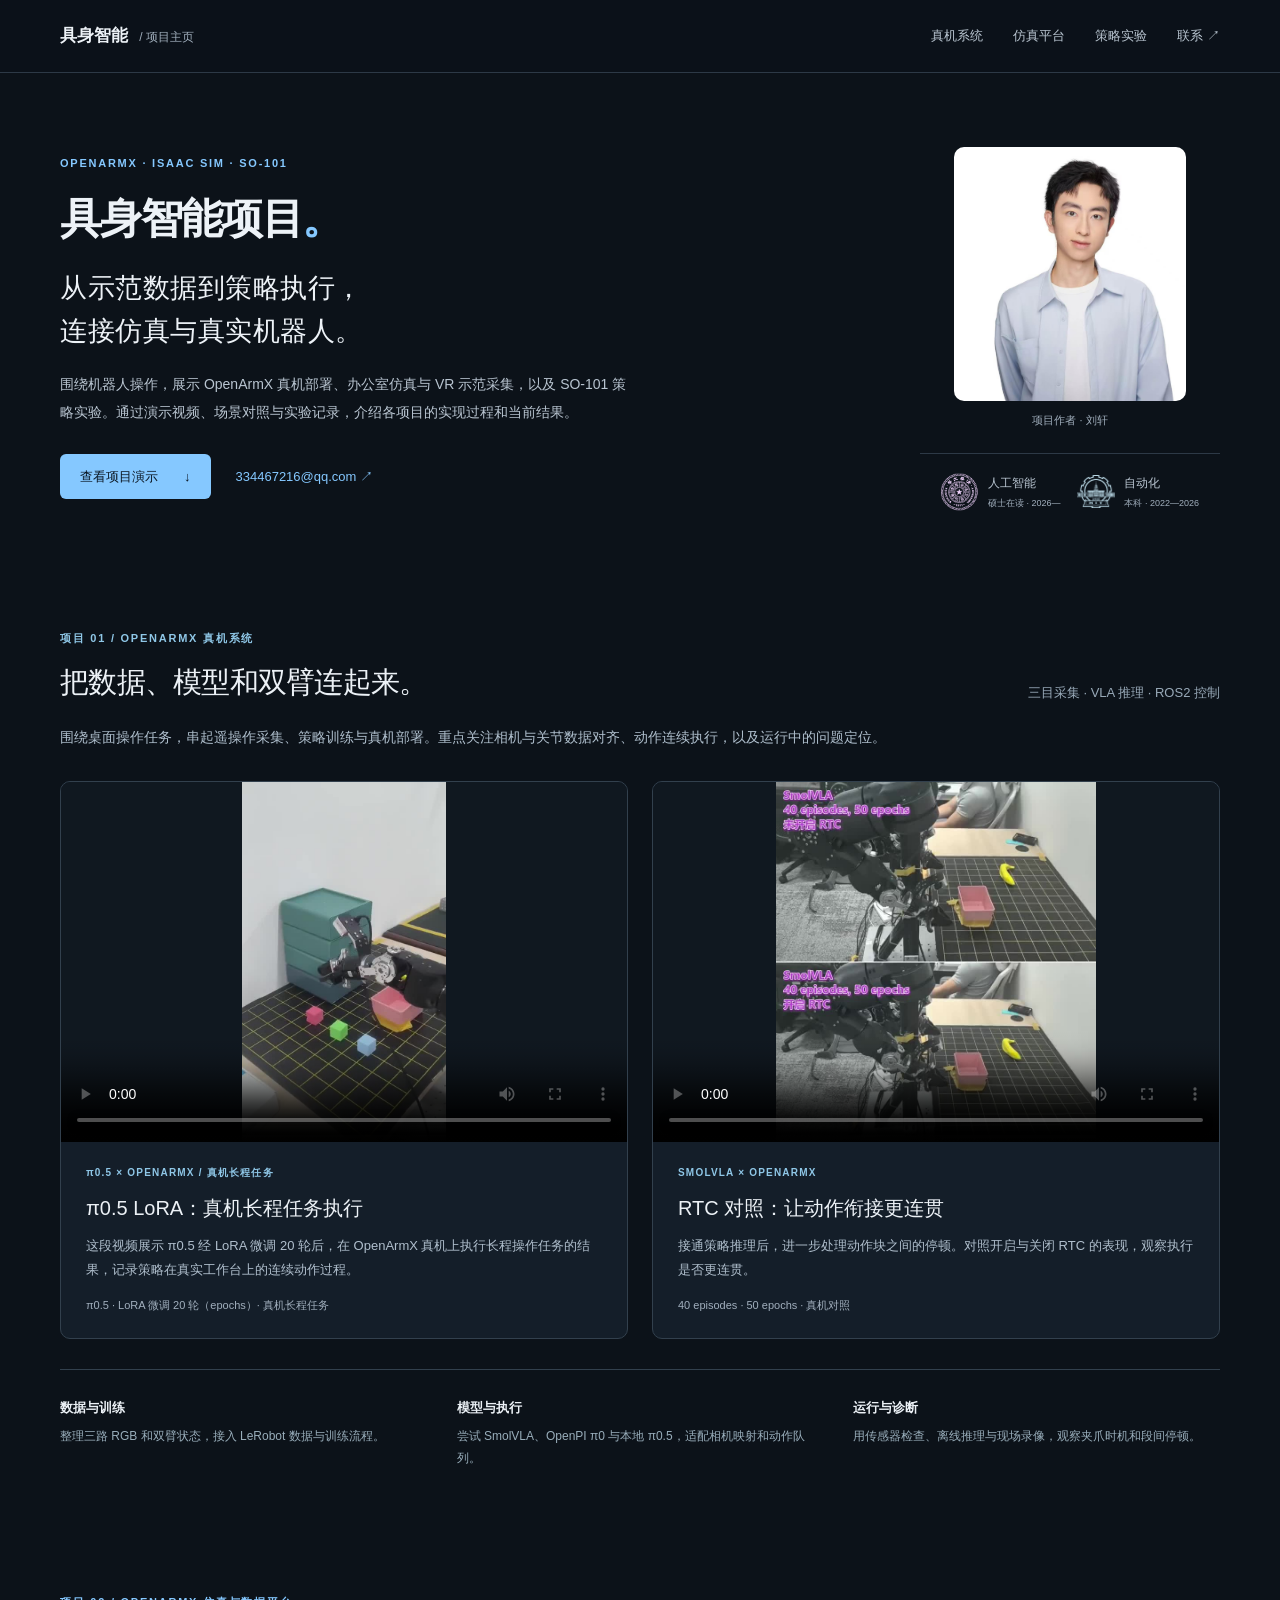
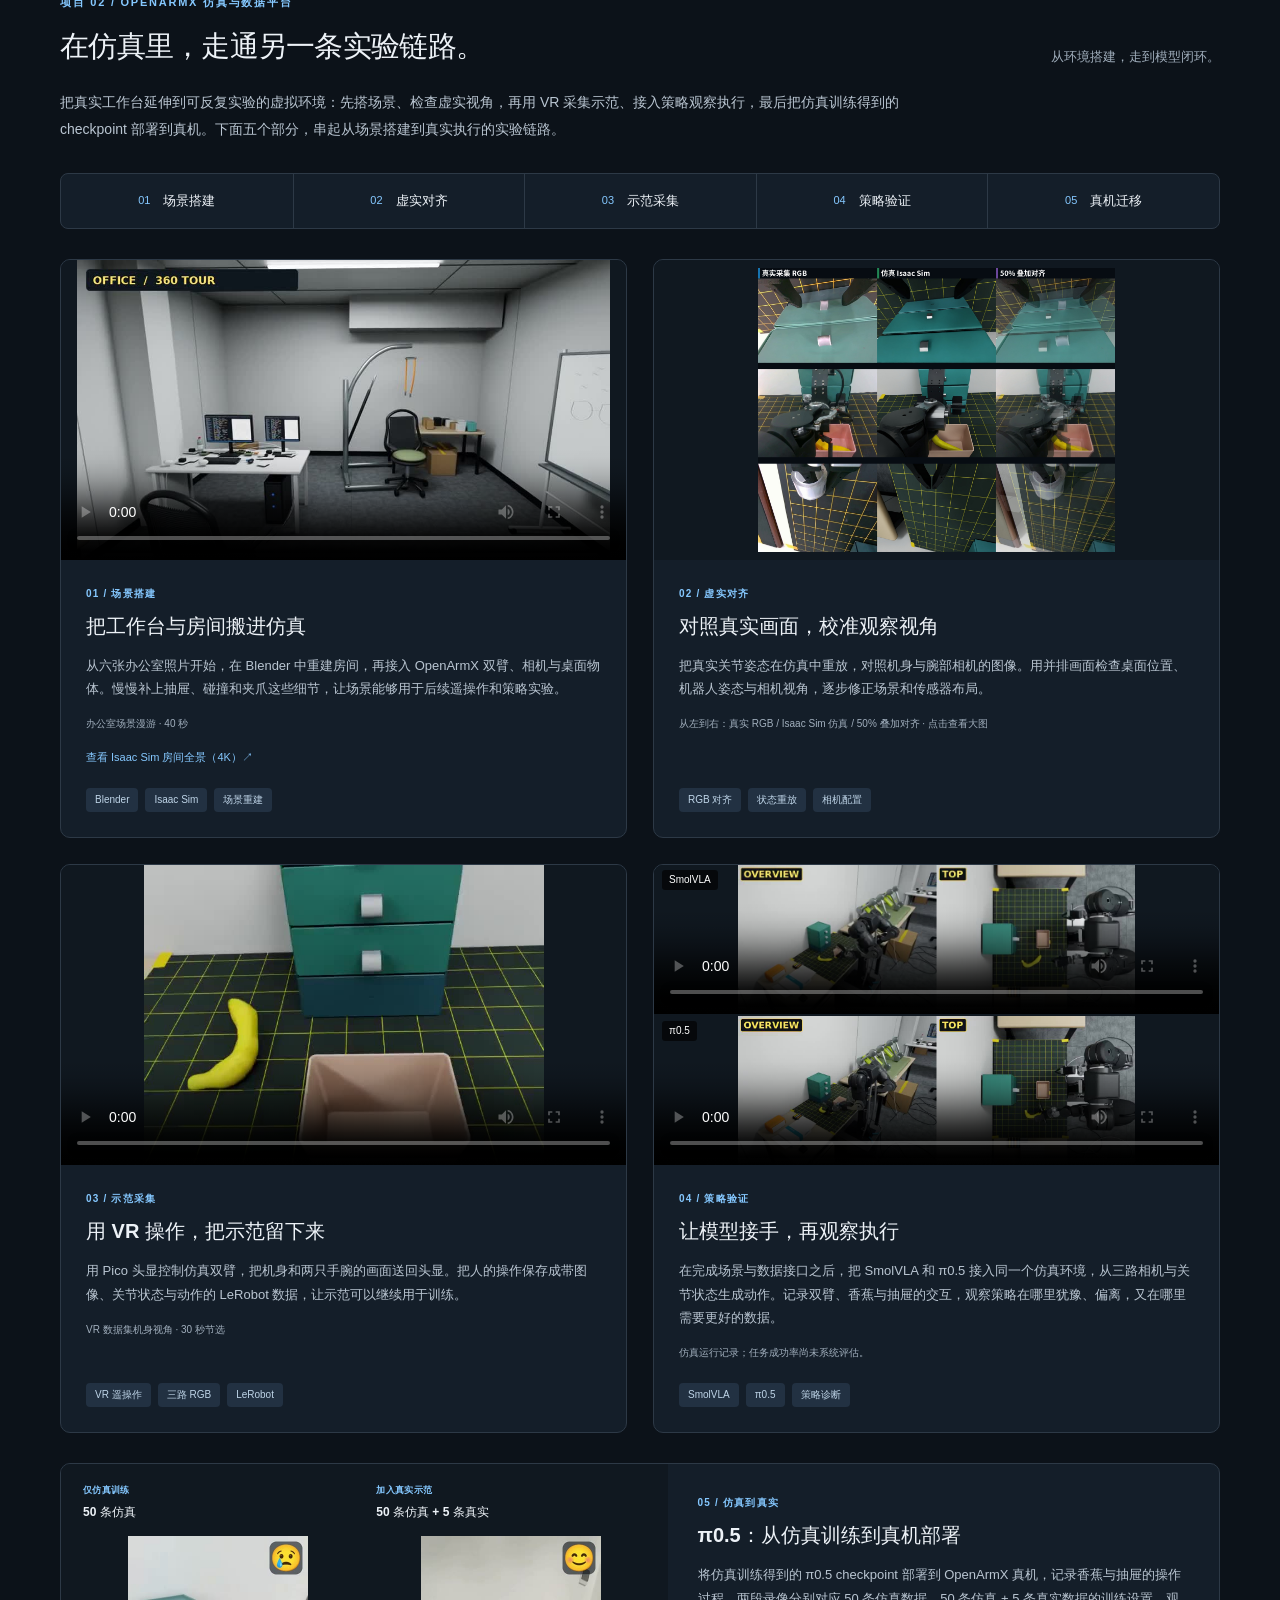
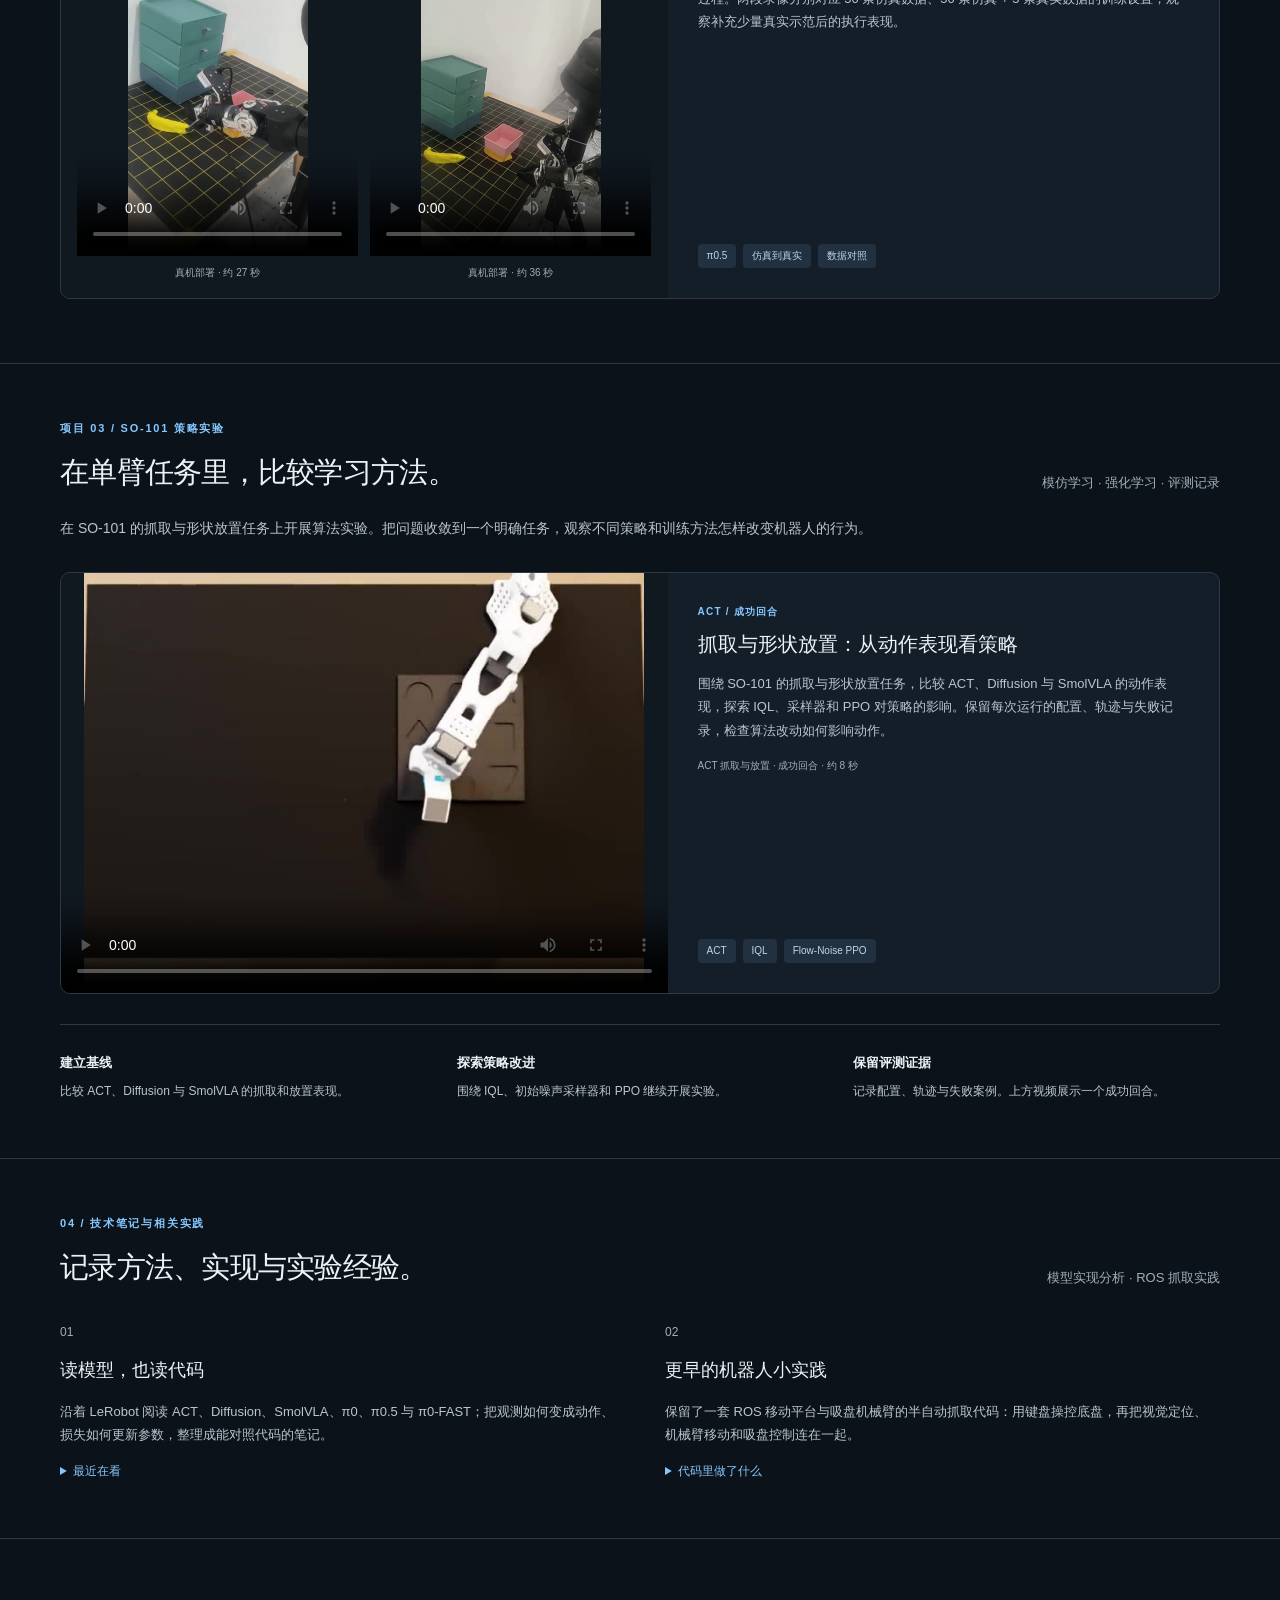
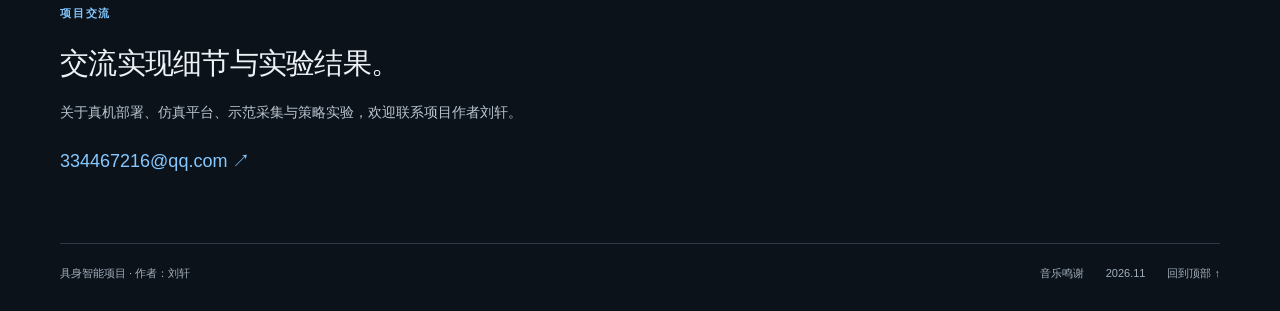
==== commit 300faca8: "新增 π0.5 仿真到真机对比演示" ====
--- a/index.html
+++ b/index.html
@@ -1,6 +1,6 @@
 <!doctype html>
 <html lang="zh-CN">
-<head><meta charset="utf-8"><meta name="viewport" content="width=device-width, initial-scale=1"><meta name="description" content="具身智能项目主页：展示 OpenArmX 真机系统、Isaac Sim 仿真与 VR 数据采集、SO-101 策略实验及演示结果。"><meta name="theme-color" content="#0c1219"><title>具身智能项目主页 · 刘轩</title><link rel="stylesheet" href="styles.css"><script src="main.js?v=streaming-20261023" defer></script></head>
+<head><meta charset="utf-8"><meta name="viewport" content="width=device-width, initial-scale=1"><meta name="description" content="具身智能项目主页：展示 OpenArmX 真机系统、Isaac Sim 仿真与 VR 数据采集、SO-101 策略实验及演示结果。"><meta name="theme-color" content="#0c1219"><title>具身智能项目主页 · 刘轩</title><link rel="stylesheet" href="styles.css?v=sim-to-real-media-copy-20261112"><script src="main.js?v=streaming-20261023" defer></script></head>
 <body><a class="skip-link" href="#main">跳转到正文</a>
 <header class="site-header"><div class="nav-inner"><a class="brand" href="#about">具身智能<span> / 项目主页</span></a><nav aria-label="主导航"><a href="#field">真机系统</a><a href="#work">仿真平台</a><a href="#so101-project">策略实验</a><a href="mailto:334467216@qq.com">联系 ↗</a></nav></div></header>
 <main id="main">
@@ -9,15 +9,30 @@
 <p class="chapter-intro">围绕桌面操作任务，串起遥操作采集、策略训练与真机部署。重点关注相机与关节数据对齐、动作连续执行，以及运行中的问题定位。</p>
 <div class="field-grid"><article class="field-card"><div class="field-video"><video class="" controls playsinline preload="none" data-poster="assets/posters/real-arm.jpg" aria-label="π0.5 经 LoRA 微调 20 轮后的 OpenArmX 真机长程任务演示"><source src="assets/media/real-arm.mp4?v=streaming-20261023" type="video/mp4">你的浏览器暂不支持视频播放。<a href="assets/media/real-arm.mp4?v=streaming-20261023">打开视频</a></video></div><div class="field-copy"><p class="kicker">π0.5 × OPENARMX / 真机长程任务</p><h3>π0.5 LoRA：真机长程任务执行</h3><p>这段视频展示 π0.5 经 LoRA 微调 20 轮后，在 OpenArmX 真机上执行长程操作任务的结果，记录策略在真实工作台上的连续动作过程。</p><span class="field-meta">π0.5 · LoRA 微调 20 轮（epochs）· 真机长程任务</span></div></article><article class="field-card"><div class="field-video"><video class="" controls playsinline preload="none" data-poster="assets/posters/real-rtc.jpg" aria-label="SmolVLA 真机 RTC 开启与关闭对比"><source src="assets/media/real-rtc.mp4?v=streaming-20261023" type="video/mp4">你的浏览器暂不支持视频播放。<a href="assets/media/real-rtc.mp4?v=streaming-20261023">打开视频</a></video></div><div class="field-copy"><p class="kicker">SMOLVLA × OPENARMX</p><h3>RTC 对照：让动作衔接更连贯</h3><p>接通策略推理后，进一步处理动作块之间的停顿。对照开启与关闭 RTC 的表现，观察执行是否更连贯。</p><span class="field-meta">40 episodes · 50 epochs · 真机对照</span></div></article></div>
 <div class="system-notes"><div><span>数据与训练</span><p>整理三路 RGB 和双臂状态，接入 LeRobot 数据与训练流程。</p></div><div><span>模型与执行</span><p>尝试 SmolVLA、OpenPI π0 与本地 π0.5，适配相机映射和动作队列。</p></div><div><span>运行与诊断</span><p>用传感器检查、离线推理与现场录像，观察夹爪时机和段间停顿。</p></div></div></div></section>
-<section class="work-section wrap" id="work" aria-labelledby="work-title"><div class="section-heading"><div><p class="eyebrow">项目 02 / OPENARMX 仿真与数据平台</p><h2 id="work-title">在仿真里，走通另一条实验链路。</h2></div><p>从环境搭建，走到模型闭环。</p></div><p class="chapter-intro">把真实工作台延伸到可反复实验的虚拟环境：先搭场景、检查虚实视角，再用 VR 采集示范，最后接入策略观察执行。下面四个部分，共同组成这套平台。</p>
-<ol class="project-route" aria-label="仿真项目的工作流程"><li><a href="#office"><span>01</span>场景搭建</a></li><li><a href="#alignment"><span>02</span>虚实对齐</a></li><li><a href="#vr"><span>03</span>示范采集</a></li><li><a href="#policy"><span>04</span>策略验证</a></li></ol>
+<section class="work-section wrap" id="work" aria-labelledby="work-title"><div class="section-heading"><div><p class="eyebrow">项目 02 / OPENARMX 仿真与数据平台</p><h2 id="work-title">在仿真里，走通另一条实验链路。</h2></div><p>从环境搭建，走到模型闭环。</p></div><p class="chapter-intro">把真实工作台延伸到可反复实验的虚拟环境：先搭场景、检查虚实视角，再用 VR 采集示范、接入策略观察执行，最后把仿真训练得到的 checkpoint 部署到真机。下面五个部分，串起从场景搭建到真实执行的实验链路。</p>
+<ol class="project-route" aria-label="仿真项目的工作流程"><li><a href="#office"><span>01</span>场景搭建</a></li><li><a href="#alignment"><span>02</span>虚实对齐</a></li><li><a href="#vr"><span>03</span>示范采集</a></li><li><a href="#policy"><span>04</span>策略验证</a></li><li><a href="#sim-to-real"><span>05</span>真机迁移</a></li></ol>
 <div class="work-grid"><article class="work-card" id="office">
  <div class="work-media"><video class="" controls playsinline preload="none" data-poster="assets/posters/office-tour.jpg" aria-label="办公室仿真场景漫游"><source src="assets/media/office-tour.mp4?v=streaming-20261023" type="video/mp4">你的浏览器暂不支持视频播放。<a href="assets/media/office-tour.mp4?v=streaming-20261023">打开视频</a></video></div><div class="work-copy"><p class="kicker">01 / 场景搭建</p><h3>把工作台与房间搬进仿真</h3><p>从六张办公室照片开始，在 Blender 中重建房间，再接入 OpenArmX 双臂、相机与桌面物体。慢慢补上抽屉、碰撞和夹爪这些细节，让场景能够用于后续遥操作和策略实验。</p><p class="media-caption">办公室场景漫游 · 40 秒</p><a class="project-detail-link" href="assets/images/isaacsim-room-wide.jpg?v=live-rtx-20261023" target="_blank" rel="noopener">查看 Isaac Sim 房间全景（4K）↗</a><div class="tags"><span>Blender</span><span>Isaac Sim</span><span>场景重建</span></div></div></article><article class="work-card" id="alignment">
  <div class="work-media"><a href="assets/images/alignment.jpg?v=columns-only-20261023" target="_blank" rel="noopener"><img src="assets/images/alignment.jpg?v=columns-only-20261023" alt="虚实 RGB 对齐图：从左到右为真实采集 RGB、Isaac Sim 仿真和 50% 叠加对齐" loading="lazy" width="1400" height="1116"></a></div><div class="work-copy"><p class="kicker">02 / 虚实对齐</p><h3>对照真实画面，校准观察视角</h3><p>把真实关节姿态在仿真中重放，对照机身与腕部相机的图像。用并排画面检查桌面位置、机器人姿态与相机视角，逐步修正场景和传感器布局。</p><p class="media-caption">从左到右：真实 RGB / Isaac Sim 仿真 / 50% 叠加对齐 · 点击查看大图</p><div class="tags"><span>RGB 对齐</span><span>状态重放</span><span>相机配置</span></div></div></article><article class="work-card" id="vr">
  <div class="work-media"><video class="" controls playsinline preload="none" data-poster="assets/posters/vr-data.jpg" aria-label="VR 示范数据的机身相机片段"><source src="assets/media/vr-data.mp4?v=streaming-20261023" type="video/mp4">你的浏览器暂不支持视频播放。<a href="assets/media/vr-data.mp4?v=streaming-20261023">打开视频</a></video></div><div class="work-copy"><p class="kicker">03 / 示范采集</p><h3>用 VR 操作，把示范留下来</h3><p>用 Pico 头显控制仿真双臂，把机身和两只手腕的画面送回头显。把人的操作保存成带图像、关节状态与动作的 LeRobot 数据，让示范可以继续用于训练。</p><p class="media-caption">VR 数据集机身视角 · 30 秒节选</p><div class="tags"><span>VR 遥操作</span><span>三路 RGB</span><span>LeRobot</span></div></div></article><article class="work-card" id="policy">
- <div class="work-media"><div class="stacked-videos"><figure><video class="" controls playsinline preload="none" data-poster="assets/posters/smolvla.jpg" aria-label="SmolVLA 仿真运行记录"><source src="assets/media/smolvla.mp4?v=streaming-20261023" type="video/mp4">你的浏览器暂不支持视频播放。<a href="assets/media/smolvla.mp4?v=streaming-20261023">打开视频</a></video><figcaption>SmolVLA</figcaption></figure><figure><video class="" controls playsinline preload="none" data-poster="assets/posters/pi05.jpg" aria-label="π0.5 仿真运行短片，约 21 秒"><source src="assets/media/pi05.mp4?v=streaming-20261023" type="video/mp4">你的浏览器暂不支持视频播放。<a href="assets/media/pi05.mp4?v=streaming-20261023">打开视频</a></video><figcaption>π0.5</figcaption></figure></div></div><div class="work-copy"><p class="kicker">04 / 策略验证</p><h3>让模型接手，再观察执行</h3><p>在完成场景与数据接口之后，把 SmolVLA 和 π0.5 接入同一个仿真环境，从三路相机与关节状态生成动作。记录双臂、香蕉与抽屉的交互，观察策略在哪里犹豫、偏离，又在哪里需要更好的数据。</p><p class="media-caption">仿真运行记录；任务成功率尚未系统评估。</p><div class="tags"><span>SmolVLA</span><span>π0.5</span><span>策略诊断</span></div></div></article></div></section>
+ <div class="work-media"><div class="stacked-videos"><figure><video class="" controls playsinline preload="none" data-poster="assets/posters/smolvla.jpg" aria-label="SmolVLA 仿真运行记录"><source src="assets/media/smolvla.mp4?v=streaming-20261023" type="video/mp4">你的浏览器暂不支持视频播放。<a href="assets/media/smolvla.mp4?v=streaming-20261023">打开视频</a></video><figcaption>SmolVLA</figcaption></figure><figure><video class="" controls playsinline preload="none" data-poster="assets/posters/pi05.jpg" aria-label="π0.5 仿真运行短片，约 21 秒"><source src="assets/media/pi05.mp4?v=streaming-20261023" type="video/mp4">你的浏览器暂不支持视频播放。<a href="assets/media/pi05.mp4?v=streaming-20261023">打开视频</a></video><figcaption>π0.5</figcaption></figure></div></div><div class="work-copy"><p class="kicker">04 / 策略验证</p><h3>让模型接手，再观察执行</h3><p>在完成场景与数据接口之后，把 SmolVLA 和 π0.5 接入同一个仿真环境，从三路相机与关节状态生成动作。记录双臂、香蕉与抽屉的交互，观察策略在哪里犹豫、偏离，又在哪里需要更好的数据。</p><p class="media-caption">仿真运行记录；任务成功率尚未系统评估。</p><div class="tags"><span>SmolVLA</span><span>π0.5</span><span>策略诊断</span></div></div></article></div>
+<article class="work-card sim-real-comparison" id="sim-to-real" aria-labelledby="sim-to-real-title">
+ <div class="comparison-grid">
+  <figure class="comparison-run">
+   <figcaption class="comparison-label"><p class="kicker">仅仿真训练</p><h4>50 条仿真</h4></figcaption>
+   <div class="comparison-media"><video controls playsinline preload="none" data-poster="assets/posters/pi05-real-sim50.jpg?v=emotions-20261112" aria-label="π0.5 仅使用 50 条仿真示范训练后的 OpenArmX 真机部署，约 27 秒"><source src="assets/media/pi05-real-sim50.mp4?v=emotions-20261112" type="video/mp4">你的浏览器暂不支持视频播放。<a href="assets/media/pi05-real-sim50.mp4?v=emotions-20261112">打开视频</a></video></div>
+   <p class="comparison-caption">真机部署 · 约 27 秒</p>
+  </figure>
+  <figure class="comparison-run">
+   <figcaption class="comparison-label"><p class="kicker">加入真实示范</p><h4>50 条仿真 + 5 条真实</h4></figcaption>
+   <div class="comparison-media"><video controls playsinline preload="none" data-poster="assets/posters/pi05-real-sim50-real5.jpg?v=emotions-20261112" aria-label="π0.5 使用 50 条仿真示范与 5 条真实示范训练后的 OpenArmX 真机部署，约 36 秒"><source src="assets/media/pi05-real-sim50-real5.mp4?v=emotions-20261112" type="video/mp4">你的浏览器暂不支持视频播放。<a href="assets/media/pi05-real-sim50-real5.mp4?v=emotions-20261112">打开视频</a></video></div>
+   <p class="comparison-caption">真机部署 · 约 36 秒</p>
+  </figure>
+ </div>
+ <div class="work-copy comparison-copy"><p class="kicker">05 / 仿真到真实</p><h3 id="sim-to-real-title">π0.5：从仿真训练到真机部署</h3><p>将仿真训练得到的 π0.5 checkpoint 部署到 OpenArmX 真机，记录香蕉与抽屉的操作过程。两段录像分别对应 50 条仿真数据、50 条仿真 + 5 条真实数据的训练设置，观察补充少量真实示范后的执行表现。</p><div class="tags"><span>π0.5</span><span>仿真到真实</span><span>数据对照</span></div></div>
+</article></section>
 <section class="algorithm-section" id="so101-project" aria-labelledby="algorithm-title"><div class="wrap"><div class="section-heading"><div><p class="eyebrow">项目 03 / SO-101 策略实验</p><h2 id="algorithm-title">在单臂任务里，比较学习方法。</h2></div><p>模仿学习 · 强化学习 · 评测记录</p></div><p class="chapter-intro">在 SO-101 的抓取与形状放置任务上开展算法实验。把问题收敛到一个明确任务，观察不同策略和训练方法怎样改变机器人的行为。</p><article class="work-card" id="so101">
  <div class="work-media"><video class="" controls playsinline preload="none" data-poster="assets/posters/so101-act-success.jpg" aria-label="SO-101 ACT 抓取与放置成功回合"><source src="assets/media/so101-act-success.mp4?v=streaming-20261023" type="video/mp4">你的浏览器暂不支持视频播放。<a href="assets/media/so101-act-success.mp4?v=streaming-20261023">打开视频</a></video></div><div class="work-copy"><p class="kicker">ACT / 成功回合</p><h3>抓取与形状放置：从动作表现看策略</h3><p>围绕 SO-101 的抓取与形状放置任务，比较 ACT、Diffusion 与 SmolVLA 的动作表现，探索 IQL、采样器和 PPO 对策略的影响。保留每次运行的配置、轨迹与失败记录，检查算法改动如何影响动作。</p><p class="media-caption">ACT 抓取与放置 · 成功回合 · 约 8 秒</p><div class="tags"><span>ACT</span><span>IQL</span><span>Flow-Noise PPO</span></div></div></article><div class="experiment-directions"><div><span>建立基线</span><p>比较 ACT、Diffusion 与 SmolVLA 的抓取和放置表现。</p></div><div><span>探索策略改进</span><p>围绕 IQL、初始噪声采样器和 PPO 继续开展实验。</p></div><div><span>保留评测证据</span><p>记录配置、轨迹与失败案例。上方视频展示一个成功回合。</p></div></div></div></section>
 <section class="notes-section" id="notes" aria-labelledby="notes-title"><div class="wrap"><div class="section-heading"><div><p class="eyebrow">04 / 技术笔记与相关实践</p><h2 id="notes-title">记录方法、实现与实验经验。</h2></div><p>模型实现分析 · ROS 抓取实践</p></div><div class="notes-grid"><article class="note"><span class="note-index">01</span><h3>读模型，也读代码</h3><p>沿着 LeRobot 阅读 ACT、Diffusion、SmolVLA、π0、π0.5 与 π0-FAST；把观测如何变成动作、损失如何更新参数，整理成能对照代码的笔记。</p><details><summary>最近在看</summary><p>SmolVLA 与 IQL、初始噪声采样器的连接；ReinFlow 与 πRL 的奖励设计；SB3 中动作分布、优势估计与 Actor-Critic 更新的实际调用过程。</p></details></article><article class="note"><span class="note-index">02</span><h3>更早的机器人小实践</h3><p>保留了一套 ROS 移动平台与吸盘机械臂的半自动抓取代码：用键盘操控底盘，再把视觉定位、机械臂移动和吸盘控制连在一起。</p><details><summary>代码里做了什么</summary><p>包括相机图像订阅、图像坐标到机械臂位置的标定映射、抓取与释放指令，以及键盘遥操作。它是继续理解机器人系统的一份小练习。</p></details></article></div></div></section>
 <section class="contact-section wrap"><p class="eyebrow">项目交流</p><h2>交流实现细节与实验结果。</h2><p>关于真机部署、仿真平台、示范采集与策略实验，欢迎联系项目作者刘轩。</p><a href="mailto:334467216@qq.com">334467216@qq.com ↗</a></section>
-</main><footer class="wrap"><span>具身智能项目 · 作者：刘轩</span><div><a href="music-credits.html">音乐鸣谢</a><span>2026.10</span><a href="#about">回到顶部 ↑</a></div></footer></body></html>
+</main><footer class="wrap"><span>具身智能项目 · 作者：刘轩</span><div><a href="music-credits.html">音乐鸣谢</a><span>2026.11</span><a href="#about">回到顶部 ↑</a></div></footer></body></html>
--- a/styles.css
+++ b/styles.css
@@ -17,3 +17,25 @@
 /* Separate music credits keep project cards focused on the demos. */
 footer div{flex-wrap:wrap;row-gap:10px}
 .credits-page{max-width:850px;padding-block:55px}.credits-intro{margin:20px 0 32px;color:var(--text)}.credits-list{list-style:none;padding:0;margin:0}.credits-list li{padding:24px 0;border-top:1px solid var(--line)}.credits-list h2{font-size:22px;margin-bottom:8px}.credits-list p{color:var(--text);overflow-wrap:anywhere}.credits-list .kicker{color:var(--blue)}.credits-list .credit-note{font-size:12px;color:var(--muted);margin-top:8px}
+
+/* Pair the portrait videos on the left with one shared description. */
+.project-route{grid-template-columns:repeat(5,minmax(0,1fr))}
+.sim-real-comparison{margin-top:30px;display:grid;grid-template-columns:minmax(0,1.1fr) minmax(0,1fr)}
+.comparison-grid{display:grid;grid-template-columns:repeat(2,minmax(0,1fr));gap:12px;padding:16px;background:#101820}
+.comparison-run{min-width:0;overflow:hidden}
+.comparison-label{min-height:56px;padding:2px 6px 10px}
+.comparison-label .kicker{font-size:9px;letter-spacing:.04em;margin-bottom:4px}
+.comparison-label h4{font-size:12px;font-weight:550;line-height:1.6;margin:0}
+.comparison-media video{height:320px;object-fit:contain}
+.comparison-caption{padding:8px 0 0;color:var(--muted);font-size:10px;text-align:center}
+.sim-real-comparison .comparison-copy{padding:30px}
+@media(max-width:680px){
+ .project-route{grid-template-columns:1fr 1fr}
+ .project-route li:last-child{grid-column:1/-1;border-left:0}
+ .sim-real-comparison{grid-template-columns:1fr}
+ .comparison-grid{gap:10px;padding:16px 12px}
+ .comparison-label{min-height:68px;padding-inline:4px}
+ .comparison-media video{height:clamp(200px,68vw,340px)}
+ .sim-real-comparison .comparison-copy{padding:20px}
+ .comparison-copy .tags{margin-top:18px}
+}
